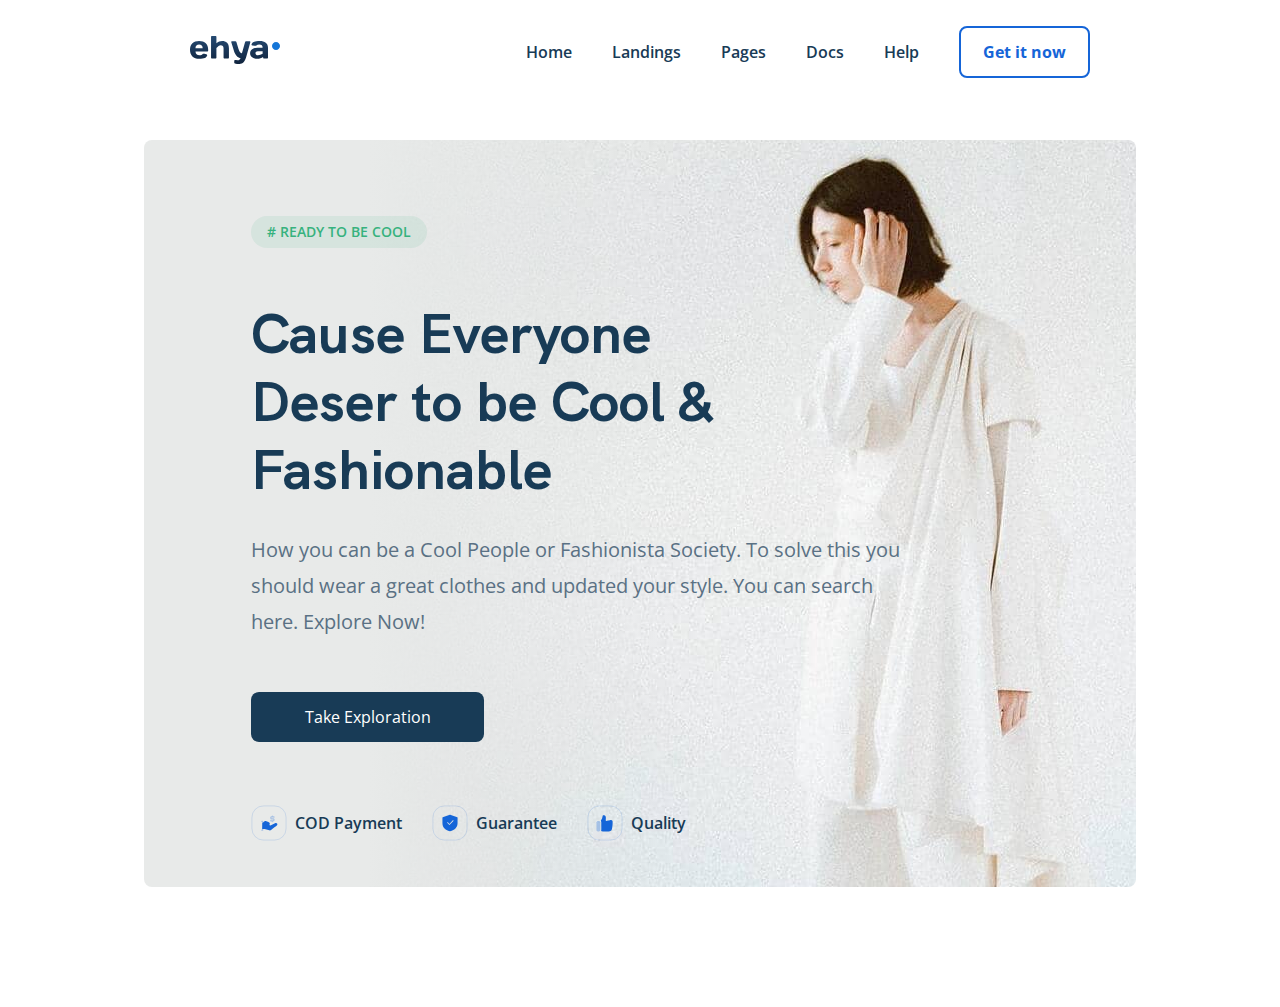
==== index.html @ 84059140 "create: block nav and header" ====
<!DOCTYPE html>
<html lang="en">
  <head>
    <meta charset="UTF-8" />
    <title>ehya-new fashion</title>
    <meta name="viewport" content="width=device-width, initial-scale=1.0" />
    <link rel="shortcut icon" href="/favicon.ico" type="image/x-icon" />
    <link rel="icon" href="/favicon.ico" type="image/x-icon" />
    <link
      href="https://fonts.googleapis.com/css2?family=Open+Sans:wght@400;600;700&display=swap"
      rel="stylesheet"
    />

    <link rel="stylesheet" href="css/normalize.css" />
    <link rel="stylesheet" href="css/style.css" />
  </head>
  <body>
    <nav class="nav">
      <div class="container">
        <div class="nav-wrapper">
          <a href="./index.html" class="nav__logo">
            <img src="./img/svg/logo.svg" alt="logo: ehya" />
          </a>

          <div class="nav__items">
            <a href="#" class="nav__item">Home</a>
            <a href="#" class="nav__item">Landings</a>
            <a href="#" class="nav__item">Pages</a>
            <a href="#" class="nav__item">Docs</a>
            <a href="#" class="nav__item">Help</a>
            <button class="button nav__button">
              <a href="#" class="nav__link">Get it now</a>
            </button>
          </div>
          <div class="nav-mobail">
            <img src="./img/svg/Shape.svg" alt=" " />
          </div>
          <!-- /.nav-mobail -->
        </div>
        <!-- /.nav-wrapper -->
      </div>
      <!-- /.container -->
    </nav>
    <!-- /.nav -->
    <header class="header">
      <div class="header-container">
        <div class="header-hero">
          <div class="blok">
            <h3 class="header-hero__h3"># READY TO BE COOL</h3>
          </div>

          <h1 class="header-hero__h1">
            Cause Everyone Deser to be Cool & Fashionable
          </h1>
          <p class="header-hero__p">
            How you can be a Cool People or Fashionista Society. To solve this
            you should wear a great clothes and updated your style. You can
            search here. Explore Now!
          </p>
          <button class="button header-hero__button">Take Exploration</button>
          <div class="header-hero__info">
            <a href="#" class="header-hero__nav">
              <img
                width="36"
                height="36"
                src="./img/svg/money.svg"
                alt="logo: money"
                class="header-hero__img"
              />
              COD Payment
            </a>
            <a href="#" class="header-hero__nav"
              ><img
                width="36"
                height="36"
                src="./img/svg/security.svg"
                alt="logo: money"
                class="header-hero__img"
              />
              Guarantee</a
            >
            <a href="#" class="header-hero__nav"
              ><img
                width="36"
                height="36"
                src="./img/svg/like.svg"
                alt="logo: money"
                class="header-hero__img"
              />
              Quality</a
            >
          </div>
        </div>
        <!-- /.header-hero -->
      </div>
      <!-- /.container -->
    </header>
    <!-- /.header -->

    <section class="collection">
      <div class="container"></div>
      <!-- /.container -->
    </section>
    <!-- /.collection -->
    <script src="js/main.js"></script>
  </body>
</html>
---- css/style.css ----
body{font-family:'Open Sans', sans-serif;font-weight:400}img{width:100%}.container{width:1140px;margin:0 auto}.button{border-radius:8px;border:none}@font-face{font-family:"HKGrotesk-400";src:url("../fonts/HKGrotesk-400.woff2") format("woff2"),url("../fonts/HKGrotesk-400.woff") format("woff");font-style:normal}@font-face{font-family:"HKGrotes600";src:url("../fonts/HKGrotesk-600.woff2") format("woff2"),url("../fonts/HKGrotesk-600.woff") format("woff");font-style:normal}@font-face{font-family:"HKGrotesk-700";src:url("../fonts/HKGrotesk-700.woff2") format("woff2"),url("../fonts/HKGrotesk-700.woff") format("woff");font-style:normal}.nav-wrapper{margin:0 auto;display:-webkit-box;display:-ms-flexbox;display:flex;-webkit-box-align:center;-ms-flex-align:center;align-items:center;-webkit-box-pack:justify;-ms-flex-pack:justify;justify-content:space-between;padding:26px 0;margin-bottom:36px}.nav__items{display:-webkit-box;display:-ms-flexbox;display:flex;-webkit-box-align:center;-ms-flex-align:center;align-items:center}.nav__item{margin-right:40px;font-weight:600;font-size:16px;line-height:22px;color:#183B56;text-decoration:none}.nav-logo{width:90px;height:28px}.nav__button{border:2px solid #1565D8;padding:13px 0;width:131px;max-width:150px;background-color:#fff;cursor:pointer}.nav__link{font-weight:700;font-size:16px;line-height:22px;color:#1565D8;text-decoration:none}.nav-mobail{display:none;width:24px;height:24px;cursor:pointer}.header{margin-bottom:120px}.header-container{width:1280px;margin:0 auto}.header-hero{padding:62px 0 46px 107px;background:-webkit-gradient(linear, right top, left top, color-stop(67.34%, rgba(238,238,238,0.0001)), to(#E8EAE9)),url("../img/fon.jpg"),#E8EAE9;background:linear-gradient(270deg, rgba(238,238,238,0.0001) 67.34%, #E8EAE9 100%),url("../img/fon.jpg"),#E8EAE9;background-repeat:no-repeat;background-position:400px;border-radius:8px}.header-hero__h3{display:inline-block;font-weight:600;font-size:14px;line-height:20px;color:#36B37E;text-transform:uppercase;position:relative;padding:6px 16px}.header-hero__h3::before{content:'';position:absolute;top:0;left:0;right:0;bottom:0;background:#36B37E;opacity:0.1;border-radius:2000px}.header-hero__h1{font-weight:700;font-size:56px;font-family:"HKGrotesk-700";line-height:68px;color:#183B56;max-width:464px;margin-bottom:28px}.header-hero__p{font-weight:400;font-size:20px;line-height:36px;color:#5A7184;max-width:652px;margin-bottom:52px}.header-hero__button{background-color:#183B56;border-radius:8px;padding:16px 0;width:233px;max-width:240px;color:#fff;margin-bottom:63px}.header-hero__info{display:-webkit-box;display:-ms-flexbox;display:flex}.header-hero__nav{display:-webkit-box;display:-ms-flexbox;display:flex;-webkit-box-align:center;-ms-flex-align:center;align-items:center;margin-right:30px;text-decoration:none;color:#183B56;font-weight:600;font-size:16px;line-height:20px}.header-hero__img{width:36px;margin-right:8px}@media (max-width: 1280px){.container{width:900px}.header-container{width:992px}.header-hero{background-position:225px}}@media (max-width: 992px){.container{width:740px}.header-container{width:768px}.header-hero{padding-left:15px;background-position:30px}}@media (max-width: 768px){.container{width:85%}.nav__items{display:none}.nav-mobail{display:block}.header-container{width:90%}.header-hero{background-position:0 0;padding:36px 0 36px 28px}.header-hero__h3{margin-bottom:24px}.header-hero__h1{font-size:40px;line-height:60px;margin-bottom:20px;width:393px}.header-hero__p{font-size:15px;line-height:32px;margin-bottom:36px;width:330px}.header-hero__button{margin-bottom:40px}}@media (max-width: 576px){.container{width:95%}.nav-wrapper{margin-bottom:0}.header-container{width:100%}.header-hero{background-position:-125px 0px;border-radius:0}}@media (max-width: 480px){.header-hero{display:-webkit-box;display:-ms-flexbox;display:flex;-webkit-box-orient:vertical;-webkit-box-direction:normal;-ms-flex-direction:column;flex-direction:column;-webkit-box-align:center;-ms-flex-align:center;align-items:center;text-align:center;background:-webkit-gradient(linear, left top, left bottom, color-stop(47.32%, rgba(238,238,238,0.0001)), color-stop(65.51%, #E8EAE9)),url("../img/fon.jpg");background:linear-gradient(180deg, rgba(238,238,238,0.0001) 47.32%, #E8EAE9 65.51%),url("../img/fon.jpg");background-position:center top;background-repeat:no-repeat;padding:350px 0 36px 0}.header-hero__info{display:-webkit-box;display:-ms-flexbox;display:flex;-ms-flex-wrap:wrap;flex-wrap:wrap;-webkit-box-pack:center;-ms-flex-pack:center;justify-content:center}.header-hero__nav{margin-bottom:16px}.header-hero__h3{margin-bottom:20px}.header-hero__h1{margin-bottom:20px;font-size:32px;line-height:40px;width:272px}.header-hero__p{margin-bottom:24px;font-size:16px;line-height:28px;width:280px}.header-hero__button{margin-bottom:22px;line-height:22px}}@media (max-width: 350px){.header-hero__nav{margin-right:16px}.header-hero__img{width:24px}}
/*# sourceMappingURL=style.css.map */
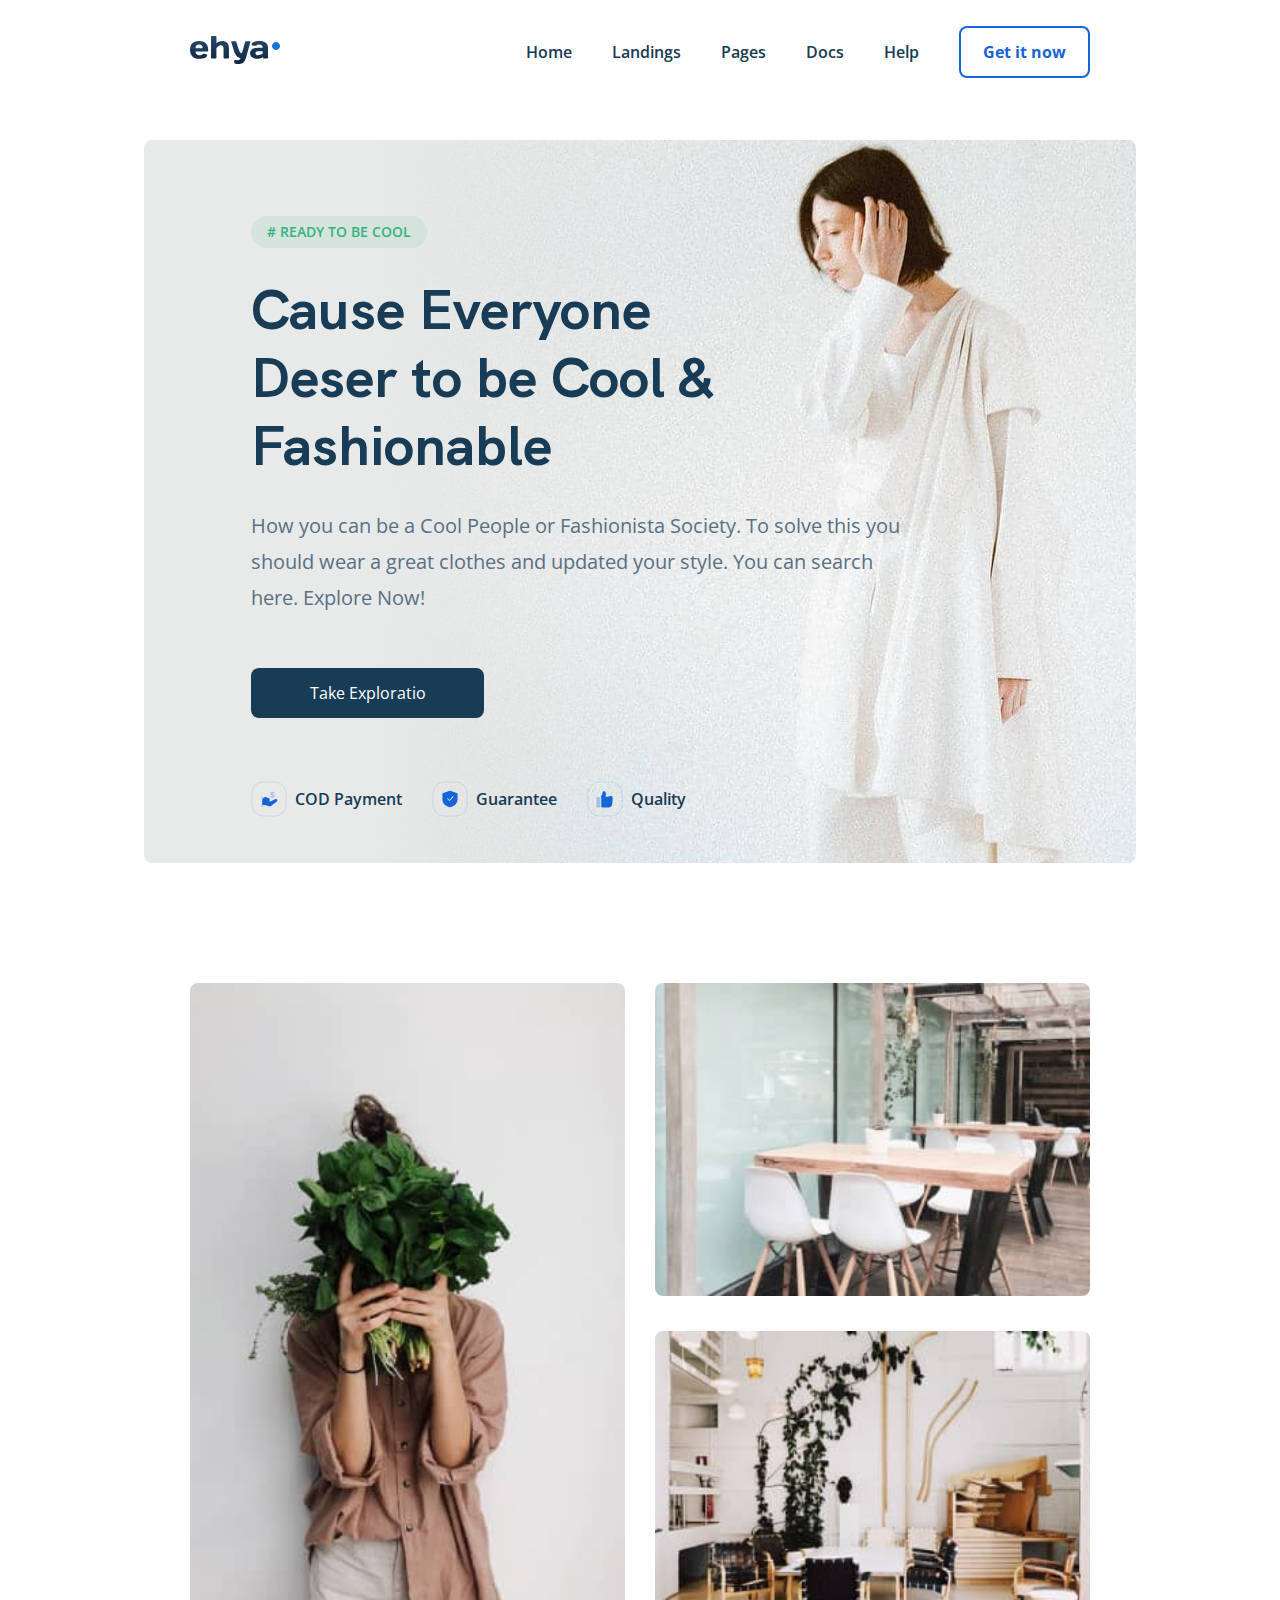
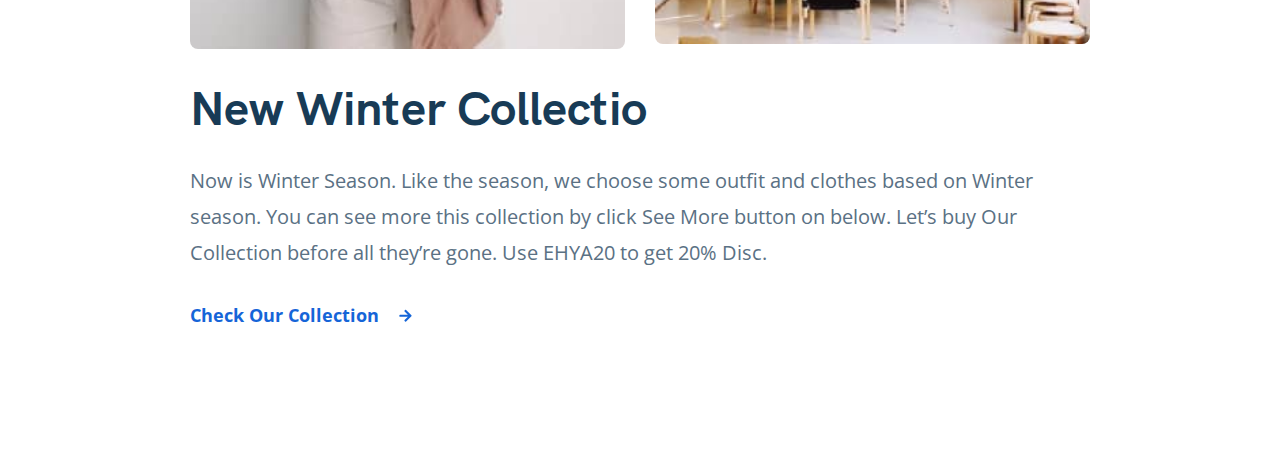
==== commit 2210a5ba: "create: block collection" ====
--- a/index.html
+++ b/index.html
@@ -46,7 +46,9 @@
       <div class="header-container">
         <div class="header-hero">
           <div class="blok">
-            <h3 class="header-hero__h3"># READY TO BE COOL</h3>
+            <h3 class="header-hero__h3">
+              # READY TO BE COOL
+            </h3>
           </div>
 
           <h1 class="header-hero__h1">
@@ -57,7 +59,9 @@
             you should wear a great clothes and updated your style. You can
             search here. Explore Now!
           </p>
-          <button class="button header-hero__button">Take Exploration</button>
+          <button class="button header-hero__button">
+            Take Exploratio
+          </button>
           <div class="header-hero__info">
             <a href="#" class="header-hero__nav">
               <img
@@ -98,7 +102,41 @@
     <!-- /.header -->
 
     <section class="collection">
-      <div class="container"></div>
+      <div class="container">
+        <div class="collection-wrapper">
+          <img
+            src="./img/Base.jpg"
+            alt="foto from Collection"
+            class="collection__img collection__img--1"
+          />
+          <img
+            src="./img/Base-1.jpg"
+            alt="foto from Collection"
+            class="collection__img collection__img--2"
+          />
+          <img
+            src="./img/Base-2.jpg"
+            alt="foto from Collection"
+            class="collection__img collection__img--3"
+          />
+          <div class="collection-info">
+            <h1 class="collection-info__h1">New Winter Collectio</h1>
+            <p class="collection-info__p">
+              Now is Winter Season. Like the season, we choose some outfit and
+              clothes based on Winter season. You can see more this collection
+              by click See More button on below. Let’s buy Our Collection before
+              all they’re gone. Use EHYA20 to get 20% Disc.
+            </p>
+            <a href="#" class="collection-info__link"
+              >Check Our Collection
+              <img
+                src="./img/svg/arrow-right.svg"
+                alt="arrow-right"
+                class="collection-info__img"
+            /></a>
+          </div>
+        </div>
+      </div>
       <!-- /.container -->
     </section>
     <!-- /.collection -->
--- a/css/style.css
+++ b/css/style.css
@@ -1,2 +1,2 @@
-body{font-family:'Open Sans', sans-serif;font-weight:400}img{width:100%}.container{width:1140px;margin:0 auto}.button{border-radius:8px;border:none}@font-face{font-family:"HKGrotesk-400";src:url("../fonts/HKGrotesk-400.woff2") format("woff2"),url("../fonts/HKGrotesk-400.woff") format("woff");font-style:normal}@font-face{font-family:"HKGrotes600";src:url("../fonts/HKGrotesk-600.woff2") format("woff2"),url("../fonts/HKGrotesk-600.woff") format("woff");font-style:normal}@font-face{font-family:"HKGrotesk-700";src:url("../fonts/HKGrotesk-700.woff2") format("woff2"),url("../fonts/HKGrotesk-700.woff") format("woff");font-style:normal}.nav-wrapper{margin:0 auto;display:-webkit-box;display:-ms-flexbox;display:flex;-webkit-box-align:center;-ms-flex-align:center;align-items:center;-webkit-box-pack:justify;-ms-flex-pack:justify;justify-content:space-between;padding:26px 0;margin-bottom:36px}.nav__items{display:-webkit-box;display:-ms-flexbox;display:flex;-webkit-box-align:center;-ms-flex-align:center;align-items:center}.nav__item{margin-right:40px;font-weight:600;font-size:16px;line-height:22px;color:#183B56;text-decoration:none}.nav-logo{width:90px;height:28px}.nav__button{border:2px solid #1565D8;padding:13px 0;width:131px;max-width:150px;background-color:#fff;cursor:pointer}.nav__link{font-weight:700;font-size:16px;line-height:22px;color:#1565D8;text-decoration:none}.nav-mobail{display:none;width:24px;height:24px;cursor:pointer}.header{margin-bottom:120px}.header-container{width:1280px;margin:0 auto}.header-hero{padding:62px 0 46px 107px;background:-webkit-gradient(linear, right top, left top, color-stop(67.34%, rgba(238,238,238,0.0001)), to(#E8EAE9)),url("../img/fon.jpg"),#E8EAE9;background:linear-gradient(270deg, rgba(238,238,238,0.0001) 67.34%, #E8EAE9 100%),url("../img/fon.jpg"),#E8EAE9;background-repeat:no-repeat;background-position:400px;border-radius:8px}.header-hero__h3{display:inline-block;font-weight:600;font-size:14px;line-height:20px;color:#36B37E;text-transform:uppercase;position:relative;padding:6px 16px}.header-hero__h3::before{content:'';position:absolute;top:0;left:0;right:0;bottom:0;background:#36B37E;opacity:0.1;border-radius:2000px}.header-hero__h1{font-weight:700;font-size:56px;font-family:"HKGrotesk-700";line-height:68px;color:#183B56;max-width:464px;margin-bottom:28px}.header-hero__p{font-weight:400;font-size:20px;line-height:36px;color:#5A7184;max-width:652px;margin-bottom:52px}.header-hero__button{background-color:#183B56;border-radius:8px;padding:16px 0;width:233px;max-width:240px;color:#fff;margin-bottom:63px}.header-hero__info{display:-webkit-box;display:-ms-flexbox;display:flex}.header-hero__nav{display:-webkit-box;display:-ms-flexbox;display:flex;-webkit-box-align:center;-ms-flex-align:center;align-items:center;margin-right:30px;text-decoration:none;color:#183B56;font-weight:600;font-size:16px;line-height:20px}.header-hero__img{width:36px;margin-right:8px}@media (max-width: 1280px){.container{width:900px}.header-container{width:992px}.header-hero{background-position:225px}}@media (max-width: 992px){.container{width:740px}.header-container{width:768px}.header-hero{padding-left:15px;background-position:30px}}@media (max-width: 768px){.container{width:85%}.nav__items{display:none}.nav-mobail{display:block}.header-container{width:90%}.header-hero{background-position:0 0;padding:36px 0 36px 28px}.header-hero__h3{margin-bottom:24px}.header-hero__h1{font-size:40px;line-height:60px;margin-bottom:20px;width:393px}.header-hero__p{font-size:15px;line-height:32px;margin-bottom:36px;width:330px}.header-hero__button{margin-bottom:40px}}@media (max-width: 576px){.container{width:95%}.nav-wrapper{margin-bottom:0}.header-container{width:100%}.header-hero{background-position:-125px 0px;border-radius:0}}@media (max-width: 480px){.header-hero{display:-webkit-box;display:-ms-flexbox;display:flex;-webkit-box-orient:vertical;-webkit-box-direction:normal;-ms-flex-direction:column;flex-direction:column;-webkit-box-align:center;-ms-flex-align:center;align-items:center;text-align:center;background:-webkit-gradient(linear, left top, left bottom, color-stop(47.32%, rgba(238,238,238,0.0001)), color-stop(65.51%, #E8EAE9)),url("../img/fon.jpg");background:linear-gradient(180deg, rgba(238,238,238,0.0001) 47.32%, #E8EAE9 65.51%),url("../img/fon.jpg");background-position:center top;background-repeat:no-repeat;padding:350px 0 36px 0}.header-hero__info{display:-webkit-box;display:-ms-flexbox;display:flex;-ms-flex-wrap:wrap;flex-wrap:wrap;-webkit-box-pack:center;-ms-flex-pack:center;justify-content:center}.header-hero__nav{margin-bottom:16px}.header-hero__h3{margin-bottom:20px}.header-hero__h1{margin-bottom:20px;font-size:32px;line-height:40px;width:272px}.header-hero__p{margin-bottom:24px;font-size:16px;line-height:28px;width:280px}.header-hero__button{margin-bottom:22px;line-height:22px}}@media (max-width: 350px){.header-hero__nav{margin-right:16px}.header-hero__img{width:24px}}
+body{font-family:'Open Sans', sans-serif;font-weight:400}img{width:100%}.container{width:1140px;margin:0 auto}.button{border-radius:8px;border:none}@font-face{font-family:"HKGrotesk-400";src:url("../fonts/HKGrotesk-400.woff2") format("woff2"),url("../fonts/HKGrotesk-400.woff") format("woff");font-style:normal}@font-face{font-family:"HKGrotes600";src:url("../fonts/HKGrotesk-600.woff2") format("woff2"),url("../fonts/HKGrotesk-600.woff") format("woff");font-style:normal}@font-face{font-family:"HKGrotesk-700";src:url("../fonts/HKGrotesk-700.woff2") format("woff2"),url("../fonts/HKGrotesk-700.woff") format("woff");font-style:normal}.nav-wrapper{margin:0 auto;display:-webkit-box;display:-ms-flexbox;display:flex;-webkit-box-align:center;-ms-flex-align:center;align-items:center;-webkit-box-pack:justify;-ms-flex-pack:justify;justify-content:space-between;padding:26px 0;margin-bottom:36px}.nav__items{display:-webkit-box;display:-ms-flexbox;display:flex;-webkit-box-align:center;-ms-flex-align:center;align-items:center}.nav__item{margin-right:40px;font-weight:600;font-size:16px;line-height:22px;color:#183B56;text-decoration:none}.nav-logo{width:90px;height:28px}.nav__button{border:2px solid #1565D8;padding:13px 0;width:131px;max-width:150px;background-color:#fff;cursor:pointer}.nav__link{font-weight:700;font-size:16px;line-height:22px;color:#1565D8;text-decoration:none}.nav-mobail{display:none;width:24px;height:24px;cursor:pointer}.header{margin-bottom:120px}.header-container{width:1280px;margin:0 auto}.header-hero{padding:62px 0 46px 107px;background:-webkit-gradient(linear, right top, left top, color-stop(67.34%, rgba(238,238,238,0.0001)), to(#E8EAE9)),url("../img/fon.jpg"),#E8EAE9;background:linear-gradient(270deg, rgba(238,238,238,0.0001) 67.34%, #E8EAE9 100%),url("../img/fon.jpg"),#E8EAE9;background-repeat:no-repeat;background-position:400px;border-radius:8px}.header-hero__h3{display:inline-block;font-weight:600;font-size:14px;line-height:20px;color:#36B37E;text-transform:uppercase;position:relative;padding:6px 16px;margin-bottom:28px}.header-hero__h3::before{content:'';position:absolute;top:0;left:0;right:0;bottom:0;background:#36B37E;opacity:0.1;border-radius:2000px}.header-hero__h1{font-weight:700;font-size:56px;font-family:"HKGrotesk-700";line-height:68px;color:#183B56;max-width:464px;margin-bottom:28px;margin-top:0}.header-hero__p{font-weight:400;font-size:20px;line-height:36px;color:#5A7184;max-width:652px;margin-bottom:52px}.header-hero__button{background-color:#183B56;border-radius:8px;padding:16px 0;width:233px;max-width:240px;color:#fff;margin-bottom:63px}.header-hero__info{display:-webkit-box;display:-ms-flexbox;display:flex}.header-hero__nav{display:-webkit-box;display:-ms-flexbox;display:flex;-webkit-box-align:center;-ms-flex-align:center;align-items:center;margin-right:30px;text-decoration:none;color:#183B56;font-weight:600;font-size:16px;line-height:20px}.header-hero__img{width:36px;margin-right:8px}.collection{margin-bottom:145px}.collection-wrapper{display:-ms-grid;display:grid;-ms-grid-columns:320px 320px 1fr;grid-template-columns:320px 320px 1fr;grid-gap:30px}.collection__img{border-radius:8px;background-repeat:no-repeat;background-position:center center;background-size:cover}.collection__img--1{-ms-grid-row:1;-ms-grid-row-span:2;grid-row:1/3}.collection__img--2{-ms-grid-row:1;-ms-grid-row-span:1;grid-row:1/2}.collection__img--3{-ms-grid-column:2;-ms-grid-column-span:1;grid-column:2/3}.collection-info{-ms-grid-row:1;-ms-grid-row-span:2;grid-row:1 /3;padding-left:28px}.collection-info__h1{font-family:"HKGrotesk-700";font-weight:700;font-size:48px;line-height:60px;color:#183B56;margin-bottom:24px;margin-top:0}.collection-info__p{font-weight:400;font-size:20px;line-height:36px;color:#5A7184;margin-bottom:32px}.collection-info__link{display:-webkit-box;display:-ms-flexbox;display:flex;-webkit-box-align:center;-ms-flex-align:center;align-items:center;font-weight:700;font-size:18px;line-height:25px;color:#1565D8;text-decoration:none}.collection-info__img{width:13px;margin-left:20px}@media (max-width: 1280px){.container{width:900px}.header-container{width:992px}.header-hero{background-position:225px}.collection-wrapper{-ms-grid-columns:1fr 1fr;grid-template-columns:1fr 1fr}.collection-info{-ms-grid-row:3;-ms-grid-row-span:1;grid-row:3/4;grid-column:span 2;padding:0}}@media (max-width: 992px){.container{width:740px}.header-container{width:768px}.header-hero{padding-left:15px;background-position:30px}}@media (max-width: 768px){.container{width:88%}.nav__items{display:none}.nav-mobail{display:block}.header-container{width:95%}.header-hero{background-position:0 0;padding:36px 0 36px 28px}.header-hero__h3{margin-bottom:24px}.header-hero__h1{font-size:40px;line-height:60px;margin-bottom:20px;width:393px}.header-hero__p{font-size:15px;line-height:32px;margin-bottom:36px;width:330px}.header-hero__button{margin-bottom:40px}.collection{margin-bottom:80px}.collection-wrapper{-ms-grid-columns:1fr 1fr;grid-template-columns:1fr 1fr}}@media (max-width: 576px){.container{width:90%}.nav-wrapper{margin-bottom:0}.header{margin-bottom:60px}.header-container{width:100%}.header-hero{background-position:-125px 0px;border-radius:0}.collection{margin-bottom:64px}.collection-wrapper{grid-gap:15px}.collection__img--1{grid-column:span 2;-ms-grid-row:1;-ms-grid-row-span:1;grid-row:1/2}.collection__img--2{-ms-grid-row:2;-ms-grid-row-span:1;grid-row:2/3}.collection__img--3{-ms-grid-row:2;-ms-grid-row-span:1;grid-row:2/3}.collection-info__h1{font-size:35px;margin-bottom:0}.collection-info__p{font-size:18px}}@media (max-width: 480px){.header-hero{display:-webkit-box;display:-ms-flexbox;display:flex;-webkit-box-orient:vertical;-webkit-box-direction:normal;-ms-flex-direction:column;flex-direction:column;-webkit-box-align:center;-ms-flex-align:center;align-items:center;text-align:center;background:-webkit-gradient(linear, left top, left bottom, color-stop(47.32%, rgba(238,238,238,0.0001)), color-stop(65.51%, #E8EAE9)),url("../img/fon.jpg");background:linear-gradient(180deg, rgba(238,238,238,0.0001) 47.32%, #E8EAE9 65.51%),url("../img/fon.jpg");background-position:center top;background-repeat:no-repeat;padding:350px 0 36px 0}.header-hero__info{display:-webkit-box;display:-ms-flexbox;display:flex;-ms-flex-wrap:wrap;flex-wrap:wrap;-webkit-box-pack:center;-ms-flex-pack:center;justify-content:center}.header-hero__nav{margin-bottom:16px}.header-hero__h3{margin-bottom:20px}.header-hero__h1{margin-bottom:20px;font-size:32px;line-height:40px;width:272px}.header-hero__p{margin-bottom:24px;font-size:16px;line-height:28px;width:280px}.header-hero__button{margin-bottom:22px;line-height:22px}.collection-info{display:-webkit-box;display:-ms-flexbox;display:flex;-webkit-box-orient:vertical;-webkit-box-direction:normal;-ms-flex-direction:column;flex-direction:column;-webkit-box-align:center;-ms-flex-align:center;align-items:center}.collection-info__h1{font-size:28px;line-height:36px;margin-bottom:16px}.collection-info__p{font-size:16px;line-height:28px;margin-top:0;margin-bottom:24px}.collection-info__link{font-size:16px;line-height:22px}}@media (max-width: 350px){.header-hero__nav{margin-right:16px}.header-hero__img{width:24px}}
 /*# sourceMappingURL=style.css.map */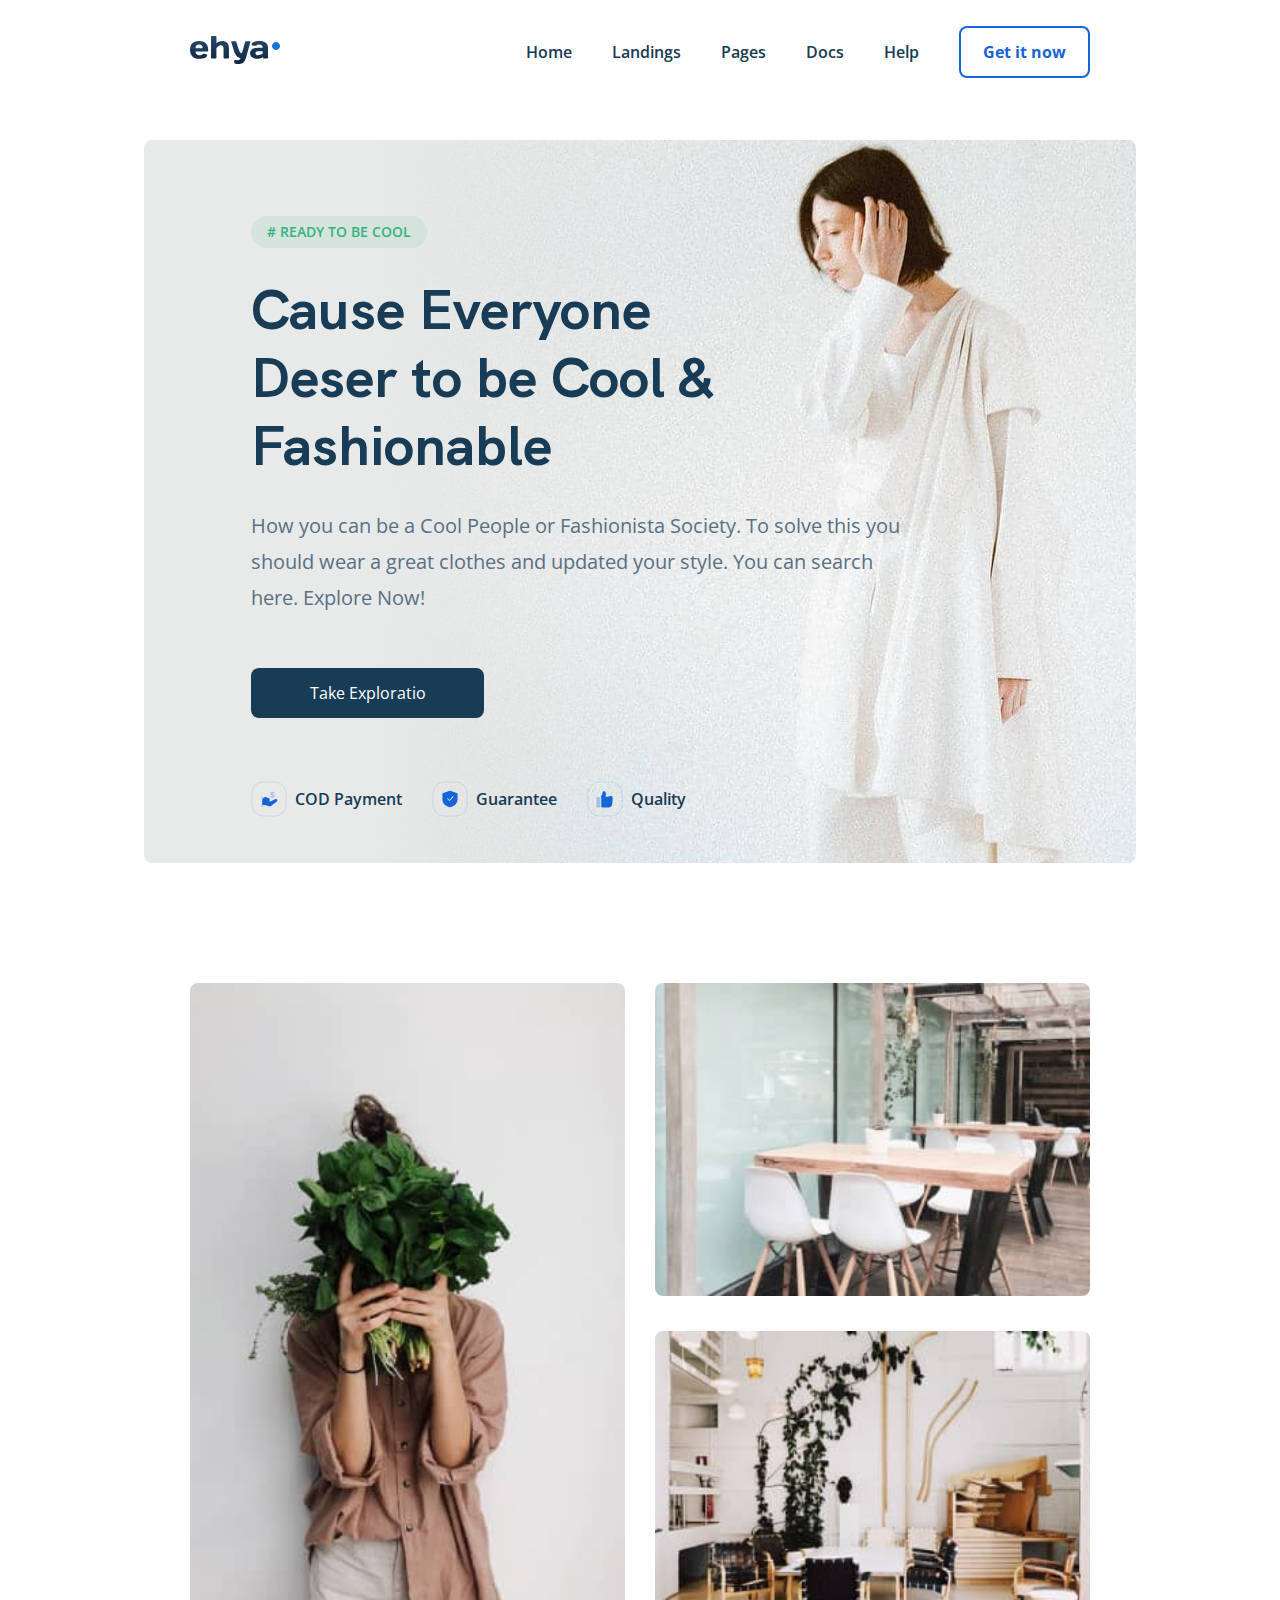
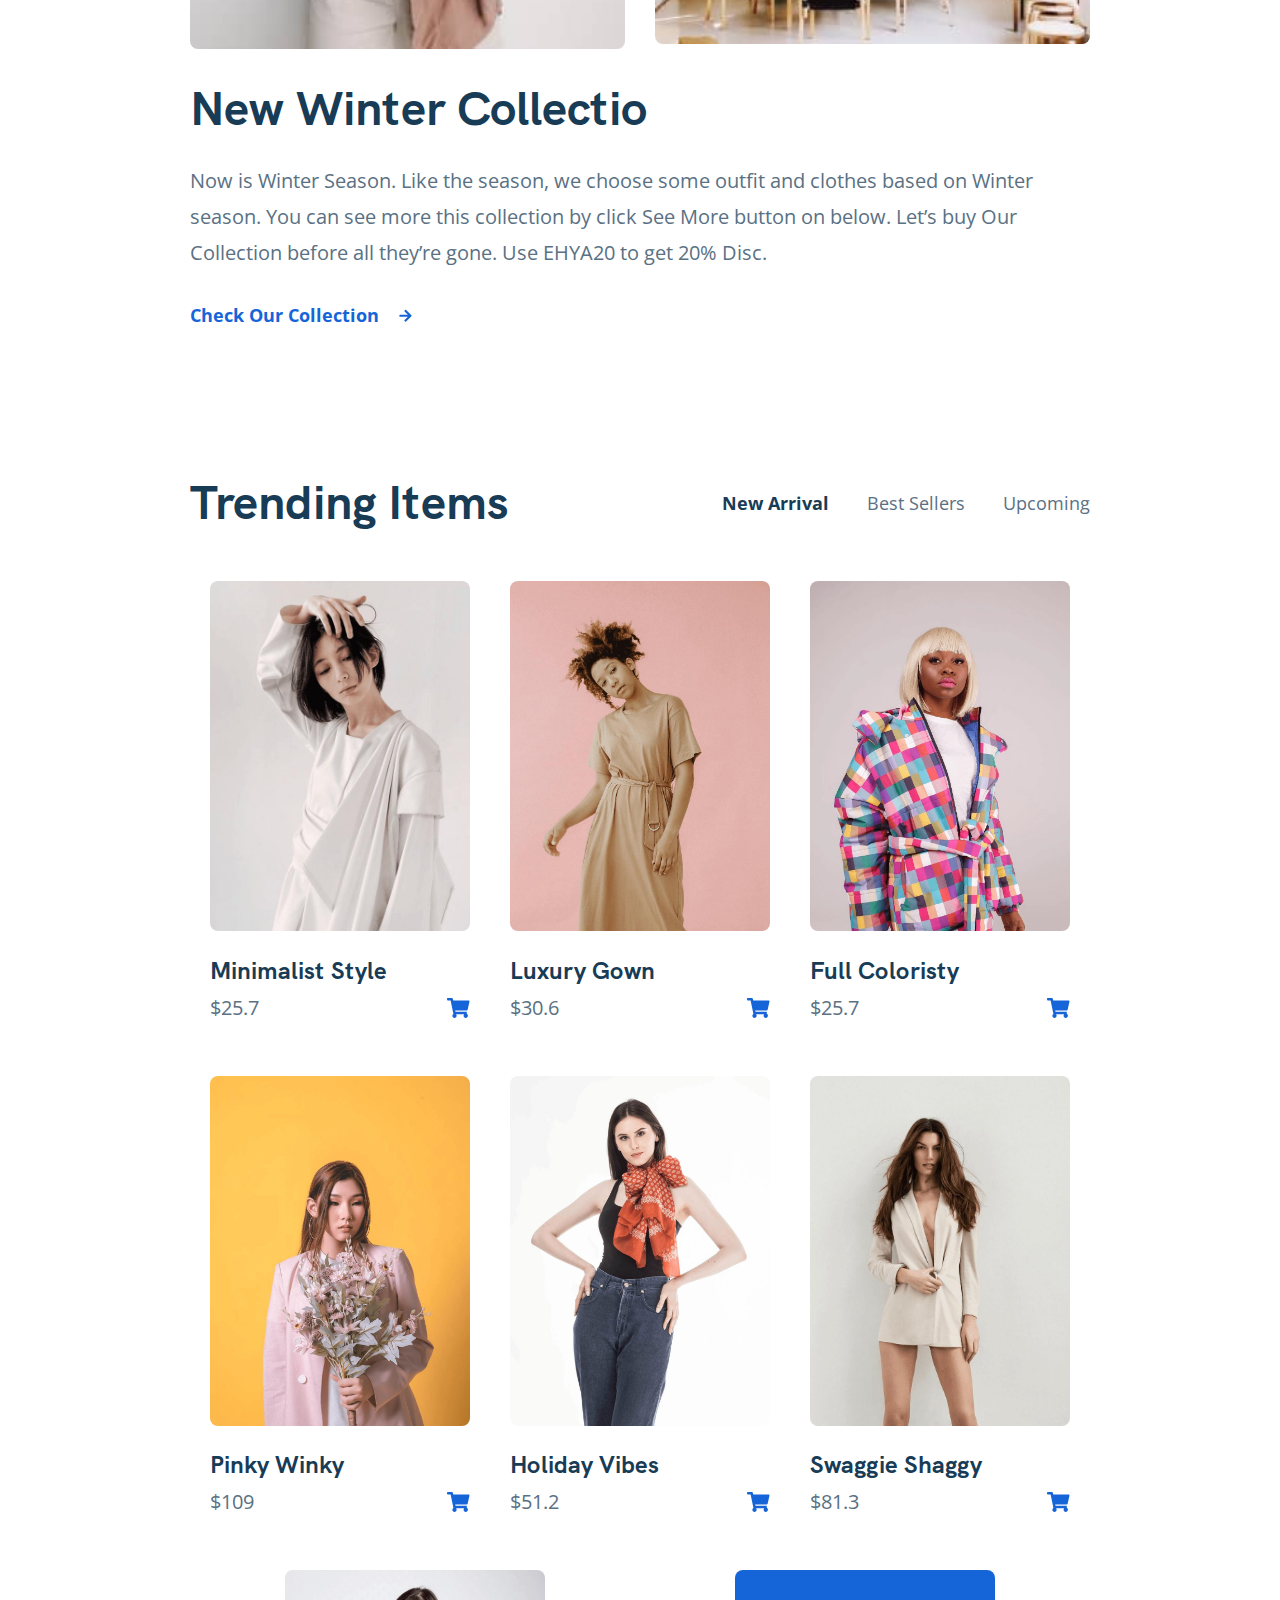
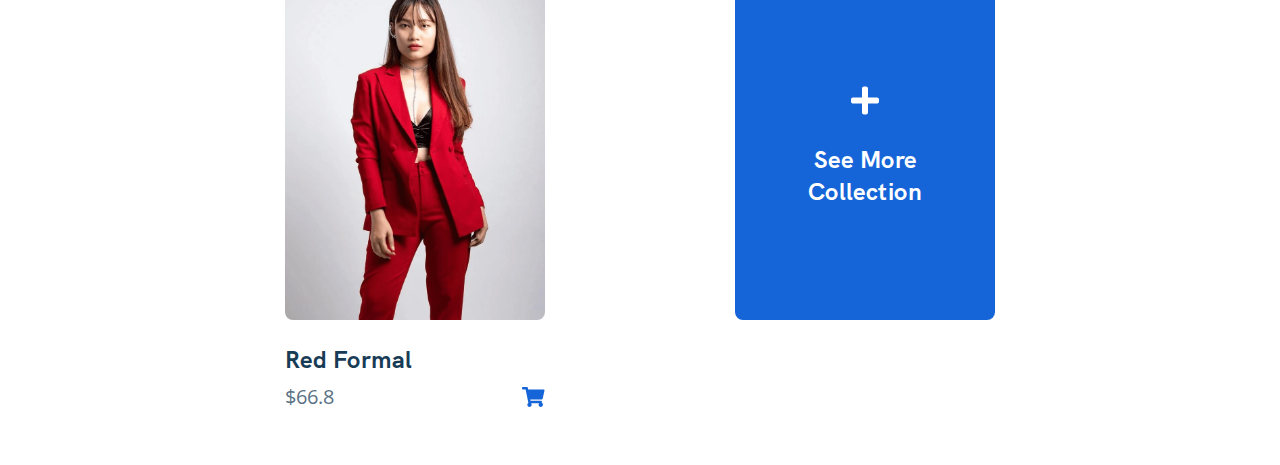
==== commit 58a4a2f3: "create: block trending" ====
--- a/index.html
+++ b/index.html
@@ -140,6 +140,153 @@
       <!-- /.container -->
     </section>
     <!-- /.collection -->
+
+    <section class="trending">
+      <div class="container">
+        <div class="trending-wrapper">
+          <div class="trending-header">
+            <h2 class="trending-header__h2">Trending Items</h2>
+            <div class="trending-header__items">
+              <button
+                class="trending-header__button trending-header__button--activ"
+              >
+                New Arrival
+              </button>
+              <button class="trending-header__button">Best Sellers</button>
+              <button class="trending-header__button">Upcoming</button>
+            </div>
+          </div>
+          <div class="trending-items">
+            <div class="trending-items__card">
+              <img
+                src="./img/card/card-1.jpg"
+                alt=""
+                class="trending-items__img"
+              />
+              <h3 class="trending-items__h3">Minimalist Style</h3>
+              <div class="trending-items__block">
+                <span class="trending-items__price">$25.7</span
+                ><img
+                  src="./img/svg/shopping-cart.svg"
+                  alt=""
+                  class="trending-items__ico"
+                />
+              </div>
+            </div>
+            <div class="trending-items__card">
+              <img
+                src="./img/card/card-2_1.jpg"
+                alt=""
+                class="trending-items__img"
+              />
+              <h3 class="trending-items__h3">Luxury Gown</h3>
+              <div class="trending-items__block">
+                <span class="trending-items__price">$30.6</span
+                ><img
+                  src="./img/svg/shopping-cart.svg"
+                  alt=""
+                  class="trending-items__ico"
+                />
+              </div>
+            </div>
+            <div class="trending-items__card">
+              <img
+                src="./img/card/card-3_1.jpg"
+                alt=""
+                class="trending-items__img"
+              />
+              <h3 class="trending-items__h3">Full Coloristy</h3>
+              <div class="trending-items__block">
+                <span class="trending-items__price">$25.7</span
+                ><img
+                  src="./img/svg/shopping-cart.svg"
+                  alt=""
+                  class="trending-items__ico"
+                />
+              </div>
+            </div>
+            <div class="trending-items__card">
+              <img
+                src="./img/card/card-4.jpg"
+                alt=""
+                class="trending-items__img"
+              />
+              <h3 class="trending-items__h3">Pinky Winky</h3>
+              <div class="trending-items__block">
+                <span class="trending-items__price">$109</span
+                ><img
+                  src="./img/svg/shopping-cart.svg"
+                  alt=""
+                  class="trending-items__ico"
+                />
+              </div>
+            </div>
+            <div class="trending-items__card">
+              <img
+                src="./img/card/card-5.jpg"
+                alt=""
+                class="trending-items__img"
+              />
+              <h3 class="trending-items__h3">Holiday Vibes</h3>
+              <div class="trending-items__block">
+                <span class="trending-items__price">$51.2</span
+                ><img
+                  src="./img/svg/shopping-cart.svg"
+                  alt=""
+                  class="trending-items__ico"
+                />
+              </div>
+            </div>
+            <div class="trending-items__card">
+              <img
+                src="./img/card/card-6_1.jpg"
+                alt=""
+                class="trending-items__img"
+              />
+              <h3 class="trending-items__h3">Swaggie Shaggy</h3>
+              <div class="trending-items__block">
+                <span class="trending-items__price">$81.3</span
+                ><img
+                  src="./img/svg/shopping-cart.svg"
+                  alt=""
+                  class="trending-items__ico"
+                />
+              </div>
+            </div>
+            <div class="trending-items__card">
+              <img
+                src="./img/card/card-7_1.jpg"
+                alt=""
+                class="trending-items__img"
+              />
+              <h3 class="trending-items__h3">Red Formal</h3>
+              <div class="trending-items__block">
+                <span class="trending-items__price">$66.8</span
+                ><img
+                  src="./img/svg/shopping-cart.svg"
+                  alt=""
+                  class="trending-items__ico"
+                />
+              </div>
+            </div>
+            <div class="trending-items__card">
+              <div class="trending-items__more">
+                <img
+                  src="./img/svg/plus.svg"
+                  alt="plus"
+                  class="trending-items__more-ico"
+                />
+                <span class="trending-items__text">See More Collection</span>
+              </div>
+            </div>
+          </div>
+          <!-- ./trending-items -->
+        </div>
+        <!-- /.trending-wrapper -->
+      </div>
+      <!-- /.container -->
+    </section>
+    <!-- /.trending -->
     <script src="js/main.js"></script>
   </body>
 </html>
--- a/css/style.css
+++ b/css/style.css
@@ -1,2 +1,2 @@
-body{font-family:'Open Sans', sans-serif;font-weight:400}img{width:100%}.container{width:1140px;margin:0 auto}.button{border-radius:8px;border:none}@font-face{font-family:"HKGrotesk-400";src:url("../fonts/HKGrotesk-400.woff2") format("woff2"),url("../fonts/HKGrotesk-400.woff") format("woff");font-style:normal}@font-face{font-family:"HKGrotes600";src:url("../fonts/HKGrotesk-600.woff2") format("woff2"),url("../fonts/HKGrotesk-600.woff") format("woff");font-style:normal}@font-face{font-family:"HKGrotesk-700";src:url("../fonts/HKGrotesk-700.woff2") format("woff2"),url("../fonts/HKGrotesk-700.woff") format("woff");font-style:normal}.nav-wrapper{margin:0 auto;display:-webkit-box;display:-ms-flexbox;display:flex;-webkit-box-align:center;-ms-flex-align:center;align-items:center;-webkit-box-pack:justify;-ms-flex-pack:justify;justify-content:space-between;padding:26px 0;margin-bottom:36px}.nav__items{display:-webkit-box;display:-ms-flexbox;display:flex;-webkit-box-align:center;-ms-flex-align:center;align-items:center}.nav__item{margin-right:40px;font-weight:600;font-size:16px;line-height:22px;color:#183B56;text-decoration:none}.nav-logo{width:90px;height:28px}.nav__button{border:2px solid #1565D8;padding:13px 0;width:131px;max-width:150px;background-color:#fff;cursor:pointer}.nav__link{font-weight:700;font-size:16px;line-height:22px;color:#1565D8;text-decoration:none}.nav-mobail{display:none;width:24px;height:24px;cursor:pointer}.header{margin-bottom:120px}.header-container{width:1280px;margin:0 auto}.header-hero{padding:62px 0 46px 107px;background:-webkit-gradient(linear, right top, left top, color-stop(67.34%, rgba(238,238,238,0.0001)), to(#E8EAE9)),url("../img/fon.jpg"),#E8EAE9;background:linear-gradient(270deg, rgba(238,238,238,0.0001) 67.34%, #E8EAE9 100%),url("../img/fon.jpg"),#E8EAE9;background-repeat:no-repeat;background-position:400px;border-radius:8px}.header-hero__h3{display:inline-block;font-weight:600;font-size:14px;line-height:20px;color:#36B37E;text-transform:uppercase;position:relative;padding:6px 16px;margin-bottom:28px}.header-hero__h3::before{content:'';position:absolute;top:0;left:0;right:0;bottom:0;background:#36B37E;opacity:0.1;border-radius:2000px}.header-hero__h1{font-weight:700;font-size:56px;font-family:"HKGrotesk-700";line-height:68px;color:#183B56;max-width:464px;margin-bottom:28px;margin-top:0}.header-hero__p{font-weight:400;font-size:20px;line-height:36px;color:#5A7184;max-width:652px;margin-bottom:52px}.header-hero__button{background-color:#183B56;border-radius:8px;padding:16px 0;width:233px;max-width:240px;color:#fff;margin-bottom:63px}.header-hero__info{display:-webkit-box;display:-ms-flexbox;display:flex}.header-hero__nav{display:-webkit-box;display:-ms-flexbox;display:flex;-webkit-box-align:center;-ms-flex-align:center;align-items:center;margin-right:30px;text-decoration:none;color:#183B56;font-weight:600;font-size:16px;line-height:20px}.header-hero__img{width:36px;margin-right:8px}.collection{margin-bottom:145px}.collection-wrapper{display:-ms-grid;display:grid;-ms-grid-columns:320px 320px 1fr;grid-template-columns:320px 320px 1fr;grid-gap:30px}.collection__img{border-radius:8px;background-repeat:no-repeat;background-position:center center;background-size:cover}.collection__img--1{-ms-grid-row:1;-ms-grid-row-span:2;grid-row:1/3}.collection__img--2{-ms-grid-row:1;-ms-grid-row-span:1;grid-row:1/2}.collection__img--3{-ms-grid-column:2;-ms-grid-column-span:1;grid-column:2/3}.collection-info{-ms-grid-row:1;-ms-grid-row-span:2;grid-row:1 /3;padding-left:28px}.collection-info__h1{font-family:"HKGrotesk-700";font-weight:700;font-size:48px;line-height:60px;color:#183B56;margin-bottom:24px;margin-top:0}.collection-info__p{font-weight:400;font-size:20px;line-height:36px;color:#5A7184;margin-bottom:32px}.collection-info__link{display:-webkit-box;display:-ms-flexbox;display:flex;-webkit-box-align:center;-ms-flex-align:center;align-items:center;font-weight:700;font-size:18px;line-height:25px;color:#1565D8;text-decoration:none}.collection-info__img{width:13px;margin-left:20px}@media (max-width: 1280px){.container{width:900px}.header-container{width:992px}.header-hero{background-position:225px}.collection-wrapper{-ms-grid-columns:1fr 1fr;grid-template-columns:1fr 1fr}.collection-info{-ms-grid-row:3;-ms-grid-row-span:1;grid-row:3/4;grid-column:span 2;padding:0}}@media (max-width: 992px){.container{width:740px}.header-container{width:768px}.header-hero{padding-left:15px;background-position:30px}}@media (max-width: 768px){.container{width:88%}.nav__items{display:none}.nav-mobail{display:block}.header-container{width:95%}.header-hero{background-position:0 0;padding:36px 0 36px 28px}.header-hero__h3{margin-bottom:24px}.header-hero__h1{font-size:40px;line-height:60px;margin-bottom:20px;width:393px}.header-hero__p{font-size:15px;line-height:32px;margin-bottom:36px;width:330px}.header-hero__button{margin-bottom:40px}.collection{margin-bottom:80px}.collection-wrapper{-ms-grid-columns:1fr 1fr;grid-template-columns:1fr 1fr}}@media (max-width: 576px){.container{width:90%}.nav-wrapper{margin-bottom:0}.header{margin-bottom:60px}.header-container{width:100%}.header-hero{background-position:-125px 0px;border-radius:0}.collection{margin-bottom:64px}.collection-wrapper{grid-gap:15px}.collection__img--1{grid-column:span 2;-ms-grid-row:1;-ms-grid-row-span:1;grid-row:1/2}.collection__img--2{-ms-grid-row:2;-ms-grid-row-span:1;grid-row:2/3}.collection__img--3{-ms-grid-row:2;-ms-grid-row-span:1;grid-row:2/3}.collection-info__h1{font-size:35px;margin-bottom:0}.collection-info__p{font-size:18px}}@media (max-width: 480px){.header-hero{display:-webkit-box;display:-ms-flexbox;display:flex;-webkit-box-orient:vertical;-webkit-box-direction:normal;-ms-flex-direction:column;flex-direction:column;-webkit-box-align:center;-ms-flex-align:center;align-items:center;text-align:center;background:-webkit-gradient(linear, left top, left bottom, color-stop(47.32%, rgba(238,238,238,0.0001)), color-stop(65.51%, #E8EAE9)),url("../img/fon.jpg");background:linear-gradient(180deg, rgba(238,238,238,0.0001) 47.32%, #E8EAE9 65.51%),url("../img/fon.jpg");background-position:center top;background-repeat:no-repeat;padding:350px 0 36px 0}.header-hero__info{display:-webkit-box;display:-ms-flexbox;display:flex;-ms-flex-wrap:wrap;flex-wrap:wrap;-webkit-box-pack:center;-ms-flex-pack:center;justify-content:center}.header-hero__nav{margin-bottom:16px}.header-hero__h3{margin-bottom:20px}.header-hero__h1{margin-bottom:20px;font-size:32px;line-height:40px;width:272px}.header-hero__p{margin-bottom:24px;font-size:16px;line-height:28px;width:280px}.header-hero__button{margin-bottom:22px;line-height:22px}.collection-info{display:-webkit-box;display:-ms-flexbox;display:flex;-webkit-box-orient:vertical;-webkit-box-direction:normal;-ms-flex-direction:column;flex-direction:column;-webkit-box-align:center;-ms-flex-align:center;align-items:center}.collection-info__h1{font-size:28px;line-height:36px;margin-bottom:16px}.collection-info__p{font-size:16px;line-height:28px;margin-top:0;margin-bottom:24px}.collection-info__link{font-size:16px;line-height:22px}}@media (max-width: 350px){.header-hero__nav{margin-right:16px}.header-hero__img{width:24px}}
+body{font-family:'Open Sans', sans-serif;font-weight:400}img{width:100%;height:auto}.container{width:1140px;margin:0 auto}.button{border-radius:8px;border:none}@font-face{font-family:"HKGrotesk-400";src:url("../fonts/HKGrotesk-400.woff2") format("woff2"),url("../fonts/HKGrotesk-400.woff") format("woff");font-style:normal}@font-face{font-family:"HKGrotes600";src:url("../fonts/HKGrotesk-600.woff2") format("woff2"),url("../fonts/HKGrotesk-600.woff") format("woff");font-style:normal}@font-face{font-family:"HKGrotesk-700";src:url("../fonts/HKGrotesk-700.woff2") format("woff2"),url("../fonts/HKGrotesk-700.woff") format("woff");font-style:normal}.nav-wrapper{margin:0 auto;display:-webkit-box;display:-ms-flexbox;display:flex;-webkit-box-align:center;-ms-flex-align:center;align-items:center;-webkit-box-pack:justify;-ms-flex-pack:justify;justify-content:space-between;padding:26px 0;margin-bottom:36px}.nav__items{display:-webkit-box;display:-ms-flexbox;display:flex;-webkit-box-align:center;-ms-flex-align:center;align-items:center}.nav__item{margin-right:40px;font-weight:600;font-size:16px;line-height:22px;color:#183B56;text-decoration:none}.nav-logo{width:90px;height:28px}.nav__button{border:2px solid #1565D8;padding:13px 0;width:131px;max-width:150px;background-color:#fff;cursor:pointer}.nav__link{font-weight:700;font-size:16px;line-height:22px;color:#1565D8;text-decoration:none}.nav-mobail{display:none;width:24px;height:24px;cursor:pointer}.header{margin-bottom:120px}.header-container{width:1280px;margin:0 auto}.header-hero{padding:62px 0 46px 107px;background:-webkit-gradient(linear, right top, left top, color-stop(67.34%, rgba(238,238,238,0.0001)), to(#E8EAE9)),url("../img/fon.jpg"),#E8EAE9;background:linear-gradient(270deg, rgba(238,238,238,0.0001) 67.34%, #E8EAE9 100%),url("../img/fon.jpg"),#E8EAE9;background-repeat:no-repeat;background-position:400px;border-radius:8px}.header-hero__h3{display:inline-block;font-weight:600;font-size:14px;line-height:20px;color:#36B37E;text-transform:uppercase;position:relative;padding:6px 16px;margin-bottom:28px}.header-hero__h3::before{content:'';position:absolute;top:0;left:0;right:0;bottom:0;background:#36B37E;opacity:0.1;border-radius:2000px}.header-hero__h1{font-weight:700;font-size:56px;font-family:"HKGrotesk-700";line-height:68px;color:#183B56;max-width:464px;margin-bottom:28px;margin-top:0}.header-hero__p{font-weight:400;font-size:20px;line-height:36px;color:#5A7184;max-width:652px;margin-bottom:52px}.header-hero__button{background-color:#183B56;border-radius:8px;padding:16px 0;width:233px;max-width:240px;color:#fff;margin-bottom:63px}.header-hero__info{display:-webkit-box;display:-ms-flexbox;display:flex}.header-hero__nav{display:-webkit-box;display:-ms-flexbox;display:flex;-webkit-box-align:center;-ms-flex-align:center;align-items:center;margin-right:30px;text-decoration:none;color:#183B56;font-weight:600;font-size:16px;line-height:20px}.header-hero__img{width:36px;margin-right:8px}.collection{margin-bottom:145px}.collection-wrapper{display:-ms-grid;display:grid;-ms-grid-columns:320px 320px 1fr;grid-template-columns:320px 320px 1fr;grid-gap:30px}.collection__img{border-radius:8px;background-repeat:no-repeat;background-position:center center;background-size:cover}.collection__img--1{-ms-grid-row:1;-ms-grid-row-span:2;grid-row:1/3}.collection__img--2{-ms-grid-row:1;-ms-grid-row-span:1;grid-row:1/2}.collection__img--3{-ms-grid-column:2;-ms-grid-column-span:1;grid-column:2/3}.collection-info{-ms-grid-row:1;-ms-grid-row-span:2;grid-row:1 /3;padding-left:28px}.collection-info__h1{font-family:"HKGrotesk-700";font-weight:700;font-size:48px;line-height:60px;color:#183B56;margin-bottom:24px;margin-top:0}.collection-info__p{font-weight:400;font-size:20px;line-height:36px;color:#5A7184;margin-bottom:32px}.collection-info__link{display:-webkit-box;display:-ms-flexbox;display:flex;-webkit-box-align:center;-ms-flex-align:center;align-items:center;font-weight:700;font-size:18px;line-height:25px;color:#1565D8;text-decoration:none}.collection-info__img{width:13px;margin-left:20px}.trending-header{display:-webkit-box;display:-ms-flexbox;display:flex;-webkit-box-pack:justify;-ms-flex-pack:justify;justify-content:space-between;-webkit-box-align:center;-ms-flex-align:center;align-items:center;margin-bottom:48px}.trending-header__h2{font-family:"HKGrotesk-700";font-weight:700;font-size:48px;line-height:60px;color:#183B56;margin:0}.trending-header__items{display:-webkit-box;display:-ms-flexbox;display:flex}.trending-header__button{font-weight:400;font-size:18px;line-height:25px;border:none;color:#5A7184;background-color:transparent;padding:0;margin-right:38px}.trending-header__button:last-child{margin-right:0}.trending-header__button--activ{font-weight:700;color:#183B56}.trending-items{display:-webkit-box;display:-ms-flexbox;display:flex;-ms-flex-wrap:wrap;flex-wrap:wrap;-webkit-box-pack:center;-ms-flex-pack:center;justify-content:center}.trending-items__card{width:260px;margin:0 auto;margin-bottom:50px}.trending-items__img{border-radius:8px;height:350px;margin-bottom:20px;-o-object-fit:cover;object-fit:cover}.trending-items__h3{font-family:"HKGrotesk-700";font-weight:700;font-size:24px;line-height:32px;color:#183B56;margin:0 0 3px 0}.trending-items__block{display:-webkit-box;display:-ms-flexbox;display:flex;-webkit-box-pack:justify;-ms-flex-pack:justify;justify-content:space-between;-webkit-box-align:center;-ms-flex-align:center;align-items:center}.trending-items__price{font-weight:400;font-size:20px;line-height:36px;color:#5A7184}.trending-items__ico{width:23px;height:32px}.trending-items__more{display:-webkit-box;display:-ms-flexbox;display:flex;-webkit-box-orient:vertical;-webkit-box-direction:normal;-ms-flex-direction:column;flex-direction:column;-webkit-box-pack:center;-ms-flex-pack:center;justify-content:center;-webkit-box-align:center;-ms-flex-align:center;align-items:center;text-align:center;height:350px;background:#1565D8;border-radius:8px;padding:0 74px 0 74px}.trending-items__more-ico{width:28px;height:37px}.trending-items__text{font-family:"HKGrotesk-700";font-weight:700;font-size:24px;line-height:32px;color:#ffffff;margin-top:25px}@media (max-width: 1280px){.container{width:900px}.header-container{width:992px}.header-hero{background-position:225px}.collection-wrapper{-ms-grid-columns:1fr 1fr;grid-template-columns:1fr 1fr}.collection-info{-ms-grid-row:3;-ms-grid-row-span:1;grid-row:3/4;grid-column:span 2;padding:0}}@media (max-width: 992px){.container{width:740px}.header-container{width:768px}.header-hero{padding-left:15px;background-position:30px}}@media (max-width: 768px){.container{width:88%}.nav__items{display:none}.nav-mobail{display:block}.header-container{width:95%}.header-hero{background-position:0 0;padding:36px 0 36px 28px}.header-hero__h3{margin-bottom:24px}.header-hero__h1{font-size:40px;line-height:60px;margin-bottom:20px;width:393px}.header-hero__p{font-size:15px;line-height:32px;margin-bottom:36px;width:330px}.header-hero__button{margin-bottom:40px}.collection{margin-bottom:80px}.collection-wrapper{-ms-grid-columns:1fr 1fr;grid-template-columns:1fr 1fr}.trending-header{-webkit-box-orient:vertical;-webkit-box-direction:normal;-ms-flex-direction:column;flex-direction:column}.trending-header__h2{margin-bottom:28px}.trending-items__card{width:280px;margin-bottom:48px}.trending-items__img{height:350px}}@media (max-width: 700px){.trending-items__more{height:300px}.trending-items__card{width:240px}.trending-items__img{height:300px}}@media (max-width: 576px){.container{width:90%}.nav-wrapper{margin-bottom:0}.header{margin-bottom:60px}.header-container{width:100%}.header-hero{background-position:-125px 0px;border-radius:0}.collection{margin-bottom:64px}.collection-wrapper{grid-gap:15px}.collection__img--1{grid-column:span 2;-ms-grid-row:1;-ms-grid-row-span:1;grid-row:1/2}.collection__img--2{-ms-grid-row:2;-ms-grid-row-span:1;grid-row:2/3}.collection__img--3{-ms-grid-row:2;-ms-grid-row-span:1;grid-row:2/3}.collection-info__h1{font-size:35px;margin-bottom:0}.collection-info__p{font-size:18px}.trending-items__more{height:245px}.trending-items__card{width:190px}.trending-items__img{height:245px}}@media (max-width: 480px){.header-hero{display:-webkit-box;display:-ms-flexbox;display:flex;-webkit-box-orient:vertical;-webkit-box-direction:normal;-ms-flex-direction:column;flex-direction:column;-webkit-box-align:center;-ms-flex-align:center;align-items:center;text-align:center;background:-webkit-gradient(linear, left top, left bottom, color-stop(47.32%, rgba(238,238,238,0.0001)), color-stop(65.51%, #E8EAE9)),url("../img/fon.jpg");background:linear-gradient(180deg, rgba(238,238,238,0.0001) 47.32%, #E8EAE9 65.51%),url("../img/fon.jpg");background-position:center top;background-repeat:no-repeat;padding:350px 0 36px 0}.header-hero__info{display:-webkit-box;display:-ms-flexbox;display:flex;-ms-flex-wrap:wrap;flex-wrap:wrap;-webkit-box-pack:center;-ms-flex-pack:center;justify-content:center}.header-hero__nav{margin-bottom:16px}.header-hero__h3{margin-bottom:20px}.header-hero__h1{margin-bottom:20px;font-size:32px;line-height:40px;width:272px}.header-hero__p{margin-bottom:24px;font-size:16px;line-height:28px;width:280px}.header-hero__button{margin-bottom:22px;line-height:22px}.collection-info{display:-webkit-box;display:-ms-flexbox;display:flex;-webkit-box-orient:vertical;-webkit-box-direction:normal;-ms-flex-direction:column;flex-direction:column;-webkit-box-align:center;-ms-flex-align:center;align-items:center;text-align:center}.collection-info__h1{font-size:28px;line-height:36px;margin-bottom:16px}.collection-info__p{font-size:16px;line-height:28px;margin-top:0;margin-bottom:24px}.collection-info__link{font-size:16px;line-height:22px}.trending-header__h2{font-size:28px;line-height:36px}.trending-header__button{font-size:16px;line-height:22px;margin-right:15px}.trending-items__more{height:170px;padding:0}.trending-items__more-ico{width:14px}.trending-items__card{width:140px;margin-bottom:20px}.trending-items__img{height:170px;margin-bottom:13px}.trending-items__h3{font-size:16px;line-height:20px;margin-bottom:3px}.trending-items__price{font-size:14px;line-height:24px;margin-right:9px}.trending-items__ico{width:14px}.trending-items__block{-webkit-box-pack:inherit;-ms-flex-pack:inherit;justify-content:inherit}.trending-items__text{font-size:20px;line-height:24px;margin-top:10px}}@media (max-width: 350px){.header-hero__nav{margin-right:16px}.header-hero__img{width:24px}}
 /*# sourceMappingURL=style.css.map */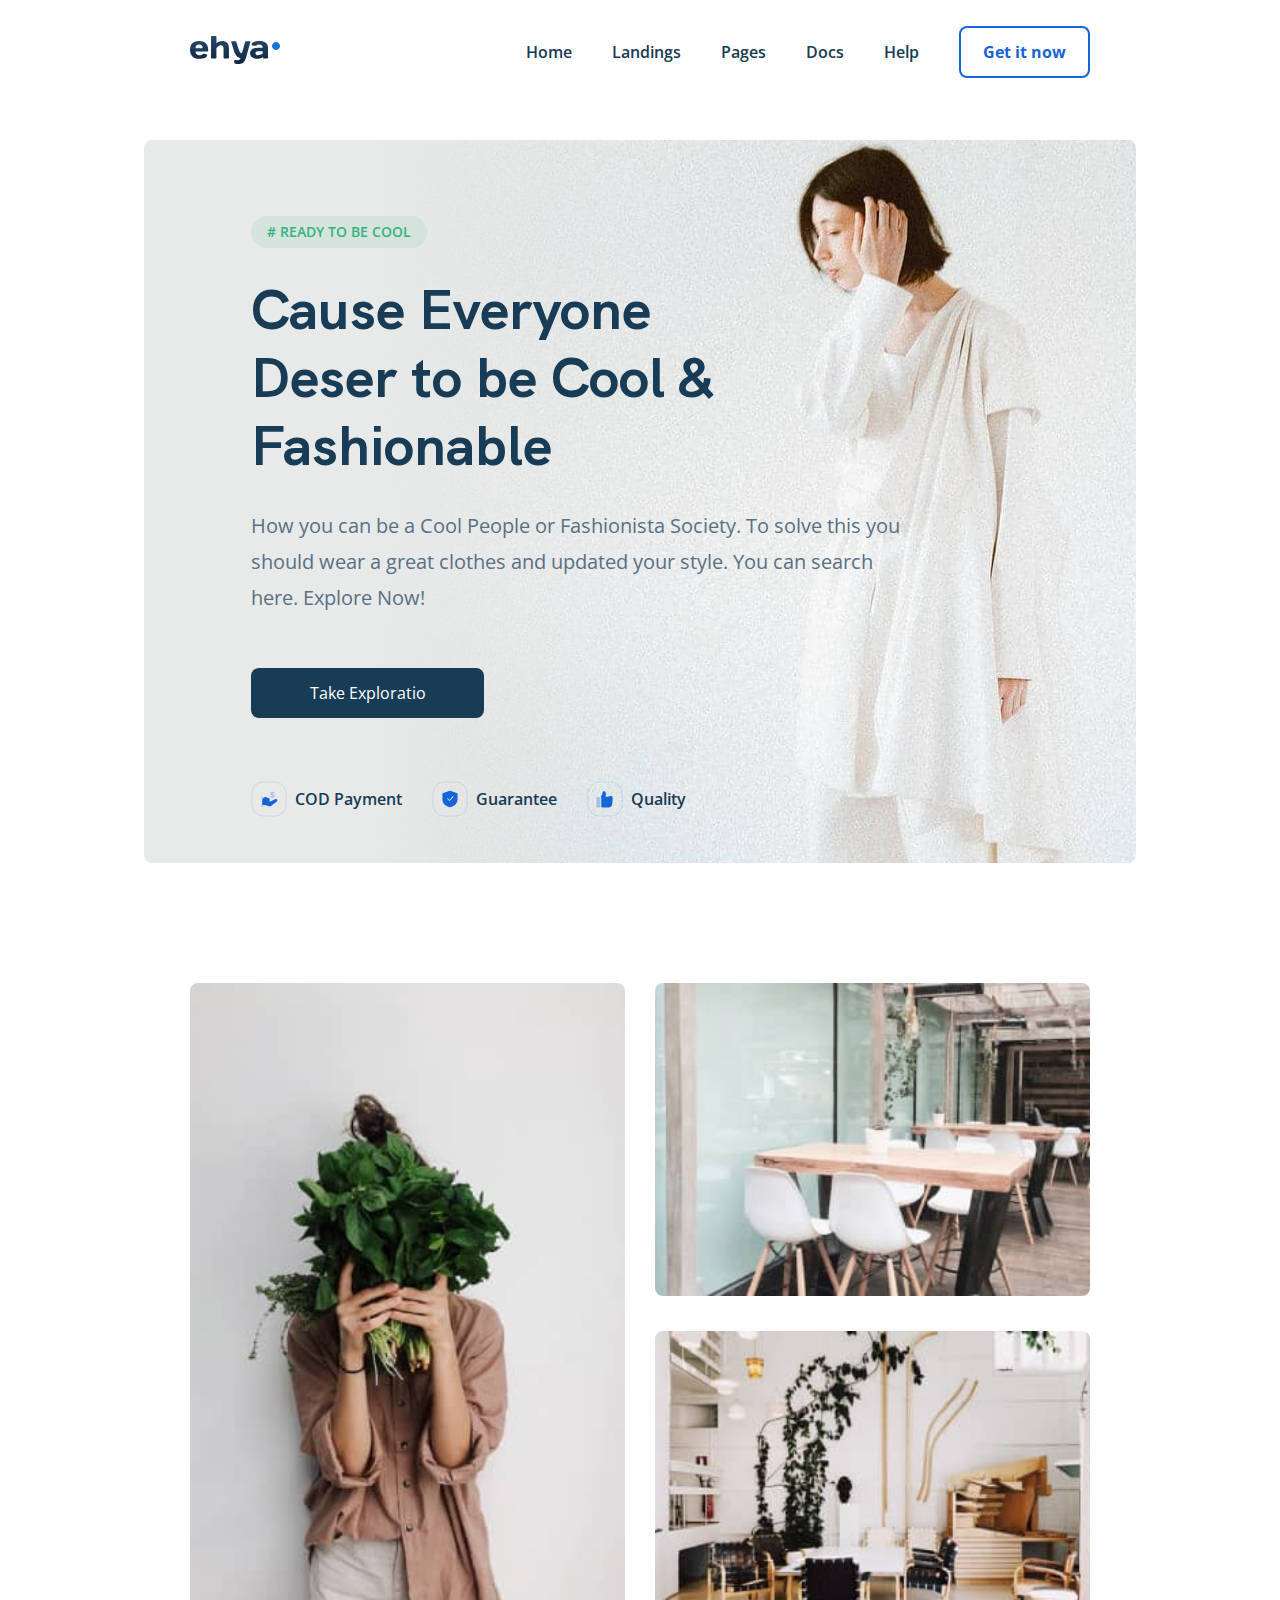
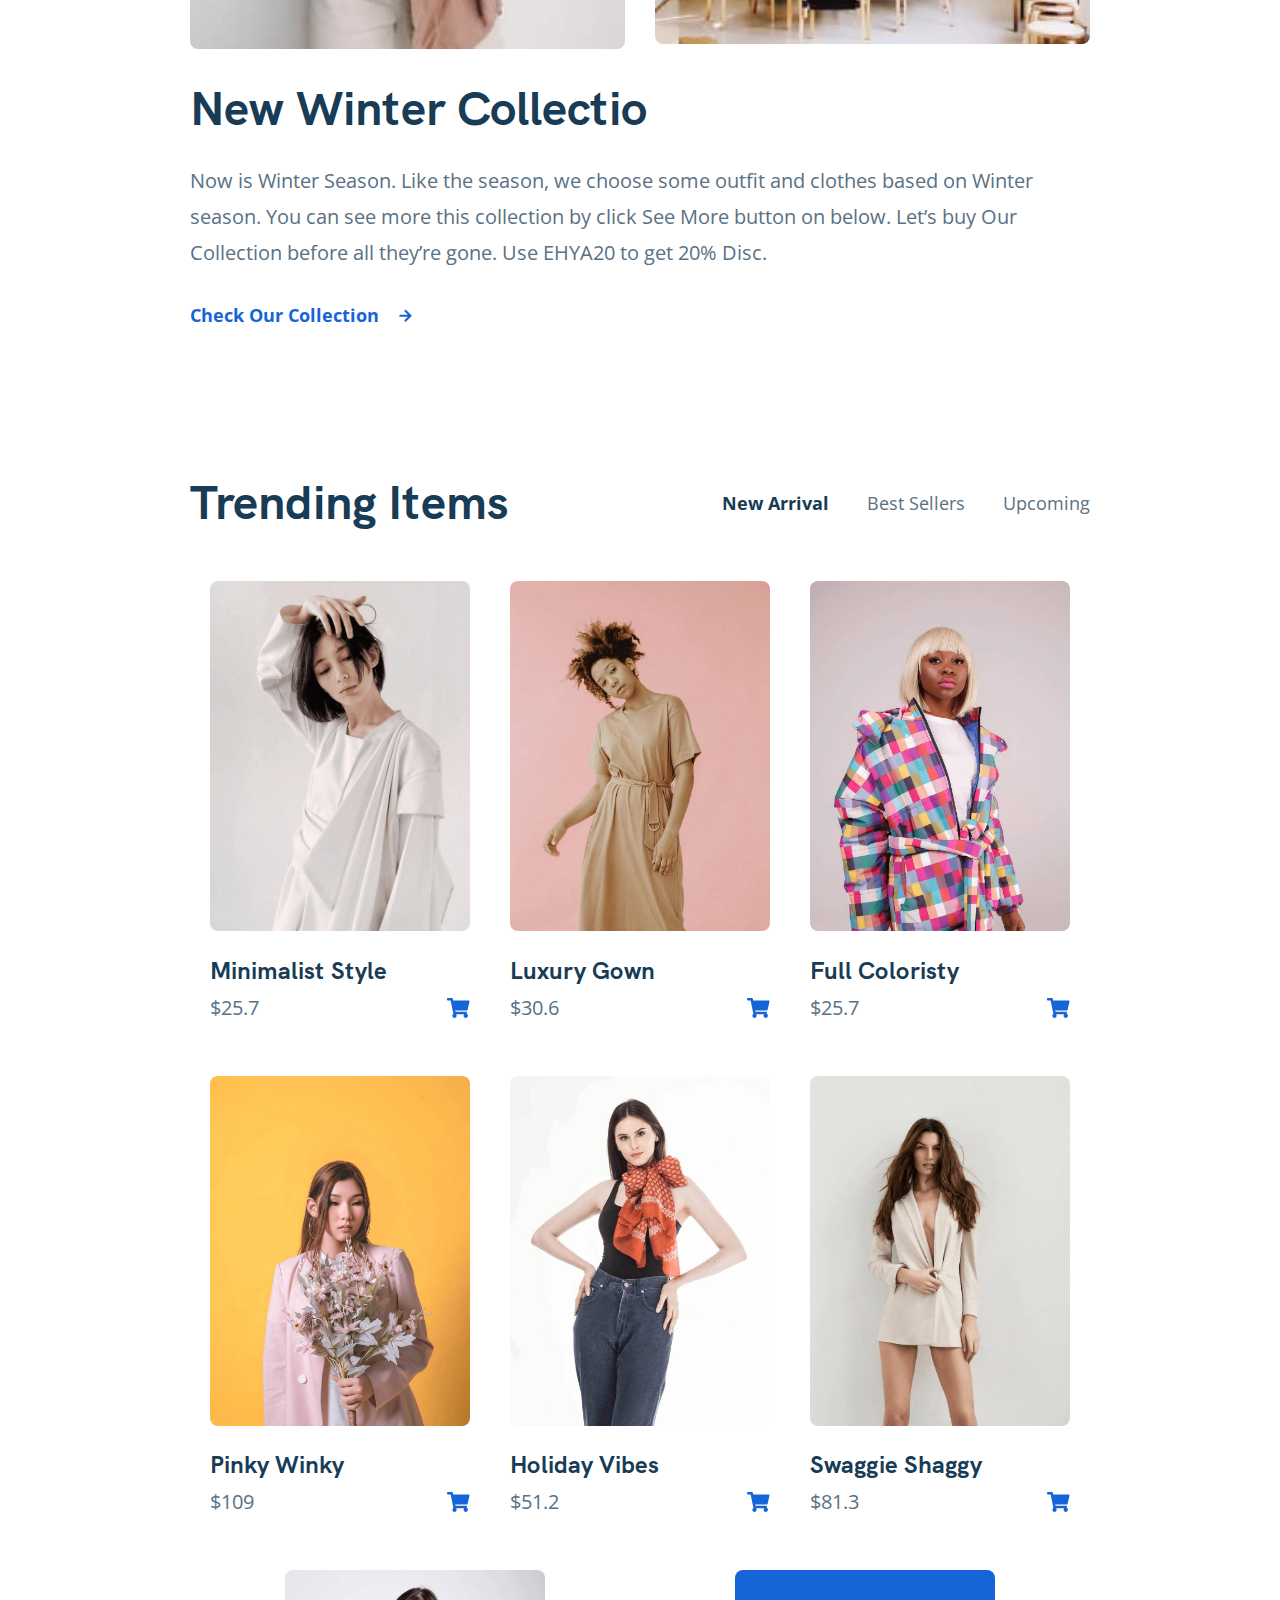
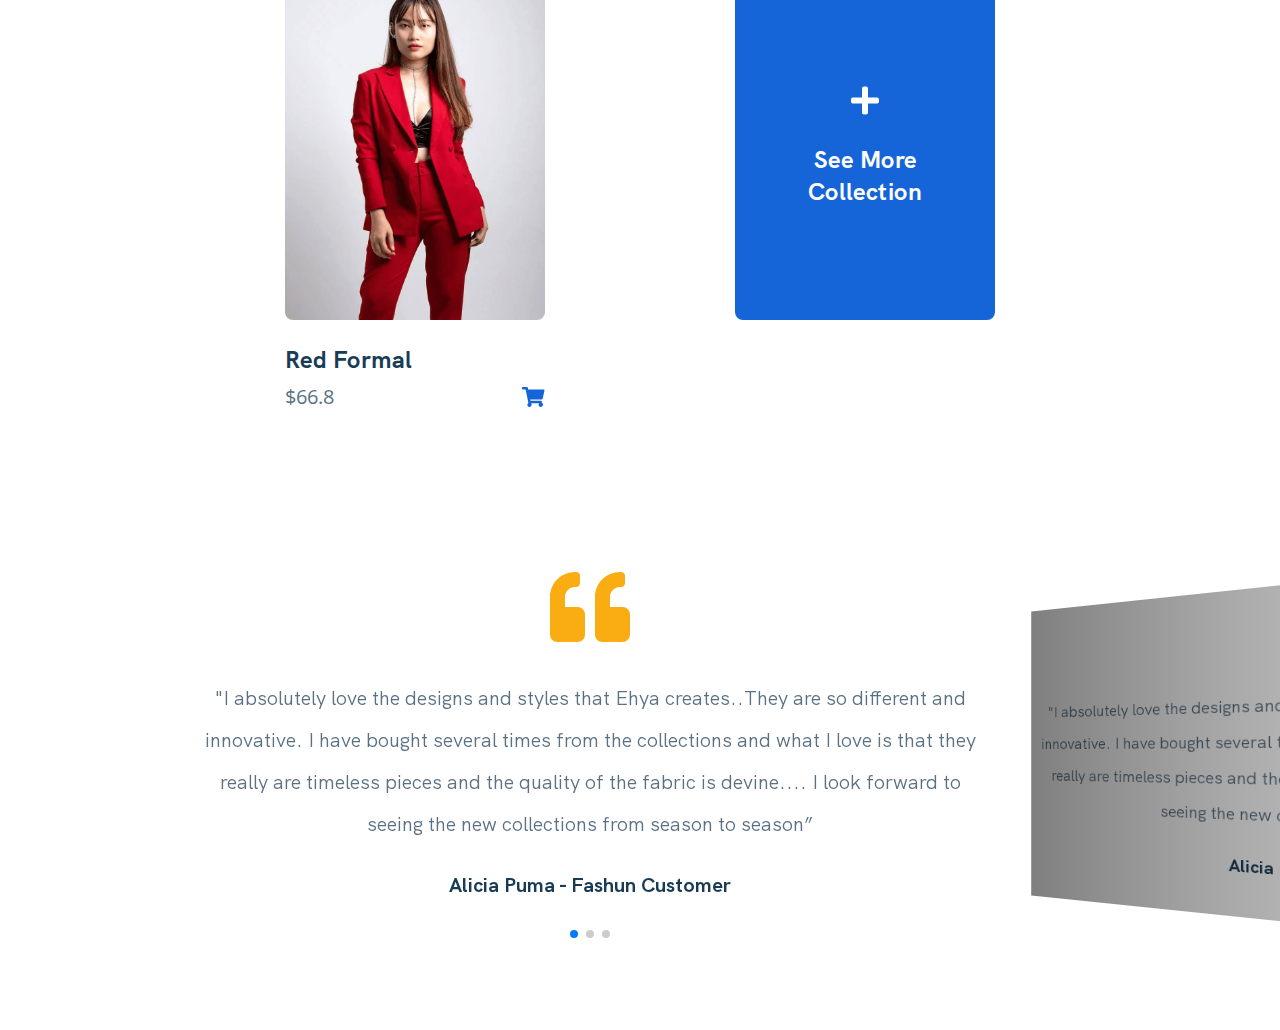
==== commit f35ab1a0: "create: block reviews" ====
--- a/index.html
+++ b/index.html
@@ -4,14 +4,19 @@
     <meta charset="UTF-8" />
     <title>ehya-new fashion</title>
     <meta name="viewport" content="width=device-width, initial-scale=1.0" />
-    <link rel="shortcut icon" href="/favicon.ico" type="image/x-icon" />
-    <link rel="icon" href="/favicon.ico" type="image/x-icon" />
+    <link rel="shortcut icon" href="./favicon.ico" type="image/x-icon" />
+    <link rel="icon" href="./favicon.ico" type="image/x-icon" />
     <link
       href="https://fonts.googleapis.com/css2?family=Open+Sans:wght@400;600;700&display=swap"
       rel="stylesheet"
     />
 
     <link rel="stylesheet" href="css/normalize.css" />
+    <link
+      rel="stylesheet"
+      href="https://unpkg.com/swiper/swiper-bundle.min.css"
+    />
+
     <link rel="stylesheet" href="css/style.css" />
   </head>
   <body>
@@ -287,6 +292,88 @@
       <!-- /.container -->
     </section>
     <!-- /.trending -->
+
+    <section class="reviews">
+      <div class="container">
+        <div class="swiper-container reviews-container">
+          <!-- Additional required wrapper -->
+          <div class="swiper-wrapper">
+            <!-- Slides -->
+            <div class="swiper-slide">
+              <div class="reviews-wrapper">
+                <img
+                  src="./img/svg/quote-left.svg"
+                  alt="ico: quote-left"
+                  class="reviews-wrapper__img"
+                />
+                <p class="reviews-wrapper__p">
+                  "I absolutely love the designs and styles that Ehya
+                  creates..They are so different and innovative. I have bought
+                  several times from the collections and what I love is that
+                  they really are timeless pieces and the quality of the fabric
+                  is devine.... I look forward to seeing the new collections
+                  from season to season”
+                </p>
+                <h3 class="reviews-wrapper__h3">
+                  <span class="reviews-wrapper__span">Alicia Puma -</span>
+                  Fashun Customer
+                </h3>
+              </div>
+              <!-- /.reviews-wrapper -->
+            </div>
+            <div class="swiper-slide">
+              <div class="reviews-wrapper">
+                <img
+                  src="./img/svg/quote-left.svg"
+                  alt="ico: quote-left"
+                  class="reviews-wrapper__img"
+                />
+                <p class="reviews-wrapper__p">
+                  "I absolutely love the designs and styles that Ehya
+                  creates..They are so different and innovative. I have bought
+                  several times from the collections and what I love is that
+                  they really are timeless pieces and the quality of the fabric
+                  is devine.... I look forward to seeing the new collections
+                  from season to season”
+                </p>
+                <h3 class="reviews-wrapper__h3">
+                  <span class="reviews-wrapper__span">Alicia Puma -</span>
+                  Fashun Customer
+                </h3>
+              </div>
+              <!-- /.reviews-wrapper -->
+            </div>
+            <div class="swiper-slide">
+              <div class="reviews-wrapper">
+                <img
+                  src="./img/svg/quote-left.svg"
+                  alt="ico: quote-left"
+                  class="reviews-wrapper__img"
+                />
+                <p class="reviews-wrapper__p">
+                  "I absolutely love the designs and styles that Ehya
+                  creates..They are so different and innovative. I have bought
+                  several times from the collections and what I love is that
+                  they really are timeless pieces and the quality of the fabric
+                  is devine.... I look forward to seeing the new collections
+                  from season to season”
+                </p>
+                <h3 class="reviews-wrapper__h3">
+                  <span class="reviews-wrapper__span">Alicia Puma -</span>
+                  Fashun Customer
+                </h3>
+              </div>
+              <!-- /.reviews-wrapper -->
+            </div>
+          </div>
+          <!-- If we need pagination -->
+          <div class="swiper-pagination"></div>
+        </div>
+      </div>
+      <!-- /.container -->
+    </section>
+    <!-- /.reviews -->
+    <script src="https://unpkg.com/swiper/swiper-bundle.min.js"></script>
     <script src="js/main.js"></script>
   </body>
 </html>
--- a/css/style.css
+++ b/css/style.css
@@ -1,2 +1,2 @@
-body{font-family:'Open Sans', sans-serif;font-weight:400}img{width:100%;height:auto}.container{width:1140px;margin:0 auto}.button{border-radius:8px;border:none}@font-face{font-family:"HKGrotesk-400";src:url("../fonts/HKGrotesk-400.woff2") format("woff2"),url("../fonts/HKGrotesk-400.woff") format("woff");font-style:normal}@font-face{font-family:"HKGrotes600";src:url("../fonts/HKGrotesk-600.woff2") format("woff2"),url("../fonts/HKGrotesk-600.woff") format("woff");font-style:normal}@font-face{font-family:"HKGrotesk-700";src:url("../fonts/HKGrotesk-700.woff2") format("woff2"),url("../fonts/HKGrotesk-700.woff") format("woff");font-style:normal}.nav-wrapper{margin:0 auto;display:-webkit-box;display:-ms-flexbox;display:flex;-webkit-box-align:center;-ms-flex-align:center;align-items:center;-webkit-box-pack:justify;-ms-flex-pack:justify;justify-content:space-between;padding:26px 0;margin-bottom:36px}.nav__items{display:-webkit-box;display:-ms-flexbox;display:flex;-webkit-box-align:center;-ms-flex-align:center;align-items:center}.nav__item{margin-right:40px;font-weight:600;font-size:16px;line-height:22px;color:#183B56;text-decoration:none}.nav-logo{width:90px;height:28px}.nav__button{border:2px solid #1565D8;padding:13px 0;width:131px;max-width:150px;background-color:#fff;cursor:pointer}.nav__link{font-weight:700;font-size:16px;line-height:22px;color:#1565D8;text-decoration:none}.nav-mobail{display:none;width:24px;height:24px;cursor:pointer}.header{margin-bottom:120px}.header-container{width:1280px;margin:0 auto}.header-hero{padding:62px 0 46px 107px;background:-webkit-gradient(linear, right top, left top, color-stop(67.34%, rgba(238,238,238,0.0001)), to(#E8EAE9)),url("../img/fon.jpg"),#E8EAE9;background:linear-gradient(270deg, rgba(238,238,238,0.0001) 67.34%, #E8EAE9 100%),url("../img/fon.jpg"),#E8EAE9;background-repeat:no-repeat;background-position:400px;border-radius:8px}.header-hero__h3{display:inline-block;font-weight:600;font-size:14px;line-height:20px;color:#36B37E;text-transform:uppercase;position:relative;padding:6px 16px;margin-bottom:28px}.header-hero__h3::before{content:'';position:absolute;top:0;left:0;right:0;bottom:0;background:#36B37E;opacity:0.1;border-radius:2000px}.header-hero__h1{font-weight:700;font-size:56px;font-family:"HKGrotesk-700";line-height:68px;color:#183B56;max-width:464px;margin-bottom:28px;margin-top:0}.header-hero__p{font-weight:400;font-size:20px;line-height:36px;color:#5A7184;max-width:652px;margin-bottom:52px}.header-hero__button{background-color:#183B56;border-radius:8px;padding:16px 0;width:233px;max-width:240px;color:#fff;margin-bottom:63px}.header-hero__info{display:-webkit-box;display:-ms-flexbox;display:flex}.header-hero__nav{display:-webkit-box;display:-ms-flexbox;display:flex;-webkit-box-align:center;-ms-flex-align:center;align-items:center;margin-right:30px;text-decoration:none;color:#183B56;font-weight:600;font-size:16px;line-height:20px}.header-hero__img{width:36px;margin-right:8px}.collection{margin-bottom:145px}.collection-wrapper{display:-ms-grid;display:grid;-ms-grid-columns:320px 320px 1fr;grid-template-columns:320px 320px 1fr;grid-gap:30px}.collection__img{border-radius:8px;background-repeat:no-repeat;background-position:center center;background-size:cover}.collection__img--1{-ms-grid-row:1;-ms-grid-row-span:2;grid-row:1/3}.collection__img--2{-ms-grid-row:1;-ms-grid-row-span:1;grid-row:1/2}.collection__img--3{-ms-grid-column:2;-ms-grid-column-span:1;grid-column:2/3}.collection-info{-ms-grid-row:1;-ms-grid-row-span:2;grid-row:1 /3;padding-left:28px}.collection-info__h1{font-family:"HKGrotesk-700";font-weight:700;font-size:48px;line-height:60px;color:#183B56;margin-bottom:24px;margin-top:0}.collection-info__p{font-weight:400;font-size:20px;line-height:36px;color:#5A7184;margin-bottom:32px}.collection-info__link{display:-webkit-box;display:-ms-flexbox;display:flex;-webkit-box-align:center;-ms-flex-align:center;align-items:center;font-weight:700;font-size:18px;line-height:25px;color:#1565D8;text-decoration:none}.collection-info__img{width:13px;margin-left:20px}.trending-header{display:-webkit-box;display:-ms-flexbox;display:flex;-webkit-box-pack:justify;-ms-flex-pack:justify;justify-content:space-between;-webkit-box-align:center;-ms-flex-align:center;align-items:center;margin-bottom:48px}.trending-header__h2{font-family:"HKGrotesk-700";font-weight:700;font-size:48px;line-height:60px;color:#183B56;margin:0}.trending-header__items{display:-webkit-box;display:-ms-flexbox;display:flex}.trending-header__button{font-weight:400;font-size:18px;line-height:25px;border:none;color:#5A7184;background-color:transparent;padding:0;margin-right:38px}.trending-header__button:last-child{margin-right:0}.trending-header__button--activ{font-weight:700;color:#183B56}.trending-items{display:-webkit-box;display:-ms-flexbox;display:flex;-ms-flex-wrap:wrap;flex-wrap:wrap;-webkit-box-pack:center;-ms-flex-pack:center;justify-content:center}.trending-items__card{width:260px;margin:0 auto;margin-bottom:50px}.trending-items__img{border-radius:8px;height:350px;margin-bottom:20px;-o-object-fit:cover;object-fit:cover}.trending-items__h3{font-family:"HKGrotesk-700";font-weight:700;font-size:24px;line-height:32px;color:#183B56;margin:0 0 3px 0}.trending-items__block{display:-webkit-box;display:-ms-flexbox;display:flex;-webkit-box-pack:justify;-ms-flex-pack:justify;justify-content:space-between;-webkit-box-align:center;-ms-flex-align:center;align-items:center}.trending-items__price{font-weight:400;font-size:20px;line-height:36px;color:#5A7184}.trending-items__ico{width:23px;height:32px}.trending-items__more{display:-webkit-box;display:-ms-flexbox;display:flex;-webkit-box-orient:vertical;-webkit-box-direction:normal;-ms-flex-direction:column;flex-direction:column;-webkit-box-pack:center;-ms-flex-pack:center;justify-content:center;-webkit-box-align:center;-ms-flex-align:center;align-items:center;text-align:center;height:350px;background:#1565D8;border-radius:8px;padding:0 74px 0 74px}.trending-items__more-ico{width:28px;height:37px}.trending-items__text{font-family:"HKGrotesk-700";font-weight:700;font-size:24px;line-height:32px;color:#ffffff;margin-top:25px}@media (max-width: 1280px){.container{width:900px}.header-container{width:992px}.header-hero{background-position:225px}.collection-wrapper{-ms-grid-columns:1fr 1fr;grid-template-columns:1fr 1fr}.collection-info{-ms-grid-row:3;-ms-grid-row-span:1;grid-row:3/4;grid-column:span 2;padding:0}}@media (max-width: 992px){.container{width:740px}.header-container{width:768px}.header-hero{padding-left:15px;background-position:30px}}@media (max-width: 768px){.container{width:88%}.nav__items{display:none}.nav-mobail{display:block}.header-container{width:95%}.header-hero{background-position:0 0;padding:36px 0 36px 28px}.header-hero__h3{margin-bottom:24px}.header-hero__h1{font-size:40px;line-height:60px;margin-bottom:20px;width:393px}.header-hero__p{font-size:15px;line-height:32px;margin-bottom:36px;width:330px}.header-hero__button{margin-bottom:40px}.collection{margin-bottom:80px}.collection-wrapper{-ms-grid-columns:1fr 1fr;grid-template-columns:1fr 1fr}.trending-header{-webkit-box-orient:vertical;-webkit-box-direction:normal;-ms-flex-direction:column;flex-direction:column}.trending-header__h2{margin-bottom:28px}.trending-items__card{width:280px;margin-bottom:48px}.trending-items__img{height:350px}}@media (max-width: 700px){.trending-items__more{height:300px}.trending-items__card{width:240px}.trending-items__img{height:300px}}@media (max-width: 576px){.container{width:90%}.nav-wrapper{margin-bottom:0}.header{margin-bottom:60px}.header-container{width:100%}.header-hero{background-position:-125px 0px;border-radius:0}.collection{margin-bottom:64px}.collection-wrapper{grid-gap:15px}.collection__img--1{grid-column:span 2;-ms-grid-row:1;-ms-grid-row-span:1;grid-row:1/2}.collection__img--2{-ms-grid-row:2;-ms-grid-row-span:1;grid-row:2/3}.collection__img--3{-ms-grid-row:2;-ms-grid-row-span:1;grid-row:2/3}.collection-info__h1{font-size:35px;margin-bottom:0}.collection-info__p{font-size:18px}.trending-items__more{height:245px}.trending-items__card{width:190px}.trending-items__img{height:245px}}@media (max-width: 480px){.header-hero{display:-webkit-box;display:-ms-flexbox;display:flex;-webkit-box-orient:vertical;-webkit-box-direction:normal;-ms-flex-direction:column;flex-direction:column;-webkit-box-align:center;-ms-flex-align:center;align-items:center;text-align:center;background:-webkit-gradient(linear, left top, left bottom, color-stop(47.32%, rgba(238,238,238,0.0001)), color-stop(65.51%, #E8EAE9)),url("../img/fon.jpg");background:linear-gradient(180deg, rgba(238,238,238,0.0001) 47.32%, #E8EAE9 65.51%),url("../img/fon.jpg");background-position:center top;background-repeat:no-repeat;padding:350px 0 36px 0}.header-hero__info{display:-webkit-box;display:-ms-flexbox;display:flex;-ms-flex-wrap:wrap;flex-wrap:wrap;-webkit-box-pack:center;-ms-flex-pack:center;justify-content:center}.header-hero__nav{margin-bottom:16px}.header-hero__h3{margin-bottom:20px}.header-hero__h1{margin-bottom:20px;font-size:32px;line-height:40px;width:272px}.header-hero__p{margin-bottom:24px;font-size:16px;line-height:28px;width:280px}.header-hero__button{margin-bottom:22px;line-height:22px}.collection-info{display:-webkit-box;display:-ms-flexbox;display:flex;-webkit-box-orient:vertical;-webkit-box-direction:normal;-ms-flex-direction:column;flex-direction:column;-webkit-box-align:center;-ms-flex-align:center;align-items:center;text-align:center}.collection-info__h1{font-size:28px;line-height:36px;margin-bottom:16px}.collection-info__p{font-size:16px;line-height:28px;margin-top:0;margin-bottom:24px}.collection-info__link{font-size:16px;line-height:22px}.trending-header__h2{font-size:28px;line-height:36px}.trending-header__button{font-size:16px;line-height:22px;margin-right:15px}.trending-items__more{height:170px;padding:0}.trending-items__more-ico{width:14px}.trending-items__card{width:140px;margin-bottom:20px}.trending-items__img{height:170px;margin-bottom:13px}.trending-items__h3{font-size:16px;line-height:20px;margin-bottom:3px}.trending-items__price{font-size:14px;line-height:24px;margin-right:9px}.trending-items__ico{width:14px}.trending-items__block{-webkit-box-pack:inherit;-ms-flex-pack:inherit;justify-content:inherit}.trending-items__text{font-size:20px;line-height:24px;margin-top:10px}}@media (max-width: 350px){.header-hero__nav{margin-right:16px}.header-hero__img{width:24px}}
+body{font-family:'Open Sans', sans-serif;font-weight:400}img{width:100%;height:auto}.container{width:1140px;margin:0 auto}.button{border-radius:8px;border:none}@font-face{font-family:"HKGrotesk-400";src:url("../fonts/HKGrotesk-400.woff2") format("woff2"),url("../fonts/HKGrotesk-400.woff") format("woff");font-style:normal}@font-face{font-family:"HKGrotes600";src:url("../fonts/HKGrotesk-600.woff2") format("woff2"),url("../fonts/HKGrotesk-600.woff") format("woff");font-style:normal}@font-face{font-family:"HKGrotesk-700";src:url("../fonts/HKGrotesk-700.woff2") format("woff2"),url("../fonts/HKGrotesk-700.woff") format("woff");font-style:normal}.nav-wrapper{margin:0 auto;display:-webkit-box;display:-ms-flexbox;display:flex;-webkit-box-align:center;-ms-flex-align:center;align-items:center;-webkit-box-pack:justify;-ms-flex-pack:justify;justify-content:space-between;padding:26px 0;margin-bottom:36px}.nav__items{display:-webkit-box;display:-ms-flexbox;display:flex;-webkit-box-align:center;-ms-flex-align:center;align-items:center}.nav__item{margin-right:40px;font-weight:600;font-size:16px;line-height:22px;color:#183B56;text-decoration:none}.nav-logo{width:90px;height:28px}.nav__button{border:2px solid #1565D8;padding:13px 0;width:131px;max-width:150px;background-color:#fff;cursor:pointer}.nav__link{font-weight:700;font-size:16px;line-height:22px;color:#1565D8;text-decoration:none}.nav-mobail{display:none;width:24px;height:24px;cursor:pointer}.header{margin-bottom:120px}.header-container{width:1280px;margin:0 auto}.header-hero{padding:62px 0 46px 107px;background:-webkit-gradient(linear, right top, left top, color-stop(67.34%, rgba(238,238,238,0.0001)), to(#E8EAE9)),url("../img/fon.jpg"),#E8EAE9;background:linear-gradient(270deg, rgba(238,238,238,0.0001) 67.34%, #E8EAE9 100%),url("../img/fon.jpg"),#E8EAE9;background-repeat:no-repeat;background-position:400px;border-radius:8px}.header-hero__h3{display:inline-block;font-weight:600;font-size:14px;line-height:20px;color:#36B37E;text-transform:uppercase;position:relative;padding:6px 16px;margin-bottom:28px}.header-hero__h3::before{content:'';position:absolute;top:0;left:0;right:0;bottom:0;background:#36B37E;opacity:0.1;border-radius:2000px}.header-hero__h1{font-weight:700;font-size:56px;font-family:"HKGrotesk-700";line-height:68px;color:#183B56;max-width:464px;margin-bottom:28px;margin-top:0}.header-hero__p{font-weight:400;font-size:20px;line-height:36px;color:#5A7184;max-width:652px;margin-bottom:52px}.header-hero__button{background-color:#183B56;border-radius:8px;padding:16px 0;width:233px;max-width:240px;color:#fff;margin-bottom:63px}.header-hero__info{display:-webkit-box;display:-ms-flexbox;display:flex}.header-hero__nav{display:-webkit-box;display:-ms-flexbox;display:flex;-webkit-box-align:center;-ms-flex-align:center;align-items:center;margin-right:30px;text-decoration:none;color:#183B56;font-weight:600;font-size:16px;line-height:20px}.header-hero__img{width:36px;margin-right:8px}.collection{margin-bottom:145px}.collection-wrapper{display:-ms-grid;display:grid;-ms-grid-columns:320px 320px 1fr;grid-template-columns:320px 320px 1fr;grid-gap:30px}.collection__img{border-radius:8px;background-repeat:no-repeat;background-position:center center;background-size:cover}.collection__img--1{-ms-grid-row:1;-ms-grid-row-span:2;grid-row:1/3}.collection__img--2{-ms-grid-row:1;-ms-grid-row-span:1;grid-row:1/2}.collection__img--3{-ms-grid-column:2;-ms-grid-column-span:1;grid-column:2/3}.collection-info{-ms-grid-row:1;-ms-grid-row-span:2;grid-row:1 /3;padding-left:28px}.collection-info__h1{font-family:"HKGrotesk-700";font-weight:700;font-size:48px;line-height:60px;color:#183B56;margin-bottom:24px;margin-top:0}.collection-info__p{font-weight:400;font-size:20px;line-height:36px;color:#5A7184;margin-bottom:32px}.collection-info__link{display:-webkit-box;display:-ms-flexbox;display:flex;-webkit-box-align:center;-ms-flex-align:center;align-items:center;font-weight:700;font-size:18px;line-height:25px;color:#1565D8;text-decoration:none}.collection-info__img{width:13px;margin-left:20px}.trending{margin-bottom:96px}.trending-header{display:-webkit-box;display:-ms-flexbox;display:flex;-webkit-box-pack:justify;-ms-flex-pack:justify;justify-content:space-between;-webkit-box-align:center;-ms-flex-align:center;align-items:center;margin-bottom:48px}.trending-header__h2{font-family:"HKGrotesk-700";font-weight:700;font-size:48px;line-height:60px;color:#183B56;margin:0}.trending-header__items{display:-webkit-box;display:-ms-flexbox;display:flex}.trending-header__button{font-weight:400;font-size:18px;line-height:25px;border:none;color:#5A7184;background-color:transparent;padding:0;margin-right:38px}.trending-header__button:last-child{margin-right:0}.trending-header__button--activ{font-weight:700;color:#183B56}.trending-items{display:-webkit-box;display:-ms-flexbox;display:flex;-ms-flex-wrap:wrap;flex-wrap:wrap;-webkit-box-pack:center;-ms-flex-pack:center;justify-content:center}.trending-items__card{width:260px;margin:0 auto;margin-bottom:50px}.trending-items__img{border-radius:8px;height:350px;margin-bottom:20px;-o-object-fit:cover;object-fit:cover}.trending-items__h3{font-family:"HKGrotesk-700";font-weight:700;font-size:24px;line-height:32px;color:#183B56;margin:0 0 3px 0}.trending-items__block{display:-webkit-box;display:-ms-flexbox;display:flex;-webkit-box-pack:justify;-ms-flex-pack:justify;justify-content:space-between;-webkit-box-align:center;-ms-flex-align:center;align-items:center}.trending-items__price{font-weight:400;font-size:20px;line-height:36px;color:#5A7184}.trending-items__ico{width:23px;height:32px}.trending-items__more{display:-webkit-box;display:-ms-flexbox;display:flex;-webkit-box-orient:vertical;-webkit-box-direction:normal;-ms-flex-direction:column;flex-direction:column;-webkit-box-pack:center;-ms-flex-pack:center;justify-content:center;-webkit-box-align:center;-ms-flex-align:center;align-items:center;text-align:center;height:350px;background:#1565D8;border-radius:8px;padding:0 74px 0 74px}.trending-items__more-ico{width:28px;height:37px}.trending-items__text{font-family:"HKGrotesk-700";font-weight:700;font-size:24px;line-height:32px;color:#ffffff;margin-top:25px}.reviews{margin-bottom:80px}.reviews-container{width:800px;min-height:389px}.reviews-wrapper{display:-webkit-box;display:-ms-flexbox;display:flex;-webkit-box-orient:vertical;-webkit-box-direction:normal;-ms-flex-direction:column;flex-direction:column;-webkit-box-align:center;-ms-flex-align:center;align-items:center;text-align:center}.reviews-wrapper__img{width:80px;height:92px;margin-bottom:24px}.reviews-wrapper__p{font-family:"HKGrotesk-400";font-weight:400;font-size:20px;line-height:42px;color:#5A7184;margin-top:0;margin-bottom:28px}.reviews-wrapper__h3{font-family:"HKGrotesk-700";font-weight:700;font-size:20px;line-height:24px;color:#183B56;margin-top:0;margin-bottom:48px}@media (max-width: 1280px){.container{width:900px}.header-container{width:992px}.header-hero{background-position:225px}.collection-wrapper{-ms-grid-columns:1fr 1fr;grid-template-columns:1fr 1fr}.collection-info{-ms-grid-row:3;-ms-grid-row-span:1;grid-row:3/4;grid-column:span 2;padding:0}}@media (max-width: 992px){.container{width:740px}.header-container{width:768px}.header-hero{padding-left:15px;background-position:30px}.reviews-container{width:650px}}@media (max-width: 768px){.container{width:88%}.nav__items{display:none}.nav-mobail{display:block}.header-container{width:95%}.header-hero{background-position:0 0;padding:36px 0 36px 28px}.header-hero__h3{margin-bottom:24px}.header-hero__h1{font-size:40px;line-height:60px;margin-bottom:20px;width:393px}.header-hero__p{font-size:15px;line-height:32px;margin-bottom:36px;width:330px}.header-hero__button{margin-bottom:40px}.collection{margin-bottom:80px}.collection-wrapper{-ms-grid-columns:1fr 1fr;grid-template-columns:1fr 1fr}.trending{margin-bottom:30px}.trending-header{-webkit-box-orient:vertical;-webkit-box-direction:normal;-ms-flex-direction:column;flex-direction:column}.trending-header__h2{margin-bottom:28px}.trending-items__card{width:280px;margin-bottom:48px}.trending-items__img{height:350px}.reviews-container{width:100%}.reviews-wrapper__img{margin-bottom:12px}}@media (max-width: 700px){.trending-items__more{height:300px}.trending-items__card{width:240px}.trending-items__img{height:300px}}@media (max-width: 576px){.container{width:90%}.nav-wrapper{margin-bottom:0}.header{margin-bottom:60px}.header-container{width:100%}.header-hero{background-position:-125px 0px;border-radius:0}.collection{margin-bottom:64px}.collection-wrapper{grid-gap:15px}.collection__img--1{grid-column:span 2;-ms-grid-row:1;-ms-grid-row-span:1;grid-row:1/2}.collection__img--2{-ms-grid-row:2;-ms-grid-row-span:1;grid-row:2/3}.collection__img--3{-ms-grid-row:2;-ms-grid-row-span:1;grid-row:2/3}.collection-info__h1{font-size:35px;margin-bottom:0}.collection-info__p{font-size:18px}.trending{margin-bottom:0}.trending-items__more{height:245px}.trending-items__card{width:190px}.trending-items__img{height:245px}.reviews-wrapper__p{font-size:18px;line-height:36px}.reviews-wrapper__h3{font-size:20px;line-height:24px}.reviews-wrapper__img{margin-bottom:12px}}@media (max-width: 480px){.header-hero{display:-webkit-box;display:-ms-flexbox;display:flex;-webkit-box-orient:vertical;-webkit-box-direction:normal;-ms-flex-direction:column;flex-direction:column;-webkit-box-align:center;-ms-flex-align:center;align-items:center;text-align:center;background:-webkit-gradient(linear, left top, left bottom, color-stop(47.32%, rgba(238,238,238,0.0001)), color-stop(65.51%, #E8EAE9)),url("../img/fon.jpg");background:linear-gradient(180deg, rgba(238,238,238,0.0001) 47.32%, #E8EAE9 65.51%),url("../img/fon.jpg");background-position:center top;background-repeat:no-repeat;padding:350px 0 36px 0}.header-hero__info{display:-webkit-box;display:-ms-flexbox;display:flex;-ms-flex-wrap:wrap;flex-wrap:wrap;-webkit-box-pack:center;-ms-flex-pack:center;justify-content:center}.header-hero__nav{margin-bottom:16px}.header-hero__h3{margin-bottom:20px}.header-hero__h1{margin-bottom:20px;font-size:32px;line-height:40px;width:272px}.header-hero__p{margin-bottom:24px;font-size:16px;line-height:28px;width:280px}.header-hero__button{margin-bottom:22px;line-height:22px}.collection-info{display:-webkit-box;display:-ms-flexbox;display:flex;-webkit-box-orient:vertical;-webkit-box-direction:normal;-ms-flex-direction:column;flex-direction:column;-webkit-box-align:center;-ms-flex-align:center;align-items:center;text-align:center}.collection-info__h1{font-size:28px;line-height:36px;margin-bottom:16px}.collection-info__p{font-size:16px;line-height:28px;margin-top:0;margin-bottom:24px}.collection-info__link{font-size:16px;line-height:22px}.trending-header__h2{font-size:28px;line-height:36px}.trending-header__button{font-size:16px;line-height:22px;margin-right:15px}.trending-items__more{height:170px;padding:0}.trending-items__more-ico{width:14px}.trending-items__card{width:140px;margin-bottom:20px}.trending-items__img{height:170px;margin-bottom:13px}.trending-items__h3{font-size:16px;line-height:20px;margin-bottom:3px}.trending-items__price{font-size:14px;line-height:24px;margin-right:9px}.trending-items__ico{width:14px}.trending-items__block{-webkit-box-pack:inherit;-ms-flex-pack:inherit;justify-content:inherit}.trending-items__text{font-size:20px;line-height:24px;margin-top:10px}.reviews-wrapper__span{position:relative;display:block;width:100%}.reviews-wrapper__span::before{content:"- ";position:absolute;height:2px;top:0px;left:6px}}@media (max-width: 350px){.header-hero__nav{margin-right:16px}.header-hero__img{width:24px}}
 /*# sourceMappingURL=style.css.map */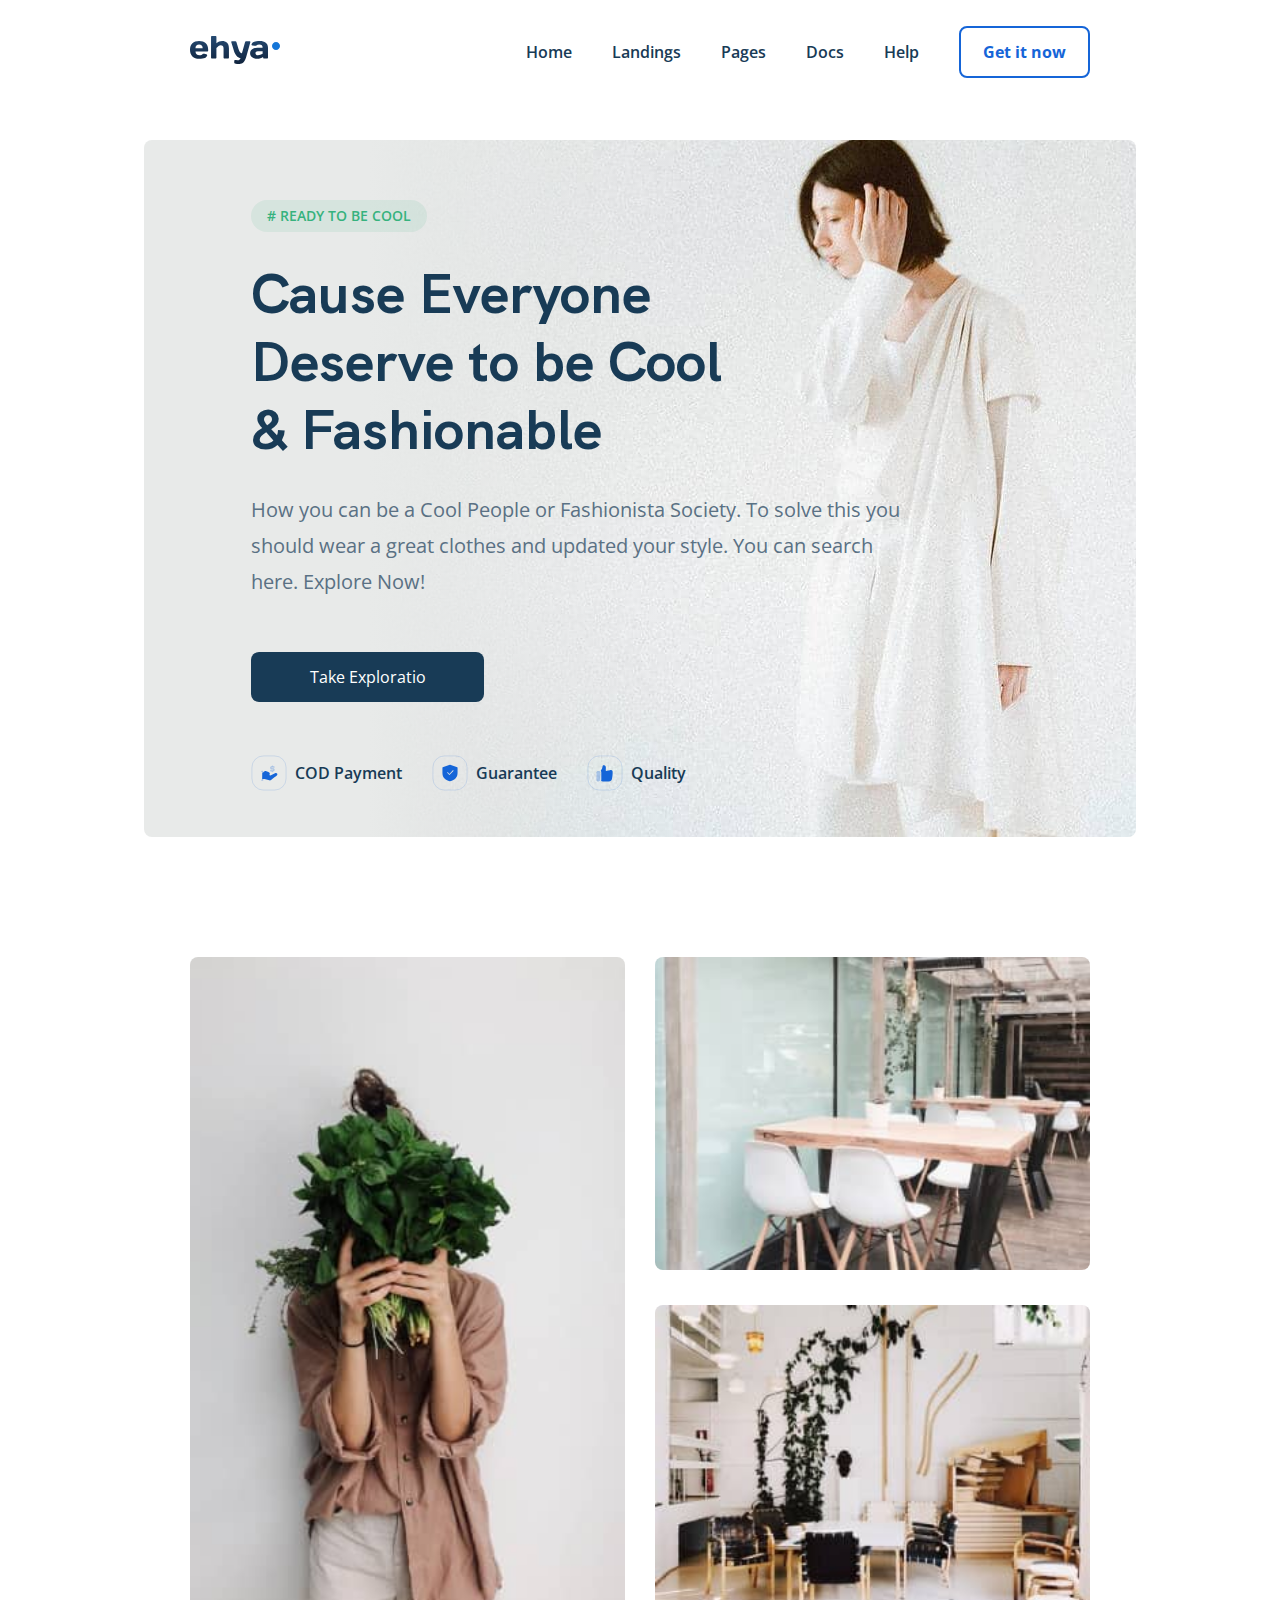
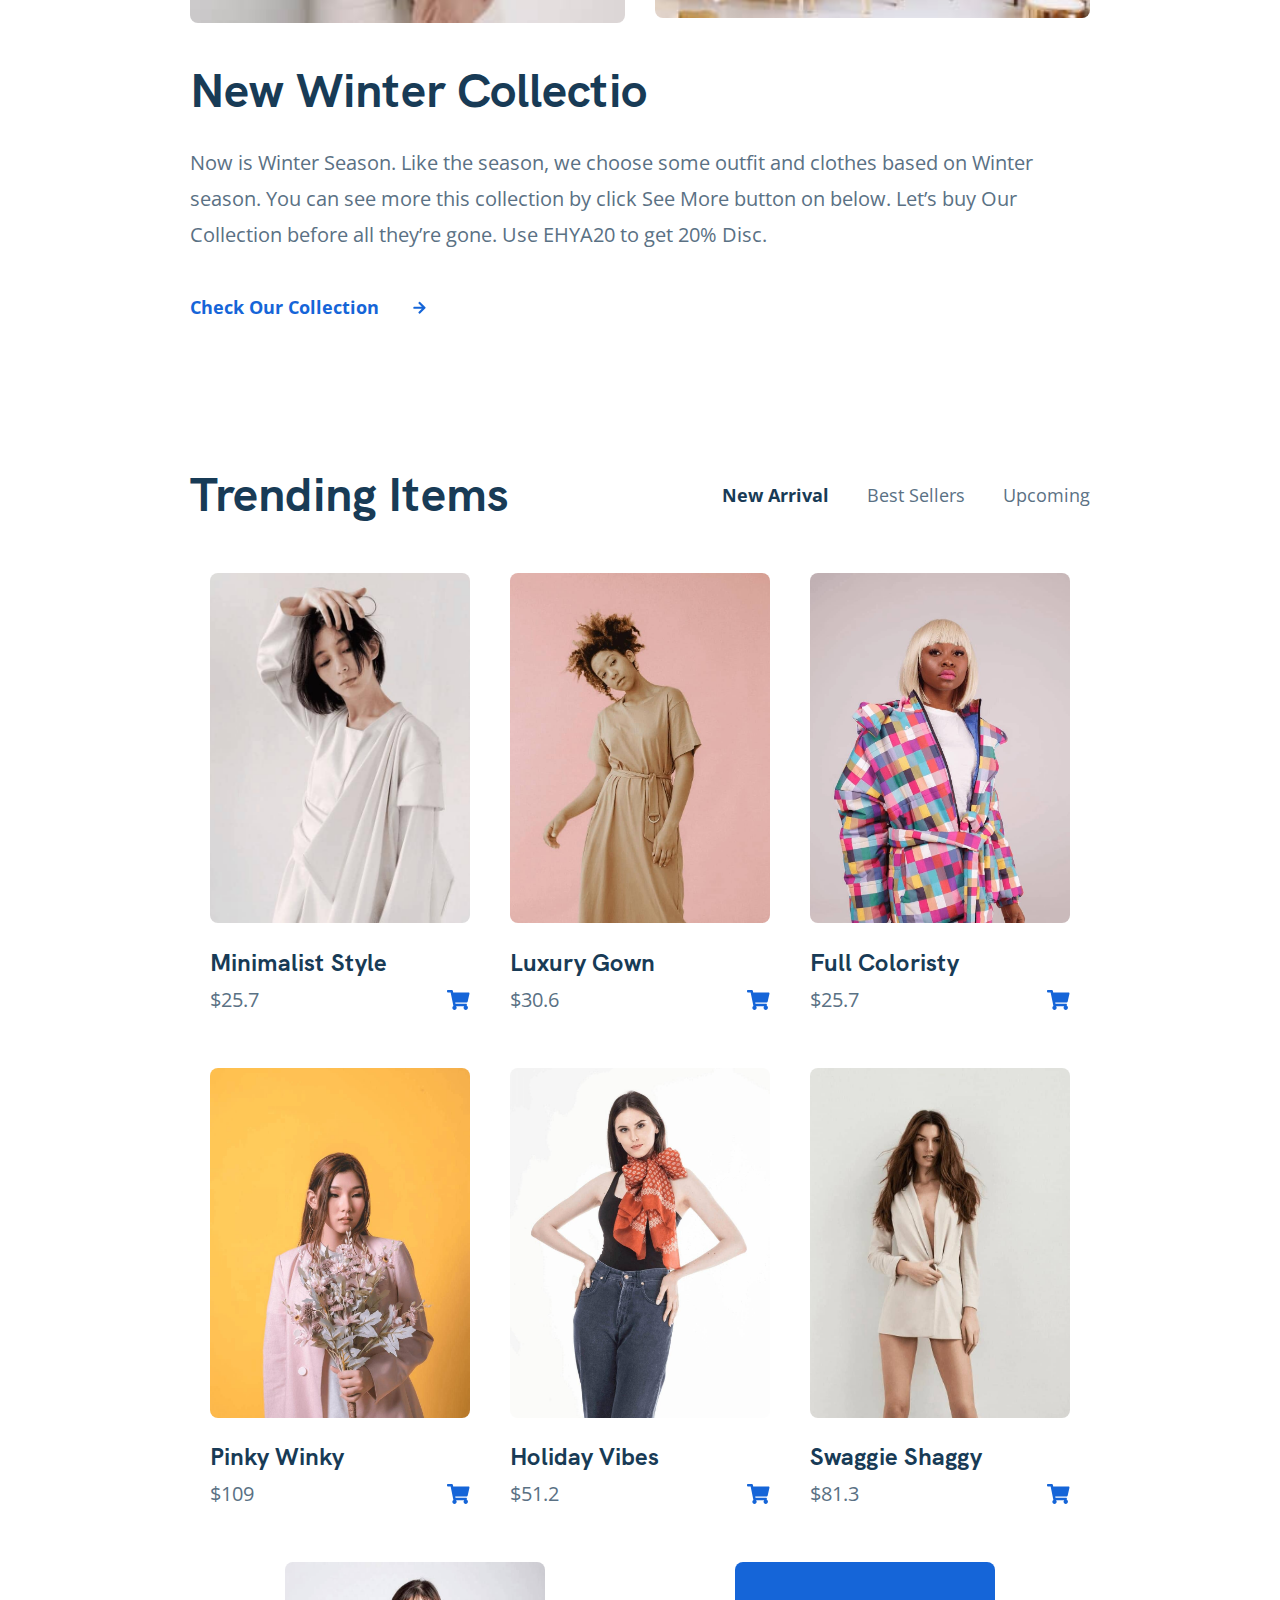
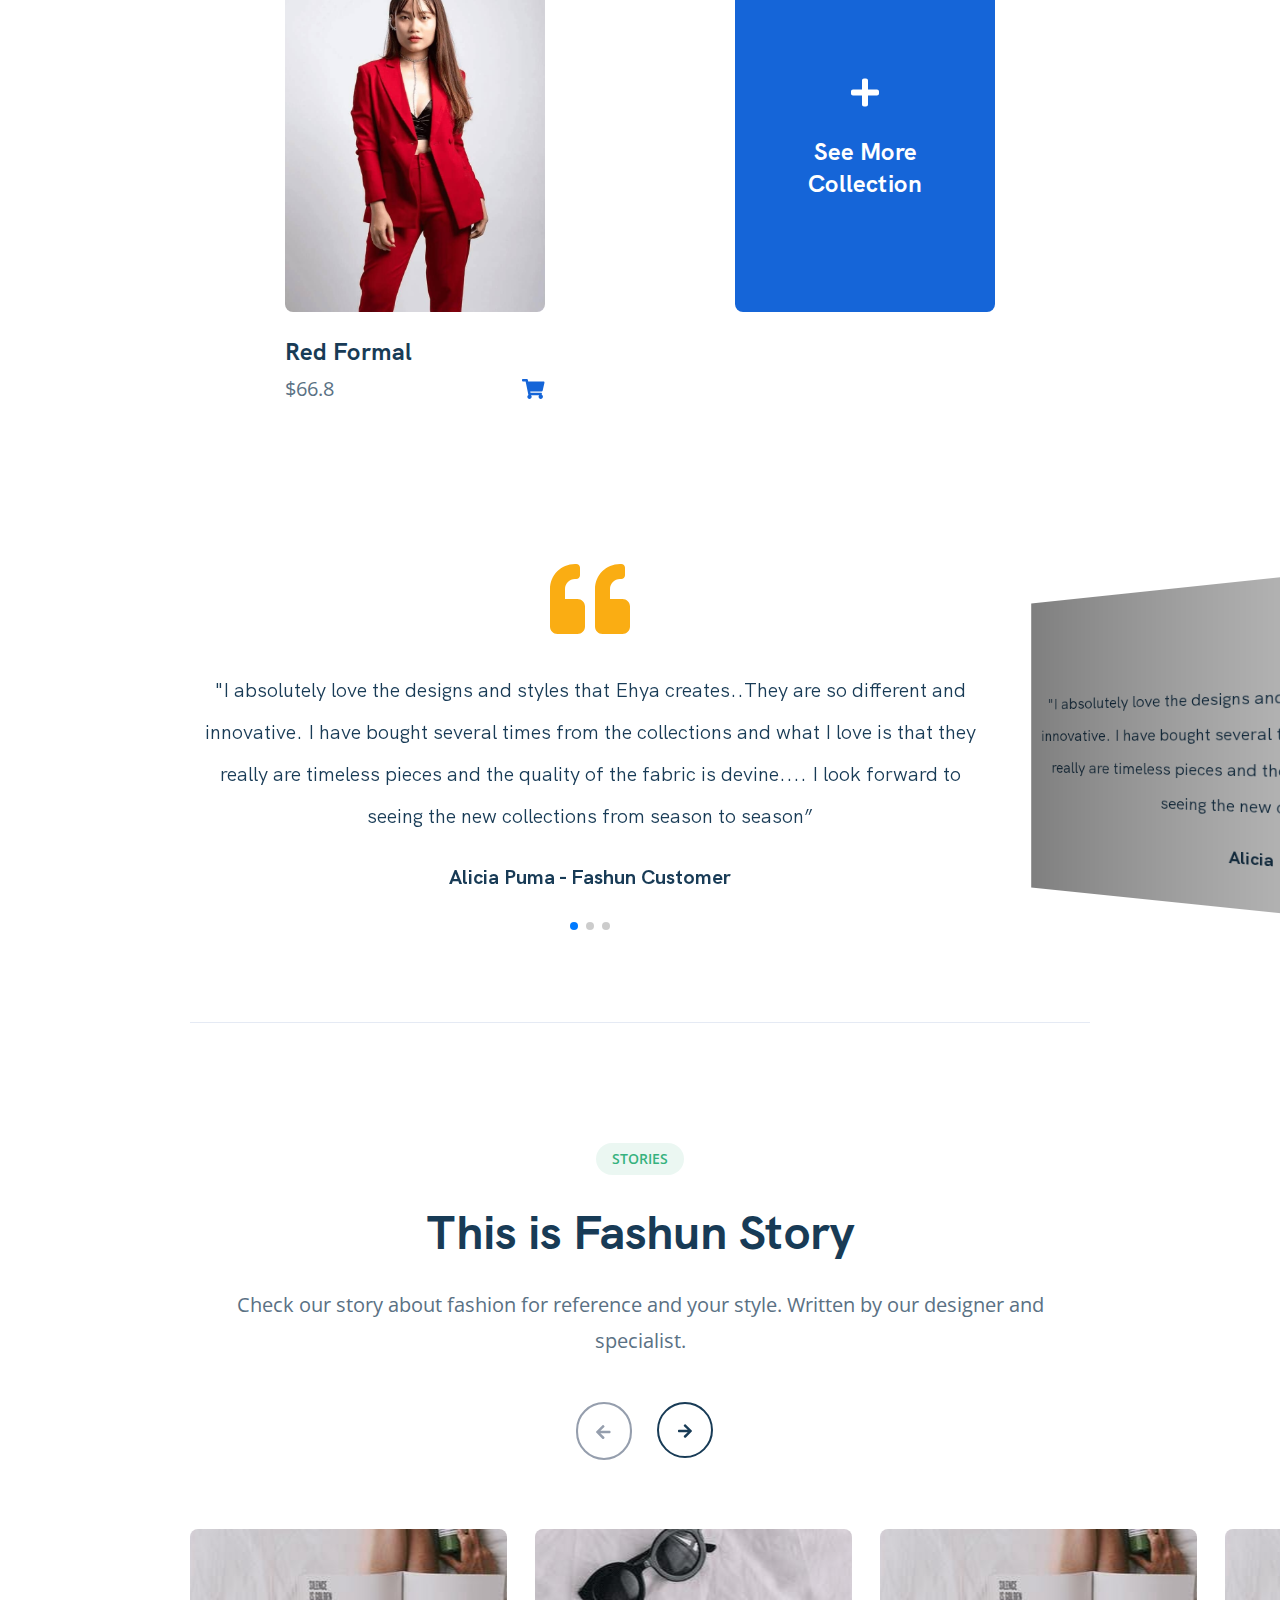
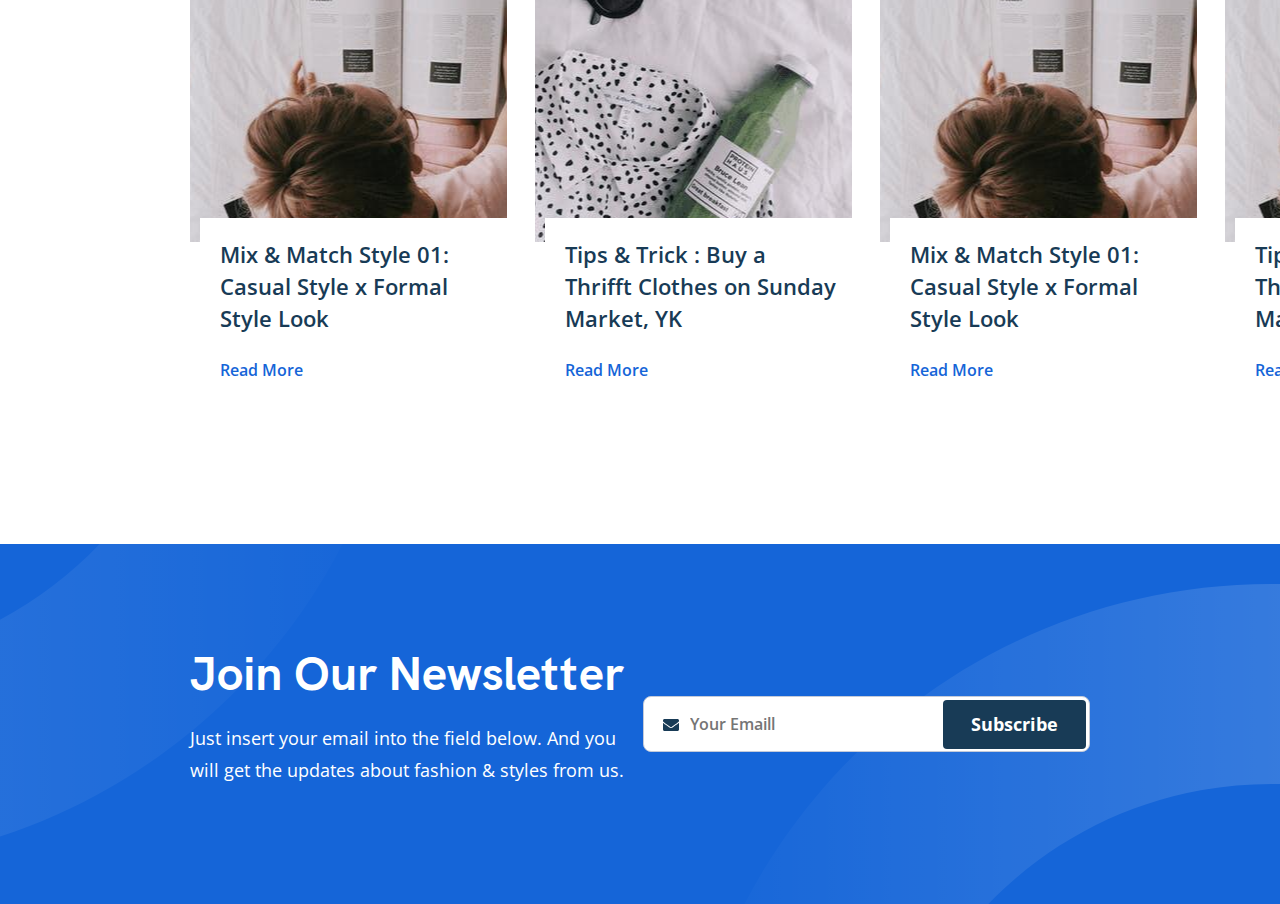
==== commit e20cb1b5: "create: blok subscribe" ====
--- a/index.html
+++ b/index.html
@@ -57,7 +57,7 @@
           </div>
 
           <h1 class="header-hero__h1">
-            Cause Everyone Deser to be Cool & Fashionable
+            Cause Everyone Deserve to be Cool & Fashionable
           </h1>
           <p class="header-hero__p">
             How you can be a Cool People or Fashionista Society. To solve this
@@ -373,6 +373,117 @@
       <!-- /.container -->
     </section>
     <!-- /.reviews -->
+
+    <section class="story">
+      <div class="container">
+        <div class="story-wrapper">
+          <div class="story-info">
+            <h3 class="story-info__h3">
+              STORIES
+            </h3>
+            <h1 class="story-info__h1">This is Fashun Story</h1>
+            <p class="story-info__p">
+              Check our story about fashion for reference and your style.
+              Written by our designer and specialist.
+            </p>
+
+            <div class="story-swiper__button story-swiper__button--prev">
+              <img src="./img/svg/Button-left.svg" alt="" />
+            </div>
+            <div class="story-swiper__button story-swiper__button--next">
+              <img src="./img/svg/Button-right.svg" alt="" />
+            </div>
+          </div>
+          <div class="story-swiper">
+            <div class="swiper-container story-container">
+              <!-- Additional required wrapper -->
+              <div class="swiper-wrapper story-swiper__wrapper">
+                <!-- Slides -->
+                <div class="swiper-slide story-slider story-slider--1">
+                  <div class="story-slider__block">
+                    <h1 class="story-slider__h1">
+                      Mix & Match Style 01: Casual Style x Formal Style Look
+                    </h1>
+                    <button class="button story-slider__button">
+                      Read More
+                    </button>
+                  </div>
+                </div>
+                <div class="swiper-slide story-slider story-slider--2">
+                  <div class="story-slider__block">
+                    <h1 class="story-slider__h1">
+                      Tips & Trick : Buy a Thrifft Clothes on Sunday Market, YK
+                    </h1>
+                    <button class="button story-slider__button">
+                      Read More
+                    </button>
+                  </div>
+                </div>
+                <div class="swiper-slide story-slider story-slider--1">
+                  <div class="story-slider__block">
+                    <h1 class="story-slider__h1">
+                      Mix & Match Style 01: Casual Style x Formal Style Look
+                    </h1>
+                    <button class="button story-slider__button">
+                      Read More
+                    </button>
+                  </div>
+                </div>
+                <div class="swiper-slide story-slider story-slider--1">
+                  <div class="story-slider__block">
+                    <h1 class="story-slider__h1">
+                      Tips & Trick : Buy a Thrifft Clothes on Sunday Market, YK
+                    </h1>
+                    <button class="button story-slider__button">
+                      Read More
+                    </button>
+                  </div>
+                </div>
+              </div>
+            </div>
+            <!-- /.swiper-container story-container -->
+          </div>
+          <!-- /.story-swiper -->
+        </div>
+        <!-- /.story-wrapper -->
+      </div>
+      <!-- /.container -->
+    </section>
+    <!-- /.story -->
+
+    <section class="subscribe">
+      <div class="container">
+        <div class="subscribe-wrapper">
+          <div class="subscribe-info">
+            <h1 class="subscribe-info__h1">Join Our Newsletter</h1>
+            <p class="subscribe-info__p">
+              Just insert your email into the field below. And you will get the
+              updates about fashion & styles from us.
+            </p>
+          </div>
+          <div class="subscribe-send">
+            <form action="#" class="subscribe-send__form">
+              <img
+                src="./img/svg/letter.svg"
+                class="subscribe-send__ico"
+                alt=""
+              />
+              <div class="subscribe-send__grop">
+                <input
+                  type="email"
+                  class="subscribe-send__input"
+                  placeholder="Your Emaill"
+                />
+              </div>
+              <button class="button subscribe-send__button">Subscribe</button>
+            </form>
+          </div>
+        </div>
+        <!-- /.subscribe-wrapper -->
+      </div>
+      <!-- /.container -->
+    </section>
+    <!-- /.subscribe -->
     <script src="https://unpkg.com/swiper/swiper-bundle.min.js"></script>
     <script src="js/main.js"></script>
   </body>
--- a/css/style.css
+++ b/css/style.css
@@ -1,2 +1,2 @@
-body{font-family:'Open Sans', sans-serif;font-weight:400}img{width:100%;height:auto}.container{width:1140px;margin:0 auto}.button{border-radius:8px;border:none}@font-face{font-family:"HKGrotesk-400";src:url("../fonts/HKGrotesk-400.woff2") format("woff2"),url("../fonts/HKGrotesk-400.woff") format("woff");font-style:normal}@font-face{font-family:"HKGrotes600";src:url("../fonts/HKGrotesk-600.woff2") format("woff2"),url("../fonts/HKGrotesk-600.woff") format("woff");font-style:normal}@font-face{font-family:"HKGrotesk-700";src:url("../fonts/HKGrotesk-700.woff2") format("woff2"),url("../fonts/HKGrotesk-700.woff") format("woff");font-style:normal}.nav-wrapper{margin:0 auto;display:-webkit-box;display:-ms-flexbox;display:flex;-webkit-box-align:center;-ms-flex-align:center;align-items:center;-webkit-box-pack:justify;-ms-flex-pack:justify;justify-content:space-between;padding:26px 0;margin-bottom:36px}.nav__items{display:-webkit-box;display:-ms-flexbox;display:flex;-webkit-box-align:center;-ms-flex-align:center;align-items:center}.nav__item{margin-right:40px;font-weight:600;font-size:16px;line-height:22px;color:#183B56;text-decoration:none}.nav-logo{width:90px;height:28px}.nav__button{border:2px solid #1565D8;padding:13px 0;width:131px;max-width:150px;background-color:#fff;cursor:pointer}.nav__link{font-weight:700;font-size:16px;line-height:22px;color:#1565D8;text-decoration:none}.nav-mobail{display:none;width:24px;height:24px;cursor:pointer}.header{margin-bottom:120px}.header-container{width:1280px;margin:0 auto}.header-hero{padding:62px 0 46px 107px;background:-webkit-gradient(linear, right top, left top, color-stop(67.34%, rgba(238,238,238,0.0001)), to(#E8EAE9)),url("../img/fon.jpg"),#E8EAE9;background:linear-gradient(270deg, rgba(238,238,238,0.0001) 67.34%, #E8EAE9 100%),url("../img/fon.jpg"),#E8EAE9;background-repeat:no-repeat;background-position:400px;border-radius:8px}.header-hero__h3{display:inline-block;font-weight:600;font-size:14px;line-height:20px;color:#36B37E;text-transform:uppercase;position:relative;padding:6px 16px;margin-bottom:28px}.header-hero__h3::before{content:'';position:absolute;top:0;left:0;right:0;bottom:0;background:#36B37E;opacity:0.1;border-radius:2000px}.header-hero__h1{font-weight:700;font-size:56px;font-family:"HKGrotesk-700";line-height:68px;color:#183B56;max-width:464px;margin-bottom:28px;margin-top:0}.header-hero__p{font-weight:400;font-size:20px;line-height:36px;color:#5A7184;max-width:652px;margin-bottom:52px}.header-hero__button{background-color:#183B56;border-radius:8px;padding:16px 0;width:233px;max-width:240px;color:#fff;margin-bottom:63px}.header-hero__info{display:-webkit-box;display:-ms-flexbox;display:flex}.header-hero__nav{display:-webkit-box;display:-ms-flexbox;display:flex;-webkit-box-align:center;-ms-flex-align:center;align-items:center;margin-right:30px;text-decoration:none;color:#183B56;font-weight:600;font-size:16px;line-height:20px}.header-hero__img{width:36px;margin-right:8px}.collection{margin-bottom:145px}.collection-wrapper{display:-ms-grid;display:grid;-ms-grid-columns:320px 320px 1fr;grid-template-columns:320px 320px 1fr;grid-gap:30px}.collection__img{border-radius:8px;background-repeat:no-repeat;background-position:center center;background-size:cover}.collection__img--1{-ms-grid-row:1;-ms-grid-row-span:2;grid-row:1/3}.collection__img--2{-ms-grid-row:1;-ms-grid-row-span:1;grid-row:1/2}.collection__img--3{-ms-grid-column:2;-ms-grid-column-span:1;grid-column:2/3}.collection-info{-ms-grid-row:1;-ms-grid-row-span:2;grid-row:1 /3;padding-left:28px}.collection-info__h1{font-family:"HKGrotesk-700";font-weight:700;font-size:48px;line-height:60px;color:#183B56;margin-bottom:24px;margin-top:0}.collection-info__p{font-weight:400;font-size:20px;line-height:36px;color:#5A7184;margin-bottom:32px}.collection-info__link{display:-webkit-box;display:-ms-flexbox;display:flex;-webkit-box-align:center;-ms-flex-align:center;align-items:center;font-weight:700;font-size:18px;line-height:25px;color:#1565D8;text-decoration:none}.collection-info__img{width:13px;margin-left:20px}.trending{margin-bottom:96px}.trending-header{display:-webkit-box;display:-ms-flexbox;display:flex;-webkit-box-pack:justify;-ms-flex-pack:justify;justify-content:space-between;-webkit-box-align:center;-ms-flex-align:center;align-items:center;margin-bottom:48px}.trending-header__h2{font-family:"HKGrotesk-700";font-weight:700;font-size:48px;line-height:60px;color:#183B56;margin:0}.trending-header__items{display:-webkit-box;display:-ms-flexbox;display:flex}.trending-header__button{font-weight:400;font-size:18px;line-height:25px;border:none;color:#5A7184;background-color:transparent;padding:0;margin-right:38px}.trending-header__button:last-child{margin-right:0}.trending-header__button--activ{font-weight:700;color:#183B56}.trending-items{display:-webkit-box;display:-ms-flexbox;display:flex;-ms-flex-wrap:wrap;flex-wrap:wrap;-webkit-box-pack:center;-ms-flex-pack:center;justify-content:center}.trending-items__card{width:260px;margin:0 auto;margin-bottom:50px}.trending-items__img{border-radius:8px;height:350px;margin-bottom:20px;-o-object-fit:cover;object-fit:cover}.trending-items__h3{font-family:"HKGrotesk-700";font-weight:700;font-size:24px;line-height:32px;color:#183B56;margin:0 0 3px 0}.trending-items__block{display:-webkit-box;display:-ms-flexbox;display:flex;-webkit-box-pack:justify;-ms-flex-pack:justify;justify-content:space-between;-webkit-box-align:center;-ms-flex-align:center;align-items:center}.trending-items__price{font-weight:400;font-size:20px;line-height:36px;color:#5A7184}.trending-items__ico{width:23px;height:32px}.trending-items__more{display:-webkit-box;display:-ms-flexbox;display:flex;-webkit-box-orient:vertical;-webkit-box-direction:normal;-ms-flex-direction:column;flex-direction:column;-webkit-box-pack:center;-ms-flex-pack:center;justify-content:center;-webkit-box-align:center;-ms-flex-align:center;align-items:center;text-align:center;height:350px;background:#1565D8;border-radius:8px;padding:0 74px 0 74px}.trending-items__more-ico{width:28px;height:37px}.trending-items__text{font-family:"HKGrotesk-700";font-weight:700;font-size:24px;line-height:32px;color:#ffffff;margin-top:25px}.reviews{margin-bottom:80px}.reviews-container{width:800px;min-height:389px}.reviews-wrapper{display:-webkit-box;display:-ms-flexbox;display:flex;-webkit-box-orient:vertical;-webkit-box-direction:normal;-ms-flex-direction:column;flex-direction:column;-webkit-box-align:center;-ms-flex-align:center;align-items:center;text-align:center}.reviews-wrapper__img{width:80px;height:92px;margin-bottom:24px}.reviews-wrapper__p{font-family:"HKGrotesk-400";font-weight:400;font-size:20px;line-height:42px;color:#5A7184;margin-top:0;margin-bottom:28px}.reviews-wrapper__h3{font-family:"HKGrotesk-700";font-weight:700;font-size:20px;line-height:24px;color:#183B56;margin-top:0;margin-bottom:48px}@media (max-width: 1280px){.container{width:900px}.header-container{width:992px}.header-hero{background-position:225px}.collection-wrapper{-ms-grid-columns:1fr 1fr;grid-template-columns:1fr 1fr}.collection-info{-ms-grid-row:3;-ms-grid-row-span:1;grid-row:3/4;grid-column:span 2;padding:0}}@media (max-width: 992px){.container{width:740px}.header-container{width:768px}.header-hero{padding-left:15px;background-position:30px}.reviews-container{width:650px}}@media (max-width: 768px){.container{width:88%}.nav__items{display:none}.nav-mobail{display:block}.header-container{width:95%}.header-hero{background-position:0 0;padding:36px 0 36px 28px}.header-hero__h3{margin-bottom:24px}.header-hero__h1{font-size:40px;line-height:60px;margin-bottom:20px;width:393px}.header-hero__p{font-size:15px;line-height:32px;margin-bottom:36px;width:330px}.header-hero__button{margin-bottom:40px}.collection{margin-bottom:80px}.collection-wrapper{-ms-grid-columns:1fr 1fr;grid-template-columns:1fr 1fr}.trending{margin-bottom:30px}.trending-header{-webkit-box-orient:vertical;-webkit-box-direction:normal;-ms-flex-direction:column;flex-direction:column}.trending-header__h2{margin-bottom:28px}.trending-items__card{width:280px;margin-bottom:48px}.trending-items__img{height:350px}.reviews-container{width:100%}.reviews-wrapper__img{margin-bottom:12px}}@media (max-width: 700px){.trending-items__more{height:300px}.trending-items__card{width:240px}.trending-items__img{height:300px}}@media (max-width: 576px){.container{width:90%}.nav-wrapper{margin-bottom:0}.header{margin-bottom:60px}.header-container{width:100%}.header-hero{background-position:-125px 0px;border-radius:0}.collection{margin-bottom:64px}.collection-wrapper{grid-gap:15px}.collection__img--1{grid-column:span 2;-ms-grid-row:1;-ms-grid-row-span:1;grid-row:1/2}.collection__img--2{-ms-grid-row:2;-ms-grid-row-span:1;grid-row:2/3}.collection__img--3{-ms-grid-row:2;-ms-grid-row-span:1;grid-row:2/3}.collection-info__h1{font-size:35px;margin-bottom:0}.collection-info__p{font-size:18px}.trending{margin-bottom:0}.trending-items__more{height:245px}.trending-items__card{width:190px}.trending-items__img{height:245px}.reviews-wrapper__p{font-size:18px;line-height:36px}.reviews-wrapper__h3{font-size:20px;line-height:24px}.reviews-wrapper__img{margin-bottom:12px}}@media (max-width: 480px){.header-hero{display:-webkit-box;display:-ms-flexbox;display:flex;-webkit-box-orient:vertical;-webkit-box-direction:normal;-ms-flex-direction:column;flex-direction:column;-webkit-box-align:center;-ms-flex-align:center;align-items:center;text-align:center;background:-webkit-gradient(linear, left top, left bottom, color-stop(47.32%, rgba(238,238,238,0.0001)), color-stop(65.51%, #E8EAE9)),url("../img/fon.jpg");background:linear-gradient(180deg, rgba(238,238,238,0.0001) 47.32%, #E8EAE9 65.51%),url("../img/fon.jpg");background-position:center top;background-repeat:no-repeat;padding:350px 0 36px 0}.header-hero__info{display:-webkit-box;display:-ms-flexbox;display:flex;-ms-flex-wrap:wrap;flex-wrap:wrap;-webkit-box-pack:center;-ms-flex-pack:center;justify-content:center}.header-hero__nav{margin-bottom:16px}.header-hero__h3{margin-bottom:20px}.header-hero__h1{margin-bottom:20px;font-size:32px;line-height:40px;width:272px}.header-hero__p{margin-bottom:24px;font-size:16px;line-height:28px;width:280px}.header-hero__button{margin-bottom:22px;line-height:22px}.collection-info{display:-webkit-box;display:-ms-flexbox;display:flex;-webkit-box-orient:vertical;-webkit-box-direction:normal;-ms-flex-direction:column;flex-direction:column;-webkit-box-align:center;-ms-flex-align:center;align-items:center;text-align:center}.collection-info__h1{font-size:28px;line-height:36px;margin-bottom:16px}.collection-info__p{font-size:16px;line-height:28px;margin-top:0;margin-bottom:24px}.collection-info__link{font-size:16px;line-height:22px}.trending-header__h2{font-size:28px;line-height:36px}.trending-header__button{font-size:16px;line-height:22px;margin-right:15px}.trending-items__more{height:170px;padding:0}.trending-items__more-ico{width:14px}.trending-items__card{width:140px;margin-bottom:20px}.trending-items__img{height:170px;margin-bottom:13px}.trending-items__h3{font-size:16px;line-height:20px;margin-bottom:3px}.trending-items__price{font-size:14px;line-height:24px;margin-right:9px}.trending-items__ico{width:14px}.trending-items__block{-webkit-box-pack:inherit;-ms-flex-pack:inherit;justify-content:inherit}.trending-items__text{font-size:20px;line-height:24px;margin-top:10px}.reviews-wrapper__span{position:relative;display:block;width:100%}.reviews-wrapper__span::before{content:"- ";position:absolute;height:2px;top:0px;left:6px}}@media (max-width: 350px){.header-hero__nav{margin-right:16px}.header-hero__img{width:24px}}
+body{font-family:'Open Sans', sans-serif;font-weight:400}img{width:100%;height:auto}.container{width:1140px;margin:0 auto}.button{border-radius:8px;border:none}@font-face{font-family:"HKGrotesk-400";src:url("../fonts/HKGrotesk-400.woff2") format("woff2"),url("../fonts/HKGrotesk-400.woff") format("woff");font-style:normal}@font-face{font-family:"HKGrotes600";src:url("../fonts/HKGrotesk-600.woff2") format("woff2"),url("../fonts/HKGrotesk-600.woff") format("woff");font-style:normal}@font-face{font-family:"HKGrotesk-700";src:url("../fonts/HKGrotesk-700.woff2") format("woff2"),url("../fonts/HKGrotesk-700.woff") format("woff");font-style:normal}.nav-wrapper{margin:0 auto;display:-webkit-box;display:-ms-flexbox;display:flex;-webkit-box-align:center;-ms-flex-align:center;align-items:center;-webkit-box-pack:justify;-ms-flex-pack:justify;justify-content:space-between;padding:26px 0;margin-bottom:36px}.nav__items{display:-webkit-box;display:-ms-flexbox;display:flex;-webkit-box-align:center;-ms-flex-align:center;align-items:center}.nav__item{margin-right:40px;font-weight:600;font-size:16px;line-height:22px;color:#183B56;text-decoration:none}.nav-logo{width:90px;height:28px}.nav__button{border:2px solid #1565D8;padding:13px 0;width:131px;max-width:150px;background-color:#fff;cursor:pointer}.nav__link{font-weight:700;font-size:16px;line-height:22px;color:#1565D8;text-decoration:none}.nav-mobail{display:none;width:24px;height:24px;cursor:pointer}.header{margin-bottom:120px}.header-container{width:1280px;margin:0 auto}.header-hero{padding:46px 0 46px 107px;background:-webkit-gradient(linear, right top, left top, color-stop(67.34%, rgba(238,238,238,0.0001)), to(#E8EAE9)),url("../img/fon.jpg"),#E8EAE9;background:linear-gradient(270deg, rgba(238,238,238,0.0001) 67.34%, #E8EAE9 100%),url("../img/fon.jpg"),#E8EAE9;background-repeat:no-repeat;background-position:400px;border-radius:8px}.header-hero__h3{display:inline-block;font-weight:600;font-size:14px;line-height:20px;color:#36B37E;text-transform:uppercase;position:relative;padding:6px 16px;margin-bottom:28px}.header-hero__h3::before{content:'';position:absolute;top:0;left:0;right:0;bottom:0;background:#36B37E;opacity:0.1;border-radius:2000px}.header-hero__h1{font-weight:700;font-size:56px;font-family:"HKGrotesk-700";line-height:68px;color:#183B56;max-width:480px;margin-bottom:28px;margin-top:0}.header-hero__p{font-weight:400;font-size:20px;line-height:36px;color:#5A7184;max-width:652px;margin-bottom:52px}.header-hero__button{background-color:#183B56;border-radius:8px;padding:16px 0;width:233px;max-width:240px;color:#fff;margin-bottom:53px}.header-hero__info{display:-webkit-box;display:-ms-flexbox;display:flex}.header-hero__nav{display:-webkit-box;display:-ms-flexbox;display:flex;-webkit-box-align:center;-ms-flex-align:center;align-items:center;margin-right:30px;text-decoration:none;color:#183B56;font-weight:600;font-size:16px;line-height:20px}.header-hero__img{width:36px;margin-right:8px}.collection{margin-bottom:145px}.collection-wrapper{display:-ms-grid;display:grid;-ms-grid-columns:320px 320px 1fr;grid-template-columns:320px 320px 1fr;grid-gap:30px}.collection__img{border-radius:8px;background-repeat:no-repeat;background-position:center center;background-size:cover}.collection__img--1{-ms-grid-row:1;-ms-grid-row-span:2;grid-row:1/3}.collection__img--2{-ms-grid-row:1;-ms-grid-row-span:1;grid-row:1/2}.collection__img--3{-ms-grid-column:2;-ms-grid-column-span:1;grid-column:2/3}.collection-info{-ms-grid-row:1;-ms-grid-row-span:2;grid-row:1 /3;padding-left:28px}.collection-info__h1{font-family:"HKGrotesk-700";font-weight:700;font-size:48px;line-height:60px;color:#183B56;margin-bottom:24px;margin-top:8px}.collection-info__p{font-weight:400;font-size:20px;line-height:36px;color:#5A7184;margin-bottom:42px}.collection-info__link{display:-webkit-box;display:-ms-flexbox;display:flex;-webkit-box-align:center;-ms-flex-align:center;align-items:center;font-weight:700;font-size:18px;line-height:25px;color:#1565D8;text-decoration:none}.collection-info__img{width:13px;margin-left:34px}.trending{margin-bottom:96px}.trending-header{display:-webkit-box;display:-ms-flexbox;display:flex;-webkit-box-pack:justify;-ms-flex-pack:justify;justify-content:space-between;-webkit-box-align:center;-ms-flex-align:center;align-items:center;margin-bottom:48px}.trending-header__h2{font-family:"HKGrotesk-700";font-weight:700;font-size:48px;line-height:60px;color:#183B56;margin:0}.trending-header__items{display:-webkit-box;display:-ms-flexbox;display:flex}.trending-header__button{font-weight:400;font-size:18px;line-height:25px;border:none;color:#5A7184;background-color:transparent;padding:0;margin-right:38px}.trending-header__button:last-child{margin-right:0}.trending-header__button--activ{font-weight:700;color:#183B56}.trending-items{display:-webkit-box;display:-ms-flexbox;display:flex;-ms-flex-wrap:wrap;flex-wrap:wrap;-webkit-box-pack:center;-ms-flex-pack:center;justify-content:center}.trending-items__card{width:260px;margin:0 auto;margin-bottom:50px}.trending-items__img{border-radius:8px;height:350px;margin-bottom:20px;-o-object-fit:cover;object-fit:cover}.trending-items__h3{font-family:"HKGrotesk-700";font-weight:700;font-size:24px;line-height:32px;color:#183B56;margin:0 0 3px 0}.trending-items__block{display:-webkit-box;display:-ms-flexbox;display:flex;-webkit-box-pack:justify;-ms-flex-pack:justify;justify-content:space-between;-webkit-box-align:center;-ms-flex-align:center;align-items:center}.trending-items__price{font-weight:400;font-size:20px;line-height:36px;color:#5A7184}.trending-items__ico{width:23px;height:32px}.trending-items__more{display:-webkit-box;display:-ms-flexbox;display:flex;-webkit-box-orient:vertical;-webkit-box-direction:normal;-ms-flex-direction:column;flex-direction:column;-webkit-box-pack:center;-ms-flex-pack:center;justify-content:center;-webkit-box-align:center;-ms-flex-align:center;align-items:center;text-align:center;height:350px;background:#1565D8;border-radius:8px;padding:0 74px 0 74px}.trending-items__more-ico{width:28px;height:37px}.trending-items__text{font-family:"HKGrotesk-700";font-weight:700;font-size:24px;line-height:32px;color:#ffffff;margin-top:25px}.reviews{margin-bottom:80px}.reviews-container{width:800px;min-height:389px}.reviews-wrapper{display:-webkit-box;display:-ms-flexbox;display:flex;-webkit-box-orient:vertical;-webkit-box-direction:normal;-ms-flex-direction:column;flex-direction:column;-webkit-box-align:center;-ms-flex-align:center;align-items:center;text-align:center}.reviews-wrapper__img{width:80px;height:92px;margin-bottom:24px}.reviews-wrapper__p{font-family:"HKGrotesk-400";font-weight:400;font-size:20px;line-height:42px;color:#183B56;margin-top:0;margin-bottom:28px}.reviews-wrapper__h3{font-family:"HKGrotesk-700";font-weight:700;font-size:20px;line-height:24px;color:#183B56;margin-top:0;margin-bottom:48px}.story{margin-bottom:140px}.story-wrapper{display:-webkit-box;display:-ms-flexbox;display:flex;border-top:1px solid #E5EAF4;padding-top:120px}.story-container{width:662px;min-height:475px}.story-info{margin-right:96px;width:392px;position:relative}.story-info__h3{display:inline-block;font-weight:600;font-size:14px;line-height:20px;color:#36B37E;position:relative;margin:0 0 28px 0;padding:6px 16px}.story-info__h3::after{content:'';position:absolute;top:0;left:0;right:0;bottom:0;background:#36B37E;opacity:0.1;border-radius:2000px}.story-info__h1{font-family:"HKGrotesk-700";font-weight:700;font-size:48px;line-height:60px;color:#183B56;margin-top:0;margin-bottom:24px}.story-info__p{font-weight:normal;font-size:20px;line-height:36px;color:#5A7184;margin:0 0 42px 0}.story-slider{border-radius:8px 8px 0px 0px;position:relative;background-position:center center;width:312px;min-height:313px}.story-slider--1{background-image:url("../img/story-1.jpg");background-repeat:no-repeat}.story-slider--2{background-image:url("../img/story-2.jpg");background-repeat:no-repeat}.story-slider__h1{font-weight:600;font-size:22px;line-height:32px;color:#183B56;margin:0 0 25px 0}.story-slider__button{font-weight:600;font-size:16px;line-height:22px;color:#1565D8;background-color:#fff;padding:0}.story-slider__block{position:absolute;padding:20px 16px 20px 20px;background:#fff;bottom:-159px;left:10px}.story-swiper{max-width:100%}.story-swiper__button{position:absolute;height:30px;width:30px;background-color:transparent;border:none;z-index:10;width:56px;height:56px}.story-swiper__button--next{left:76px}.subscribe{background-color:#1565D8;overflow:hidden}.subscribe-wrapper{display:-webkit-box;display:-ms-flexbox;display:flex;-webkit-box-pack:justify;-ms-flex-pack:justify;justify-content:space-between;-webkit-box-align:center;-ms-flex-align:center;align-items:center;padding:100px 0;color:#fff}.subscribe-info{max-width:490px}.subscribe-info__h1{font-family:"HKGrotesk-700";font-weight:700;font-size:48px;line-height:60px;margin:0 0 14px 0}.subscribe-info__p{font-weight:400;font-size:18px;line-height:32px}.subscribe-send{position:relative}.subscribe-send::before{content:'';background-image:url("../img/svg/Oval.svg");background-repeat:no-repeat;background-position:0 0;position:absolute;bottom:-157px;right:-713px;width:1125px;height:325px;z-index:0}.subscribe-send::after{content:'';background-image:url("../img/svg/Oval-top.svg");background-repeat:no-repeat;background-position:0 0;position:absolute;bottom:-114px;right:715px;width:1153px;height:331px;z-index:0}.subscribe-send__form{position:relative;overflow:initial;width:447px}.subscribe-send__ico{width:16px;height:18px;position:absolute;top:20px;left:20px}.subscribe-send__input{font-weight:600;font-size:16px;line-height:22p;border:1px solid #C3CAD9;border-radius:8px;width:100%;height:56px;padding:0 160px 0 46px}.subscribe-send__button{font-weight:700;font-size:18px;line-height:25px;background:#183B56;padding:12px 0;width:143px;border-radius:4px;color:#fff;position:absolute;top:4px;right:4px}@media (max-width: 1280px){.container{width:900px}.header-container{width:992px}.header-hero{background-position:225px}.collection-wrapper{-ms-grid-columns:1fr 1fr;grid-template-columns:1fr 1fr}.collection-info{-ms-grid-row:3;-ms-grid-row-span:1;grid-row:3/4;grid-column:span 2;padding:0}.story-wrapper{-webkit-box-orient:vertical;-webkit-box-direction:normal;-ms-flex-direction:column;flex-direction:column}.story-info{width:100%;margin-bottom:128px}.story-info{display:-webkit-box;display:-ms-flexbox;display:flex;-webkit-box-orient:vertical;-webkit-box-direction:normal;-ms-flex-direction:column;flex-direction:column;-webkit-box-align:center;-ms-flex-align:center;align-items:center;text-align:center}.story-swiper__button--next{bottom:-57px;left:55%;-webkit-transform:translateX(-50%);transform:translateX(-50%)}.story-swiper__button--prev{bottom:-57px;left:46%;-webkit-transform:translateX(-50%);transform:translateX(-50%)}}@media (max-width: 992px){.container{width:740px}.header-container{width:768px}.header-hero{padding-left:15px;background-position:30px}.reviews-container{width:650px}.subscribe-wrapper{-webkit-box-orient:vertical;-webkit-box-direction:normal;-ms-flex-direction:column;flex-direction:column;-webkit-box-align:center;-ms-flex-align:center;align-items:center;text-align:center;padding:72px 0}.subscribe-info{margin-bottom:56px}.subscribe-send::after{bottom:84px;right:0px}.subscribe-send::before{bottom:-268px;right:-906px}}@media (max-width: 768px){.container{width:88%}.nav__items{display:none}.nav-mobail{display:block}.header-container{width:95%}.header-hero{background-position:0 0;padding:36px 0 36px 28px}.header-hero__h3{margin-bottom:24px}.header-hero__h1{font-size:40px;line-height:60px;margin-bottom:20px;width:393px}.header-hero__p{font-size:15px;line-height:32px;margin-bottom:36px;width:330px}.header-hero__button{margin-bottom:40px}.collection{margin-bottom:80px}.collection-wrapper{-ms-grid-columns:1fr 1fr;grid-template-columns:1fr 1fr}.trending{margin-bottom:30px}.trending-header{-webkit-box-orient:vertical;-webkit-box-direction:normal;-ms-flex-direction:column;flex-direction:column}.trending-header__h2{margin-bottom:28px}.trending-items__card{width:280px;margin-bottom:48px}.trending-items__img{height:350px}.reviews-container{width:100%}.reviews-wrapper__img{margin-bottom:12px}.story-swiper__button--next{left:56%}.story-swiper__button--prev{left:44%}}@media (max-width: 755px){.story-container{width:90%;max-height:1000px;overflow:hidden}.story-swiper{display:none}.story-swiper__wrapper{-webkit-box-orient:vertical;-webkit-box-direction:normal;-ms-flex-direction:column;flex-direction:column}.story-slider{display:-webkit-box;display:-ms-flexbox;display:flex;-webkit-box-pack:center;-ms-flex-pack:center;justify-content:center;-webkit-box-align:center;-ms-flex-align:center;align-items:center;height:350px}}@media (max-width: 700px){.trending-items__more{height:300px}.trending-items__card{width:240px}.trending-items__img{height:300px}}@media (max-width: 576px){.container{width:90%}.nav-wrapper{margin-bottom:0}.header{margin-bottom:60px}.header-container{width:100%}.header-hero{background-position:-125px 0px;border-radius:0}.collection{margin-bottom:64px}.collection-wrapper{grid-gap:15px}.collection__img--1{grid-column:span 2;-ms-grid-row:1;-ms-grid-row-span:1;grid-row:1/2}.collection__img--2{-ms-grid-row:2;-ms-grid-row-span:1;grid-row:2/3}.collection__img--3{-ms-grid-row:2;-ms-grid-row-span:1;grid-row:2/3}.collection-info__h1{font-size:35px;margin-bottom:0}.collection-info__p{font-size:18px}.trending{margin-bottom:0}.trending-items__more{height:245px}.trending-items__card{width:190px}.trending-items__img{height:245px}.reviews-wrapper__p{font-size:18px;line-height:36px}.reviews-wrapper__h3{font-size:20px;line-height:24px}.reviews-wrapper__img{margin-bottom:12px}.story-info__h1{font-size:28px;line-height:36px;margin-bottom:16px}.story-info__p{font-size:16px;line-height:28px;margin-bottom:36px}.story-swiper__button--prev{bottom:-36px}.story-swiper__button--next{bottom:-36px}.story-swiper__button--next{left:58%}.story-swiper__button--prev{left:42%}.subscribe-send{width:100%}.subscribe-send__grop{margin-bottom:10px}.subscribe-send__button{position:initial;width:100%;border-radius:8px}.subscribe-send__form{width:100%}.subscribe-send__input{padding-right:30px}}@media (max-width: 480px){.header-hero{display:-webkit-box;display:-ms-flexbox;display:flex;-webkit-box-orient:vertical;-webkit-box-direction:normal;-ms-flex-direction:column;flex-direction:column;-webkit-box-align:center;-ms-flex-align:center;align-items:center;text-align:center;background:-webkit-gradient(linear, left top, left bottom, color-stop(47.32%, rgba(238,238,238,0.0001)), color-stop(65.51%, #E8EAE9)),url("../img/fon.jpg");background:linear-gradient(180deg, rgba(238,238,238,0.0001) 47.32%, #E8EAE9 65.51%),url("../img/fon.jpg");background-position:center top;background-repeat:no-repeat;padding:350px 0 36px 0}.header-hero__info{display:-webkit-box;display:-ms-flexbox;display:flex;-ms-flex-wrap:wrap;flex-wrap:wrap;-webkit-box-pack:center;-ms-flex-pack:center;justify-content:center}.header-hero__nav{margin-bottom:16px}.header-hero__h3{margin-bottom:20px}.header-hero__h1{margin-bottom:20px;font-size:32px;line-height:40px;width:272px}.header-hero__p{margin-bottom:24px;font-size:16px;line-height:28px;width:280px}.header-hero__button{margin-bottom:22px;line-height:22px}.collection-info{display:-webkit-box;display:-ms-flexbox;display:flex;-webkit-box-orient:vertical;-webkit-box-direction:normal;-ms-flex-direction:column;flex-direction:column;-webkit-box-align:center;-ms-flex-align:center;align-items:center;text-align:center}.collection-info__h1{font-size:28px;line-height:36px;margin-bottom:16px}.collection-info__p{font-size:16px;line-height:28px;margin-top:0;margin-bottom:24px}.collection-info__link{font-size:16px;line-height:22px}.trending-header__h2{font-size:28px;line-height:36px}.trending-header__button{font-size:16px;line-height:22px;margin-right:15px}.trending-items__more{height:170px;padding:0}.trending-items__more-ico{width:14px}.trending-items__card{width:140px;margin-bottom:20px}.trending-items__img{height:170px;margin-bottom:13px}.trending-items__h3{font-size:16px;line-height:20px;margin-bottom:3px}.trending-items__price{font-size:14px;line-height:24px;margin-right:9px}.trending-items__ico{width:14px}.trending-items__block{-webkit-box-pack:inherit;-ms-flex-pack:inherit;justify-content:inherit}.trending-items__text{font-size:20px;line-height:24px;margin-top:10px}.reviews-wrapper__span{position:relative;display:block;width:100%}.reviews-wrapper__span::before{content:"- ";position:absolute;height:2px;top:0px;left:6px}.story-swiper__button--next{left:60%}.story-swiper__button--prev{left:40%}}@media (max-width: 350px){.header-hero__nav{margin-right:16px}.header-hero__img{width:24px}}
 /*# sourceMappingURL=style.css.map */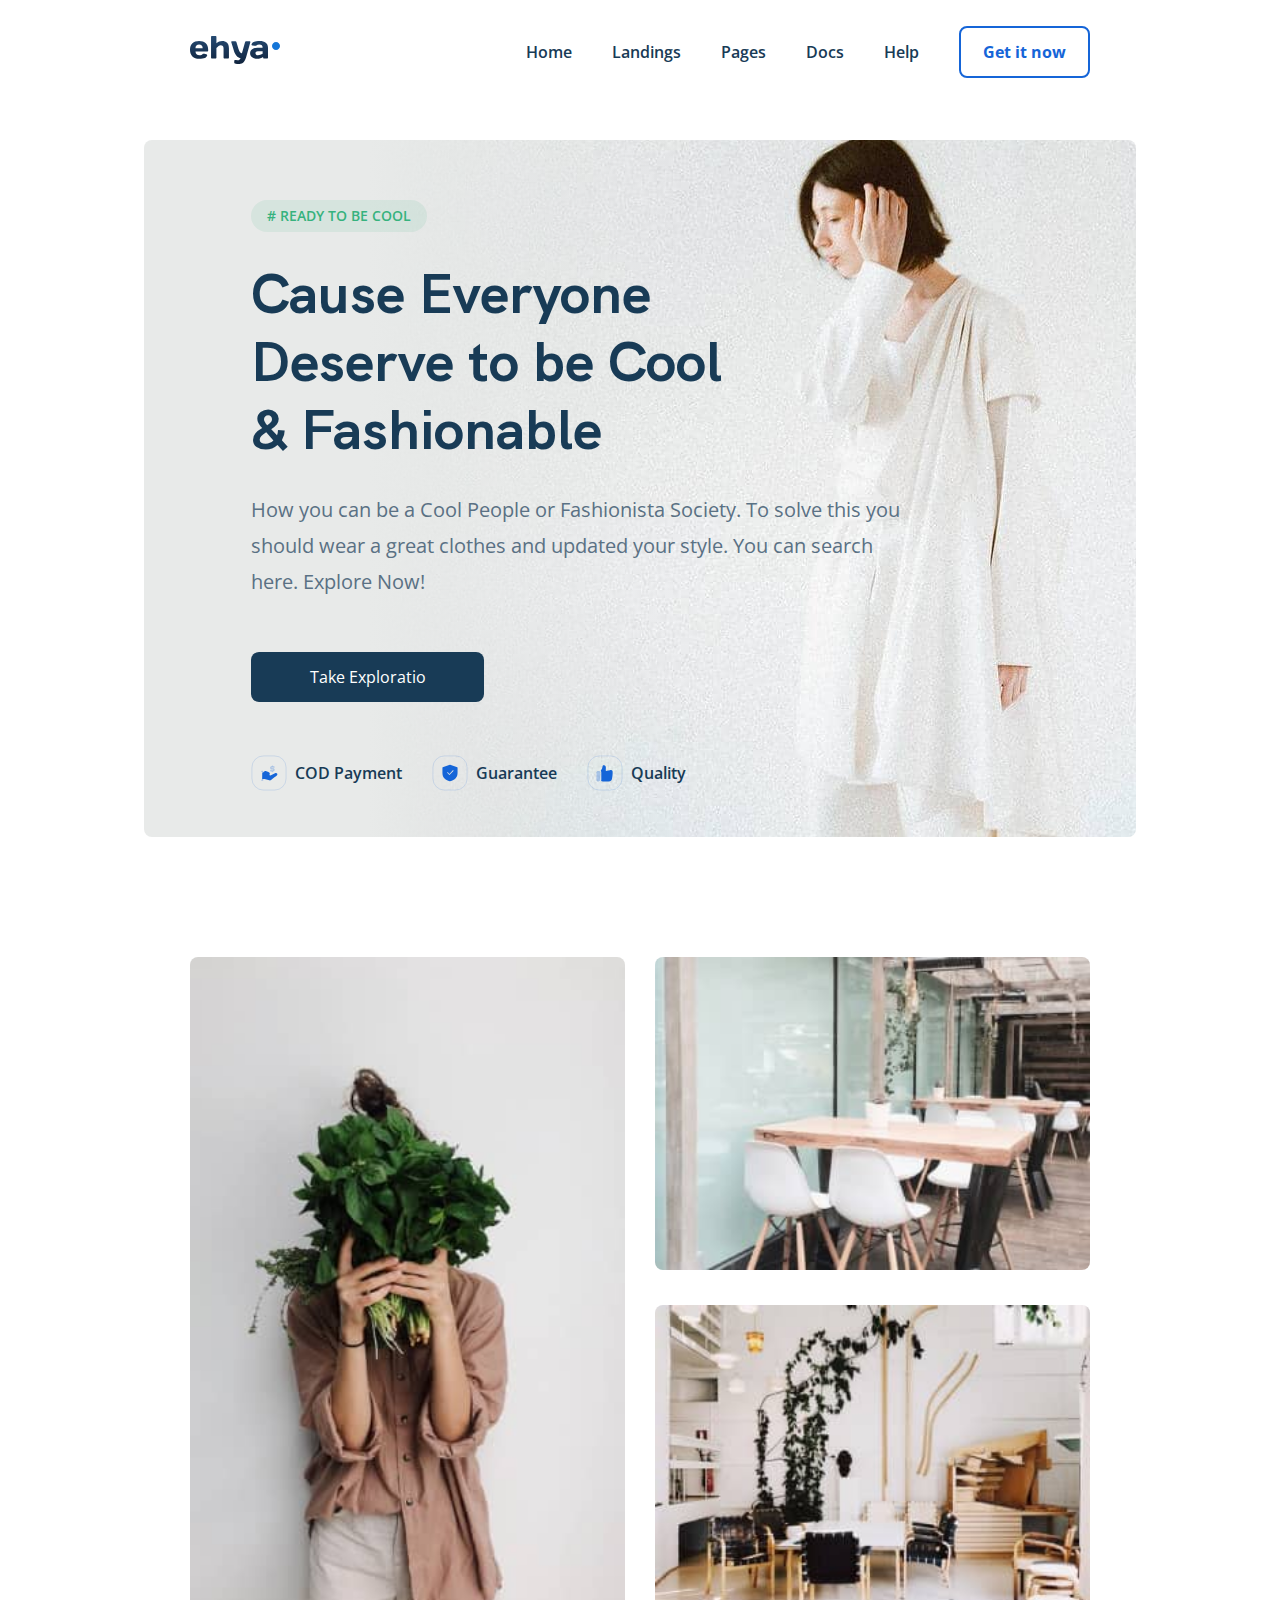
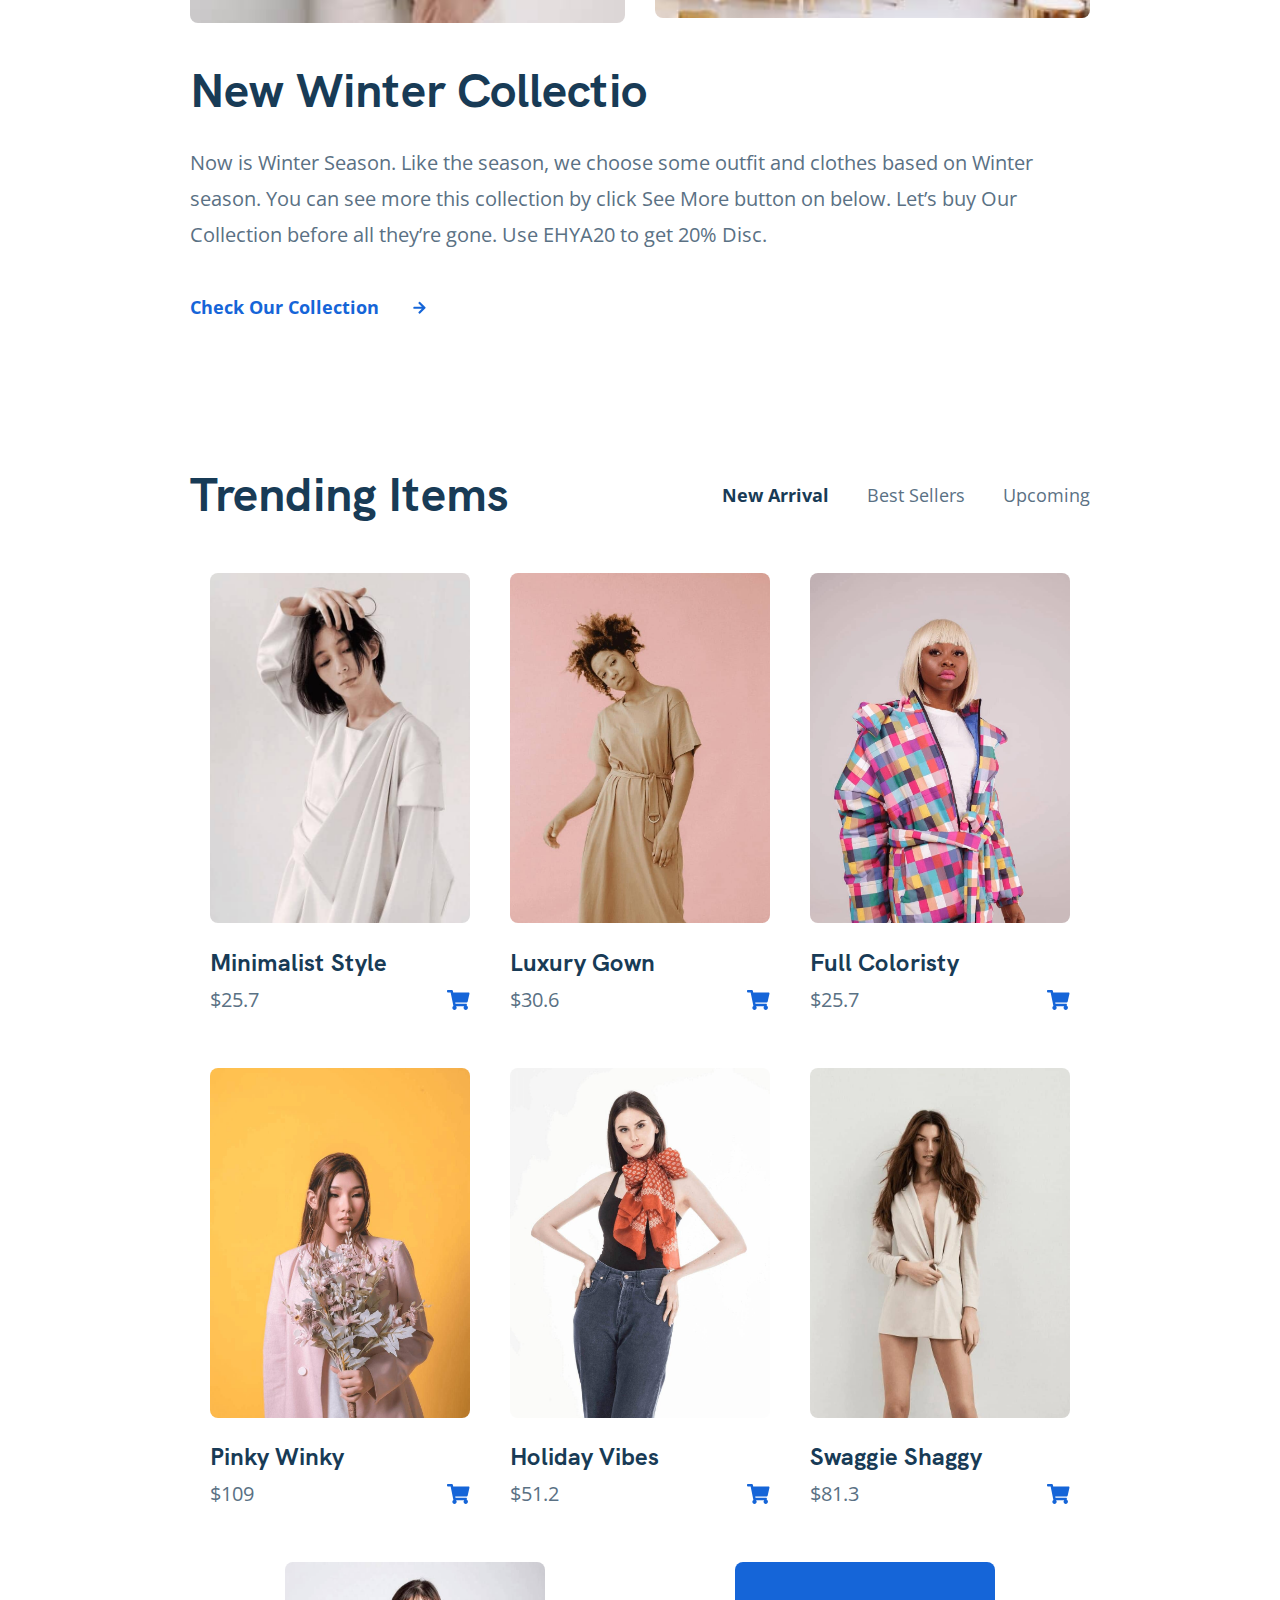
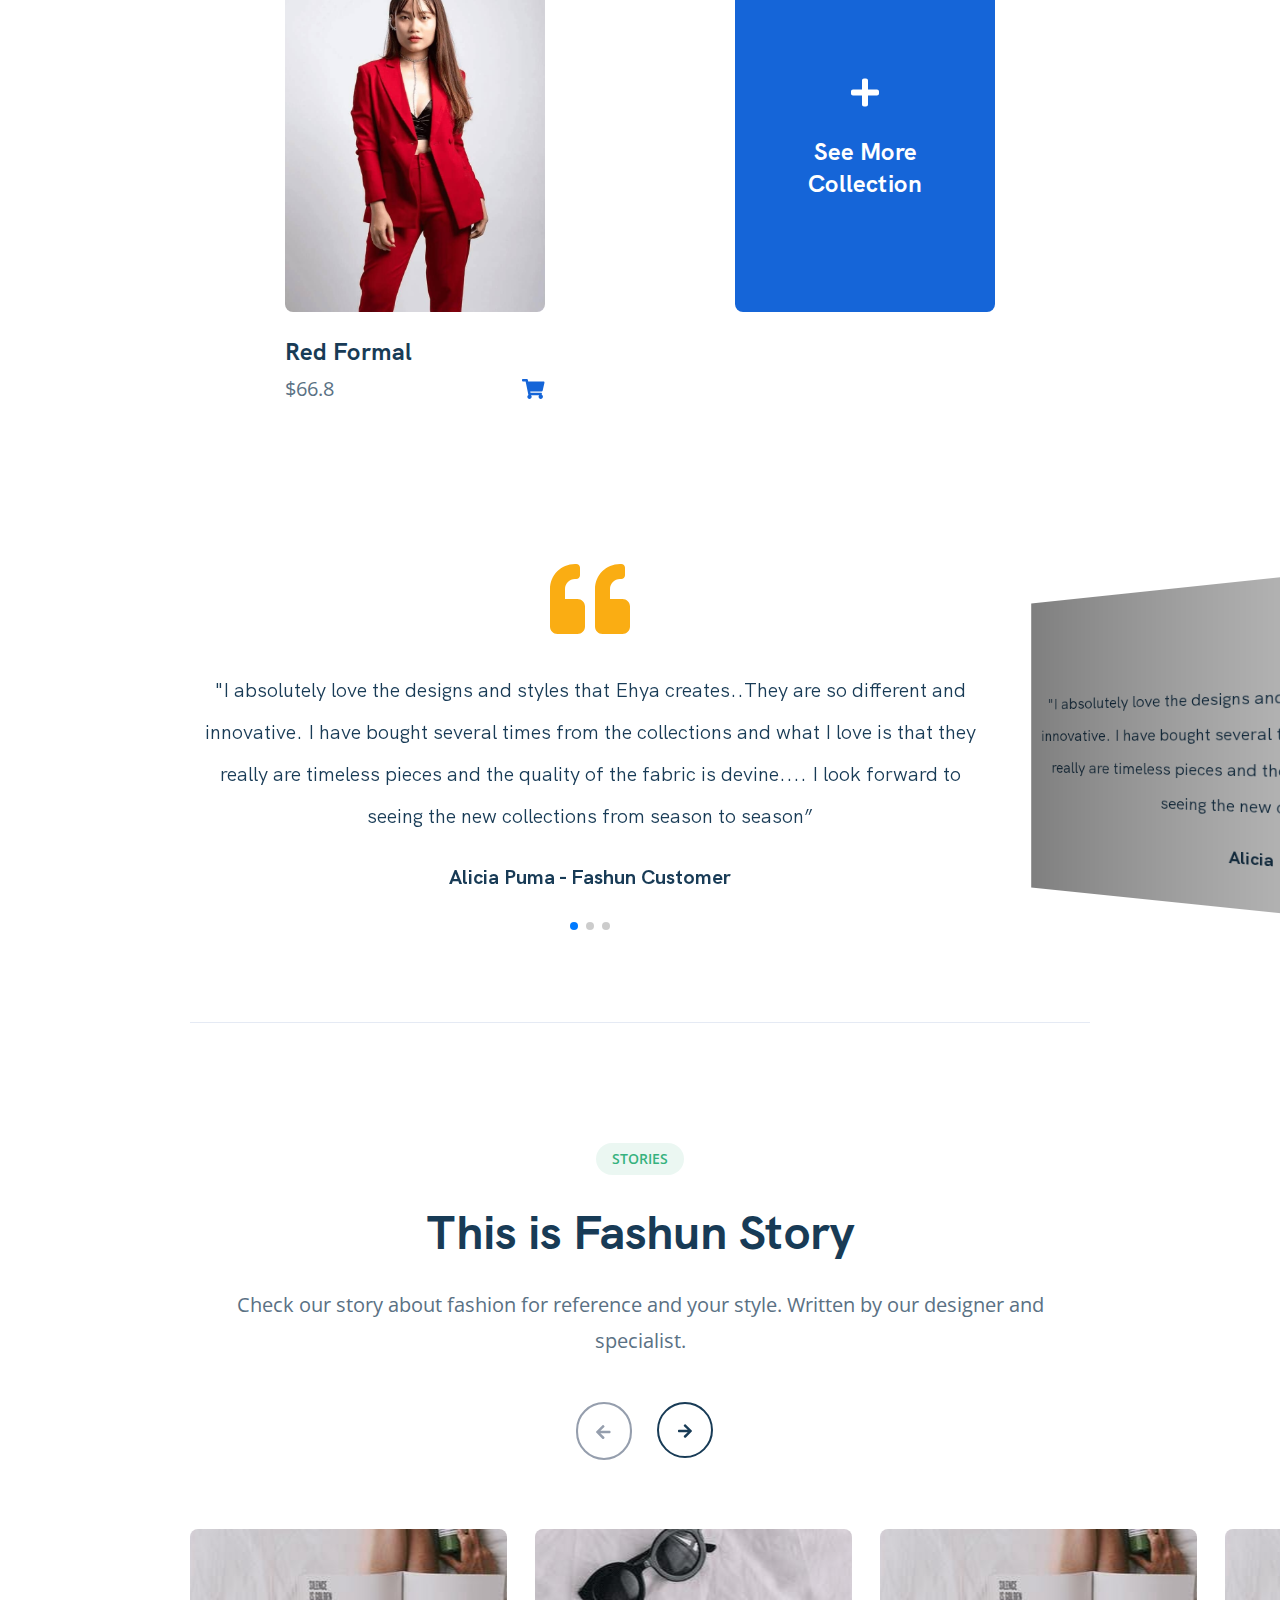
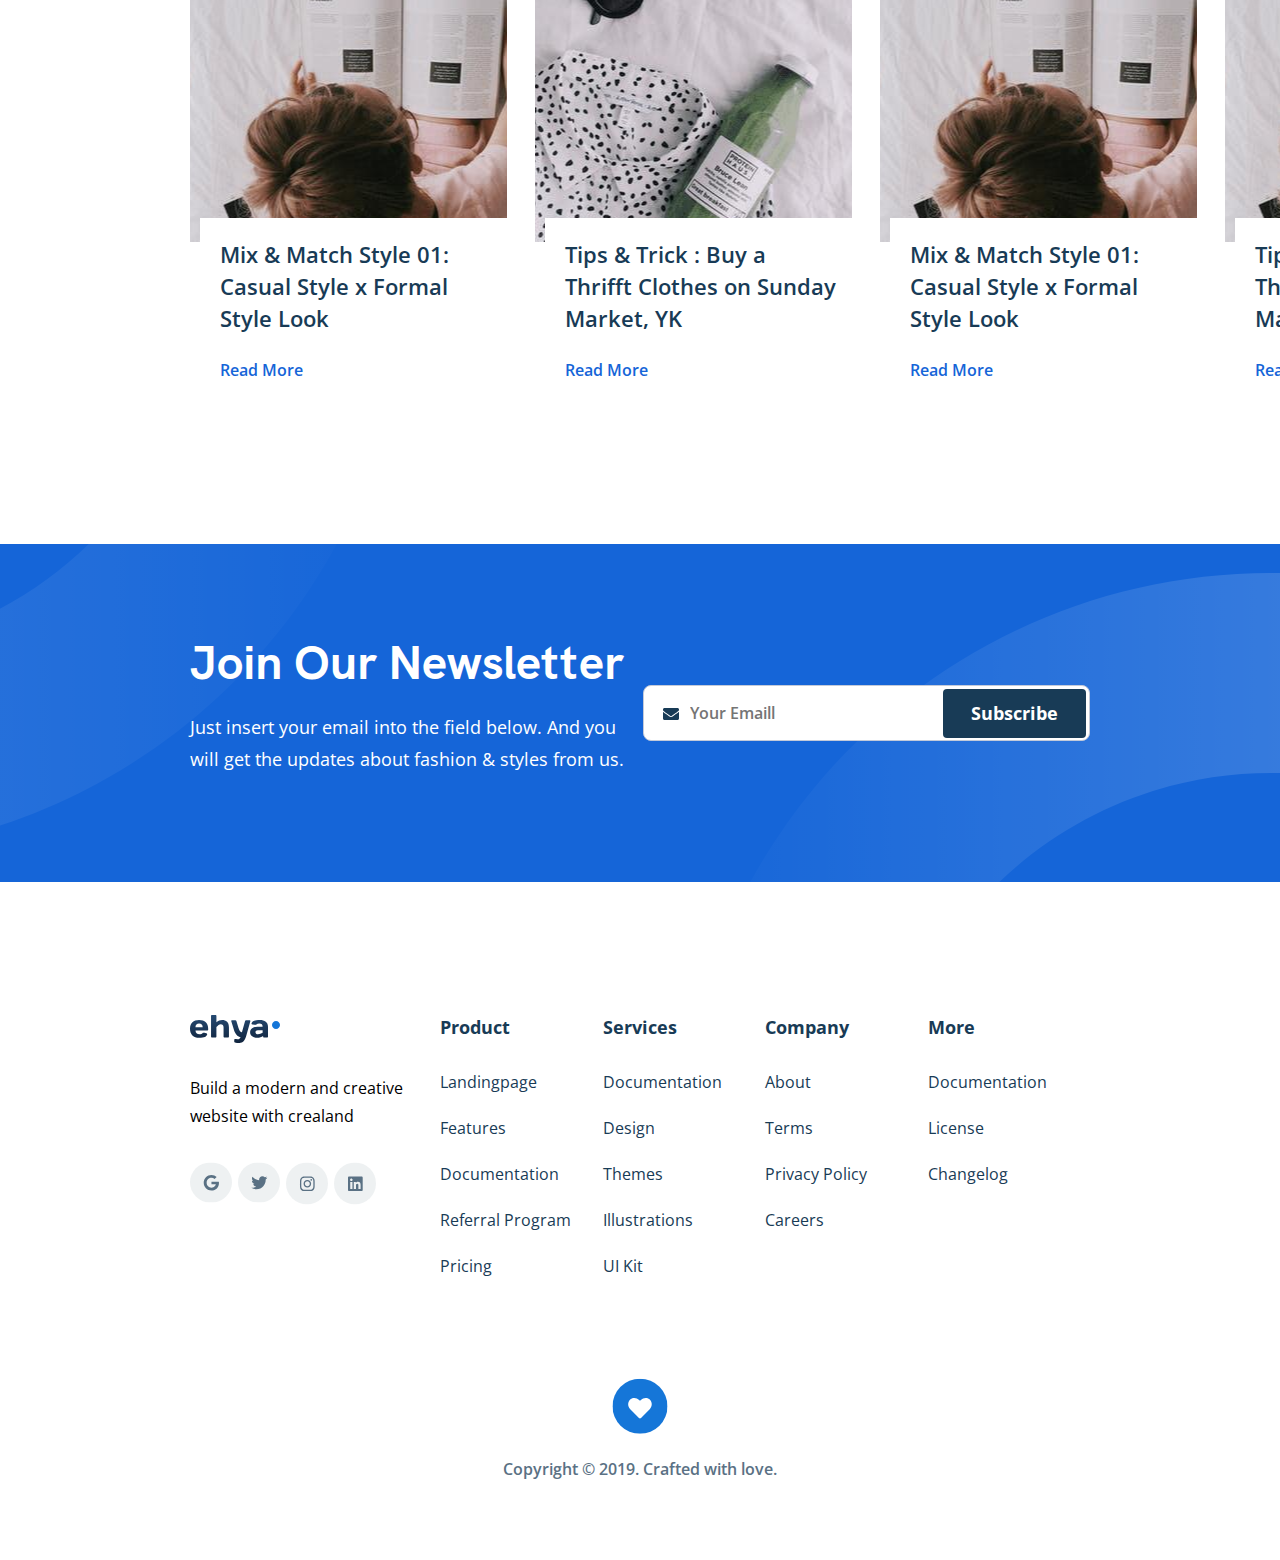
==== commit 31e74d9a: "create: block footer" ====
--- a/index.html
+++ b/index.html
@@ -4,6 +4,7 @@
     <meta charset="UTF-8" />
     <title>ehya-new fashion</title>
     <meta name="viewport" content="width=device-width, initial-scale=1.0" />
+    <base target="_blank" />
     <link rel="shortcut icon" href="./favicon.ico" type="image/x-icon" />
     <link rel="icon" href="./favicon.ico" type="image/x-icon" />
     <link
@@ -484,6 +485,99 @@
       <!-- /.container -->
     </section>
     <!-- /.subscribe -->
+
+    <footer class="footer">
+      <div class="container">
+        <div class="footer-wrapper">
+          <div class="footer-social">
+            <a href="./index.html">
+              <img
+                src="./img/svg/logo.svg"
+                alt="logo: ehya"
+                class="footer-social__logo"
+            /></a>
+
+            <p class="footer-social__p">
+              Build a modern and creative website with crealand
+            </p>
+            <div class="footer-social__items">
+              <a href="https://google.com" class="footer-social__link"
+                ><img
+                  src="./img/svg/social network/google.svg"
+                  alt="logo: google.com"
+                  class="footer-social__img"
+              /></a>
+              <a href="https://twitter.com/" class="footer-social__link"
+                ><img
+                  src="./img/svg/social network/twitter.svg"
+                  alt="logo: twitter.com"
+                  class="footer-social__img"
+              /></a>
+              <a href="https://www.instagram.com/" class="footer-social__link"
+                ><img
+                  src="./img/svg/social network/instagram.svg"
+                  alt="logo: instagram.com"
+                  class="footer-social__img"
+              /></a>
+              <a href="https://ru.linkedin.com/" class="footer-social__link"
+                ><img
+                  src="./img/svg/social network/linkedin.svg"
+                  alt="logo: linkedin.com"
+                  class="footer-social__img"
+              /></a>
+            </div>
+          </div>
+          <!-- /.footer-social -->
+          <div class="footer-info footer-info--product">
+            <h3 class="footer-info__h3">Product</h3>
+            <a href="#" class="footer-info__link">Landingpage</a>
+            <a href="#" class="footer-info__link">Features</a>
+            <a href="#" class="footer-info__link">Documentation</a>
+            <a href="#" class="footer-info__link">Referral Program</a>
+            <a href="#" class="footer-info__link">Pricing</a>
+          </div>
+          <!-- /.footer-info -->
+          <div class="footer-info footer-info--services">
+            <h3 class="footer-info__h3">Services</h3>
+            <a href="#" class="footer-info__link">Documentation</a>
+            <a href="#" class="footer-info__link">Design</a>
+            <a href="#" class="footer-info__link">Themes</a>
+            <a href="#" class="footer-info__link">Illustrations</a>
+            <a href="#" class="footer-info__link">UI Kit</a>
+          </div>
+          <!-- /.footer-info -->
+          <div class="footer-info footer-info--company">
+            <h3 class="footer-info__h3">Company</h3>
+            <a href="#" class="footer-info__link">About</a>
+            <a href="#" class="footer-info__link">Terms</a>
+            <a href="#" class="footer-info__link">Privacy Policy</a>
+            <a href="#" class="footer-info__link">Careers</a>
+          </div>
+          <!-- /.footer-info -->
+          <div class="footer-info footer-info--more">
+            <h3 class="footer-info__h3">More</h3>
+            <a href="#" class="footer-info__link">Documentation</a>
+            <a href="#" class="footer-info__link">License</a>
+            <a href="#" class="footer-info__link">Changelog</a>
+          </div>
+          <!-- /.footer-info -->
+          <div class="footer-footer">
+            <img
+              src="./img/svg/Heart.svg"
+              alt="logo: heart"
+              class="footer-footer__img"
+            />
+            <span class="footer-footer__span"
+              >Copyright © 2019. Crafted with love.</span
+            >
+          </div>
+          <!-- /.footer-footer -->
+        </div>
+        <!-- /.footer-wrapper -->
+      </div>
+      <!-- /.container -->
+    </footer>
+    <!-- /.footer -->
     <script src="https://unpkg.com/swiper/swiper-bundle.min.js"></script>
     <script src="js/main.js"></script>
   </body>
--- a/css/style.css
+++ b/css/style.css
@@ -1,2 +1,2 @@
-body{font-family:'Open Sans', sans-serif;font-weight:400}img{width:100%;height:auto}.container{width:1140px;margin:0 auto}.button{border-radius:8px;border:none}@font-face{font-family:"HKGrotesk-400";src:url("../fonts/HKGrotesk-400.woff2") format("woff2"),url("../fonts/HKGrotesk-400.woff") format("woff");font-style:normal}@font-face{font-family:"HKGrotes600";src:url("../fonts/HKGrotesk-600.woff2") format("woff2"),url("../fonts/HKGrotesk-600.woff") format("woff");font-style:normal}@font-face{font-family:"HKGrotesk-700";src:url("../fonts/HKGrotesk-700.woff2") format("woff2"),url("../fonts/HKGrotesk-700.woff") format("woff");font-style:normal}.nav-wrapper{margin:0 auto;display:-webkit-box;display:-ms-flexbox;display:flex;-webkit-box-align:center;-ms-flex-align:center;align-items:center;-webkit-box-pack:justify;-ms-flex-pack:justify;justify-content:space-between;padding:26px 0;margin-bottom:36px}.nav__items{display:-webkit-box;display:-ms-flexbox;display:flex;-webkit-box-align:center;-ms-flex-align:center;align-items:center}.nav__item{margin-right:40px;font-weight:600;font-size:16px;line-height:22px;color:#183B56;text-decoration:none}.nav-logo{width:90px;height:28px}.nav__button{border:2px solid #1565D8;padding:13px 0;width:131px;max-width:150px;background-color:#fff;cursor:pointer}.nav__link{font-weight:700;font-size:16px;line-height:22px;color:#1565D8;text-decoration:none}.nav-mobail{display:none;width:24px;height:24px;cursor:pointer}.header{margin-bottom:120px}.header-container{width:1280px;margin:0 auto}.header-hero{padding:46px 0 46px 107px;background:-webkit-gradient(linear, right top, left top, color-stop(67.34%, rgba(238,238,238,0.0001)), to(#E8EAE9)),url("../img/fon.jpg"),#E8EAE9;background:linear-gradient(270deg, rgba(238,238,238,0.0001) 67.34%, #E8EAE9 100%),url("../img/fon.jpg"),#E8EAE9;background-repeat:no-repeat;background-position:400px;border-radius:8px}.header-hero__h3{display:inline-block;font-weight:600;font-size:14px;line-height:20px;color:#36B37E;text-transform:uppercase;position:relative;padding:6px 16px;margin-bottom:28px}.header-hero__h3::before{content:'';position:absolute;top:0;left:0;right:0;bottom:0;background:#36B37E;opacity:0.1;border-radius:2000px}.header-hero__h1{font-weight:700;font-size:56px;font-family:"HKGrotesk-700";line-height:68px;color:#183B56;max-width:480px;margin-bottom:28px;margin-top:0}.header-hero__p{font-weight:400;font-size:20px;line-height:36px;color:#5A7184;max-width:652px;margin-bottom:52px}.header-hero__button{background-color:#183B56;border-radius:8px;padding:16px 0;width:233px;max-width:240px;color:#fff;margin-bottom:53px}.header-hero__info{display:-webkit-box;display:-ms-flexbox;display:flex}.header-hero__nav{display:-webkit-box;display:-ms-flexbox;display:flex;-webkit-box-align:center;-ms-flex-align:center;align-items:center;margin-right:30px;text-decoration:none;color:#183B56;font-weight:600;font-size:16px;line-height:20px}.header-hero__img{width:36px;margin-right:8px}.collection{margin-bottom:145px}.collection-wrapper{display:-ms-grid;display:grid;-ms-grid-columns:320px 320px 1fr;grid-template-columns:320px 320px 1fr;grid-gap:30px}.collection__img{border-radius:8px;background-repeat:no-repeat;background-position:center center;background-size:cover}.collection__img--1{-ms-grid-row:1;-ms-grid-row-span:2;grid-row:1/3}.collection__img--2{-ms-grid-row:1;-ms-grid-row-span:1;grid-row:1/2}.collection__img--3{-ms-grid-column:2;-ms-grid-column-span:1;grid-column:2/3}.collection-info{-ms-grid-row:1;-ms-grid-row-span:2;grid-row:1 /3;padding-left:28px}.collection-info__h1{font-family:"HKGrotesk-700";font-weight:700;font-size:48px;line-height:60px;color:#183B56;margin-bottom:24px;margin-top:8px}.collection-info__p{font-weight:400;font-size:20px;line-height:36px;color:#5A7184;margin-bottom:42px}.collection-info__link{display:-webkit-box;display:-ms-flexbox;display:flex;-webkit-box-align:center;-ms-flex-align:center;align-items:center;font-weight:700;font-size:18px;line-height:25px;color:#1565D8;text-decoration:none}.collection-info__img{width:13px;margin-left:34px}.trending{margin-bottom:96px}.trending-header{display:-webkit-box;display:-ms-flexbox;display:flex;-webkit-box-pack:justify;-ms-flex-pack:justify;justify-content:space-between;-webkit-box-align:center;-ms-flex-align:center;align-items:center;margin-bottom:48px}.trending-header__h2{font-family:"HKGrotesk-700";font-weight:700;font-size:48px;line-height:60px;color:#183B56;margin:0}.trending-header__items{display:-webkit-box;display:-ms-flexbox;display:flex}.trending-header__button{font-weight:400;font-size:18px;line-height:25px;border:none;color:#5A7184;background-color:transparent;padding:0;margin-right:38px}.trending-header__button:last-child{margin-right:0}.trending-header__button--activ{font-weight:700;color:#183B56}.trending-items{display:-webkit-box;display:-ms-flexbox;display:flex;-ms-flex-wrap:wrap;flex-wrap:wrap;-webkit-box-pack:center;-ms-flex-pack:center;justify-content:center}.trending-items__card{width:260px;margin:0 auto;margin-bottom:50px}.trending-items__img{border-radius:8px;height:350px;margin-bottom:20px;-o-object-fit:cover;object-fit:cover}.trending-items__h3{font-family:"HKGrotesk-700";font-weight:700;font-size:24px;line-height:32px;color:#183B56;margin:0 0 3px 0}.trending-items__block{display:-webkit-box;display:-ms-flexbox;display:flex;-webkit-box-pack:justify;-ms-flex-pack:justify;justify-content:space-between;-webkit-box-align:center;-ms-flex-align:center;align-items:center}.trending-items__price{font-weight:400;font-size:20px;line-height:36px;color:#5A7184}.trending-items__ico{width:23px;height:32px}.trending-items__more{display:-webkit-box;display:-ms-flexbox;display:flex;-webkit-box-orient:vertical;-webkit-box-direction:normal;-ms-flex-direction:column;flex-direction:column;-webkit-box-pack:center;-ms-flex-pack:center;justify-content:center;-webkit-box-align:center;-ms-flex-align:center;align-items:center;text-align:center;height:350px;background:#1565D8;border-radius:8px;padding:0 74px 0 74px}.trending-items__more-ico{width:28px;height:37px}.trending-items__text{font-family:"HKGrotesk-700";font-weight:700;font-size:24px;line-height:32px;color:#ffffff;margin-top:25px}.reviews{margin-bottom:80px}.reviews-container{width:800px;min-height:389px}.reviews-wrapper{display:-webkit-box;display:-ms-flexbox;display:flex;-webkit-box-orient:vertical;-webkit-box-direction:normal;-ms-flex-direction:column;flex-direction:column;-webkit-box-align:center;-ms-flex-align:center;align-items:center;text-align:center}.reviews-wrapper__img{width:80px;height:92px;margin-bottom:24px}.reviews-wrapper__p{font-family:"HKGrotesk-400";font-weight:400;font-size:20px;line-height:42px;color:#183B56;margin-top:0;margin-bottom:28px}.reviews-wrapper__h3{font-family:"HKGrotesk-700";font-weight:700;font-size:20px;line-height:24px;color:#183B56;margin-top:0;margin-bottom:48px}.story{margin-bottom:140px}.story-wrapper{display:-webkit-box;display:-ms-flexbox;display:flex;border-top:1px solid #E5EAF4;padding-top:120px}.story-container{width:662px;min-height:475px}.story-info{margin-right:96px;width:392px;position:relative}.story-info__h3{display:inline-block;font-weight:600;font-size:14px;line-height:20px;color:#36B37E;position:relative;margin:0 0 28px 0;padding:6px 16px}.story-info__h3::after{content:'';position:absolute;top:0;left:0;right:0;bottom:0;background:#36B37E;opacity:0.1;border-radius:2000px}.story-info__h1{font-family:"HKGrotesk-700";font-weight:700;font-size:48px;line-height:60px;color:#183B56;margin-top:0;margin-bottom:24px}.story-info__p{font-weight:normal;font-size:20px;line-height:36px;color:#5A7184;margin:0 0 42px 0}.story-slider{border-radius:8px 8px 0px 0px;position:relative;background-position:center center;width:312px;min-height:313px}.story-slider--1{background-image:url("../img/story-1.jpg");background-repeat:no-repeat}.story-slider--2{background-image:url("../img/story-2.jpg");background-repeat:no-repeat}.story-slider__h1{font-weight:600;font-size:22px;line-height:32px;color:#183B56;margin:0 0 25px 0}.story-slider__button{font-weight:600;font-size:16px;line-height:22px;color:#1565D8;background-color:#fff;padding:0}.story-slider__block{position:absolute;padding:20px 16px 20px 20px;background:#fff;bottom:-159px;left:10px}.story-swiper{max-width:100%}.story-swiper__button{position:absolute;height:30px;width:30px;background-color:transparent;border:none;z-index:10;width:56px;height:56px}.story-swiper__button--next{left:76px}.subscribe{background-color:#1565D8;overflow:hidden}.subscribe-wrapper{display:-webkit-box;display:-ms-flexbox;display:flex;-webkit-box-pack:justify;-ms-flex-pack:justify;justify-content:space-between;-webkit-box-align:center;-ms-flex-align:center;align-items:center;padding:100px 0;color:#fff}.subscribe-info{max-width:490px}.subscribe-info__h1{font-family:"HKGrotesk-700";font-weight:700;font-size:48px;line-height:60px;margin:0 0 14px 0}.subscribe-info__p{font-weight:400;font-size:18px;line-height:32px}.subscribe-send{position:relative}.subscribe-send::before{content:'';background-image:url("../img/svg/Oval.svg");background-repeat:no-repeat;background-position:0 0;position:absolute;bottom:-157px;right:-713px;width:1125px;height:325px;z-index:0}.subscribe-send::after{content:'';background-image:url("../img/svg/Oval-top.svg");background-repeat:no-repeat;background-position:0 0;position:absolute;bottom:-114px;right:715px;width:1153px;height:331px;z-index:0}.subscribe-send__form{position:relative;overflow:initial;width:447px}.subscribe-send__ico{width:16px;height:18px;position:absolute;top:20px;left:20px}.subscribe-send__input{font-weight:600;font-size:16px;line-height:22p;border:1px solid #C3CAD9;border-radius:8px;width:100%;height:56px;padding:0 160px 0 46px}.subscribe-send__button{font-weight:700;font-size:18px;line-height:25px;background:#183B56;padding:12px 0;width:143px;border-radius:4px;color:#fff;position:absolute;top:4px;right:4px}@media (max-width: 1280px){.container{width:900px}.header-container{width:992px}.header-hero{background-position:225px}.collection-wrapper{-ms-grid-columns:1fr 1fr;grid-template-columns:1fr 1fr}.collection-info{-ms-grid-row:3;-ms-grid-row-span:1;grid-row:3/4;grid-column:span 2;padding:0}.story-wrapper{-webkit-box-orient:vertical;-webkit-box-direction:normal;-ms-flex-direction:column;flex-direction:column}.story-info{width:100%;margin-bottom:128px}.story-info{display:-webkit-box;display:-ms-flexbox;display:flex;-webkit-box-orient:vertical;-webkit-box-direction:normal;-ms-flex-direction:column;flex-direction:column;-webkit-box-align:center;-ms-flex-align:center;align-items:center;text-align:center}.story-swiper__button--next{bottom:-57px;left:55%;-webkit-transform:translateX(-50%);transform:translateX(-50%)}.story-swiper__button--prev{bottom:-57px;left:46%;-webkit-transform:translateX(-50%);transform:translateX(-50%)}}@media (max-width: 992px){.container{width:740px}.header-container{width:768px}.header-hero{padding-left:15px;background-position:30px}.reviews-container{width:650px}.subscribe-wrapper{-webkit-box-orient:vertical;-webkit-box-direction:normal;-ms-flex-direction:column;flex-direction:column;-webkit-box-align:center;-ms-flex-align:center;align-items:center;text-align:center;padding:72px 0}.subscribe-info{margin-bottom:56px}.subscribe-send::after{bottom:84px;right:0px}.subscribe-send::before{bottom:-268px;right:-906px}}@media (max-width: 768px){.container{width:88%}.nav__items{display:none}.nav-mobail{display:block}.header-container{width:95%}.header-hero{background-position:0 0;padding:36px 0 36px 28px}.header-hero__h3{margin-bottom:24px}.header-hero__h1{font-size:40px;line-height:60px;margin-bottom:20px;width:393px}.header-hero__p{font-size:15px;line-height:32px;margin-bottom:36px;width:330px}.header-hero__button{margin-bottom:40px}.collection{margin-bottom:80px}.collection-wrapper{-ms-grid-columns:1fr 1fr;grid-template-columns:1fr 1fr}.trending{margin-bottom:30px}.trending-header{-webkit-box-orient:vertical;-webkit-box-direction:normal;-ms-flex-direction:column;flex-direction:column}.trending-header__h2{margin-bottom:28px}.trending-items__card{width:280px;margin-bottom:48px}.trending-items__img{height:350px}.reviews-container{width:100%}.reviews-wrapper__img{margin-bottom:12px}.story-swiper__button--next{left:56%}.story-swiper__button--prev{left:44%}}@media (max-width: 755px){.story-container{width:90%;max-height:1000px;overflow:hidden}.story-swiper{display:none}.story-swiper__wrapper{-webkit-box-orient:vertical;-webkit-box-direction:normal;-ms-flex-direction:column;flex-direction:column}.story-slider{display:-webkit-box;display:-ms-flexbox;display:flex;-webkit-box-pack:center;-ms-flex-pack:center;justify-content:center;-webkit-box-align:center;-ms-flex-align:center;align-items:center;height:350px}}@media (max-width: 700px){.trending-items__more{height:300px}.trending-items__card{width:240px}.trending-items__img{height:300px}}@media (max-width: 576px){.container{width:90%}.nav-wrapper{margin-bottom:0}.header{margin-bottom:60px}.header-container{width:100%}.header-hero{background-position:-125px 0px;border-radius:0}.collection{margin-bottom:64px}.collection-wrapper{grid-gap:15px}.collection__img--1{grid-column:span 2;-ms-grid-row:1;-ms-grid-row-span:1;grid-row:1/2}.collection__img--2{-ms-grid-row:2;-ms-grid-row-span:1;grid-row:2/3}.collection__img--3{-ms-grid-row:2;-ms-grid-row-span:1;grid-row:2/3}.collection-info__h1{font-size:35px;margin-bottom:0}.collection-info__p{font-size:18px}.trending{margin-bottom:0}.trending-items__more{height:245px}.trending-items__card{width:190px}.trending-items__img{height:245px}.reviews-wrapper__p{font-size:18px;line-height:36px}.reviews-wrapper__h3{font-size:20px;line-height:24px}.reviews-wrapper__img{margin-bottom:12px}.story-info__h1{font-size:28px;line-height:36px;margin-bottom:16px}.story-info__p{font-size:16px;line-height:28px;margin-bottom:36px}.story-swiper__button--prev{bottom:-36px}.story-swiper__button--next{bottom:-36px}.story-swiper__button--next{left:58%}.story-swiper__button--prev{left:42%}.subscribe-send{width:100%}.subscribe-send__grop{margin-bottom:10px}.subscribe-send__button{position:initial;width:100%;border-radius:8px}.subscribe-send__form{width:100%}.subscribe-send__input{padding-right:30px}}@media (max-width: 480px){.header-hero{display:-webkit-box;display:-ms-flexbox;display:flex;-webkit-box-orient:vertical;-webkit-box-direction:normal;-ms-flex-direction:column;flex-direction:column;-webkit-box-align:center;-ms-flex-align:center;align-items:center;text-align:center;background:-webkit-gradient(linear, left top, left bottom, color-stop(47.32%, rgba(238,238,238,0.0001)), color-stop(65.51%, #E8EAE9)),url("../img/fon.jpg");background:linear-gradient(180deg, rgba(238,238,238,0.0001) 47.32%, #E8EAE9 65.51%),url("../img/fon.jpg");background-position:center top;background-repeat:no-repeat;padding:350px 0 36px 0}.header-hero__info{display:-webkit-box;display:-ms-flexbox;display:flex;-ms-flex-wrap:wrap;flex-wrap:wrap;-webkit-box-pack:center;-ms-flex-pack:center;justify-content:center}.header-hero__nav{margin-bottom:16px}.header-hero__h3{margin-bottom:20px}.header-hero__h1{margin-bottom:20px;font-size:32px;line-height:40px;width:272px}.header-hero__p{margin-bottom:24px;font-size:16px;line-height:28px;width:280px}.header-hero__button{margin-bottom:22px;line-height:22px}.collection-info{display:-webkit-box;display:-ms-flexbox;display:flex;-webkit-box-orient:vertical;-webkit-box-direction:normal;-ms-flex-direction:column;flex-direction:column;-webkit-box-align:center;-ms-flex-align:center;align-items:center;text-align:center}.collection-info__h1{font-size:28px;line-height:36px;margin-bottom:16px}.collection-info__p{font-size:16px;line-height:28px;margin-top:0;margin-bottom:24px}.collection-info__link{font-size:16px;line-height:22px}.trending-header__h2{font-size:28px;line-height:36px}.trending-header__button{font-size:16px;line-height:22px;margin-right:15px}.trending-items__more{height:170px;padding:0}.trending-items__more-ico{width:14px}.trending-items__card{width:140px;margin-bottom:20px}.trending-items__img{height:170px;margin-bottom:13px}.trending-items__h3{font-size:16px;line-height:20px;margin-bottom:3px}.trending-items__price{font-size:14px;line-height:24px;margin-right:9px}.trending-items__ico{width:14px}.trending-items__block{-webkit-box-pack:inherit;-ms-flex-pack:inherit;justify-content:inherit}.trending-items__text{font-size:20px;line-height:24px;margin-top:10px}.reviews-wrapper__span{position:relative;display:block;width:100%}.reviews-wrapper__span::before{content:"- ";position:absolute;height:2px;top:0px;left:6px}.story-swiper__button--next{left:60%}.story-swiper__button--prev{left:40%}}@media (max-width: 350px){.header-hero__nav{margin-right:16px}.header-hero__img{width:24px}}
+body{font-family:'Open Sans', sans-serif;font-weight:400}img{width:100%;height:auto}.container{width:1140px;margin:0 auto}.button{border-radius:8px;border:none}@font-face{font-family:"HKGrotesk-400";src:url("../fonts/HKGrotesk-400.woff2") format("woff2"),url("../fonts/HKGrotesk-400.woff") format("woff");font-style:normal}@font-face{font-family:"HKGrotes600";src:url("../fonts/HKGrotesk-600.woff2") format("woff2"),url("../fonts/HKGrotesk-600.woff") format("woff");font-style:normal}@font-face{font-family:"HKGrotesk-700";src:url("../fonts/HKGrotesk-700.woff2") format("woff2"),url("../fonts/HKGrotesk-700.woff") format("woff");font-style:normal}.nav-wrapper{margin:0 auto;display:-webkit-box;display:-ms-flexbox;display:flex;-webkit-box-align:center;-ms-flex-align:center;align-items:center;-webkit-box-pack:justify;-ms-flex-pack:justify;justify-content:space-between;padding:26px 0;margin-bottom:36px}.nav__items{display:-webkit-box;display:-ms-flexbox;display:flex;-webkit-box-align:center;-ms-flex-align:center;align-items:center}.nav__item{margin-right:40px;font-weight:600;font-size:16px;line-height:22px;color:#183B56;text-decoration:none}.nav-logo{width:90px;height:28px}.nav__button{border:2px solid #1565D8;padding:13px 0;width:131px;max-width:150px;background-color:#fff;cursor:pointer}.nav__link{font-weight:700;font-size:16px;line-height:22px;color:#1565D8;text-decoration:none}.nav-mobail{display:none;width:24px;height:24px;cursor:pointer}.header{margin-bottom:120px}.header-container{width:1280px;margin:0 auto}.header-hero{padding:46px 0 46px 107px;background:-webkit-gradient(linear, right top, left top, color-stop(67.34%, rgba(238,238,238,0.0001)), to(#E8EAE9)),url("../img/fon.jpg"),#E8EAE9;background:linear-gradient(270deg, rgba(238,238,238,0.0001) 67.34%, #E8EAE9 100%),url("../img/fon.jpg"),#E8EAE9;background-repeat:no-repeat;background-position:400px;border-radius:8px}.header-hero__h3{display:inline-block;font-weight:600;font-size:14px;line-height:20px;color:#36B37E;text-transform:uppercase;position:relative;padding:6px 16px;margin-bottom:28px}.header-hero__h3::before{content:'';position:absolute;top:0;left:0;right:0;bottom:0;background:#36B37E;opacity:0.1;border-radius:2000px}.header-hero__h1{font-weight:700;font-size:56px;font-family:"HKGrotesk-700";line-height:68px;color:#183B56;max-width:480px;margin-bottom:28px;margin-top:0}.header-hero__p{font-weight:400;font-size:20px;line-height:36px;color:#5A7184;max-width:652px;margin-bottom:52px}.header-hero__button{background-color:#183B56;border-radius:8px;padding:16px 0;width:233px;max-width:240px;color:#fff;margin-bottom:53px}.header-hero__info{display:-webkit-box;display:-ms-flexbox;display:flex}.header-hero__nav{display:-webkit-box;display:-ms-flexbox;display:flex;-webkit-box-align:center;-ms-flex-align:center;align-items:center;margin-right:30px;text-decoration:none;color:#183B56;font-weight:600;font-size:16px;line-height:20px}.header-hero__img{width:36px;margin-right:8px}.collection{margin-bottom:145px}.collection-wrapper{display:-ms-grid;display:grid;-ms-grid-columns:320px 320px 1fr;grid-template-columns:320px 320px 1fr;grid-gap:30px}.collection__img{border-radius:8px;background-repeat:no-repeat;background-position:center center;background-size:cover}.collection__img--1{-ms-grid-row:1;-ms-grid-row-span:2;grid-row:1/3}.collection__img--2{-ms-grid-row:1;-ms-grid-row-span:1;grid-row:1/2}.collection__img--3{-ms-grid-column:2;-ms-grid-column-span:1;grid-column:2/3}.collection-info{-ms-grid-row:1;-ms-grid-row-span:2;grid-row:1 /3;padding-left:28px}.collection-info__h1{font-family:"HKGrotesk-700";font-weight:700;font-size:48px;line-height:60px;color:#183B56;margin-bottom:24px;margin-top:8px}.collection-info__p{font-weight:400;font-size:20px;line-height:36px;color:#5A7184;margin-bottom:42px}.collection-info__link{display:-webkit-box;display:-ms-flexbox;display:flex;-webkit-box-align:center;-ms-flex-align:center;align-items:center;font-weight:700;font-size:18px;line-height:25px;color:#1565D8;text-decoration:none}.collection-info__img{width:13px;margin-left:34px}.trending{margin-bottom:96px}.trending-header{display:-webkit-box;display:-ms-flexbox;display:flex;-webkit-box-pack:justify;-ms-flex-pack:justify;justify-content:space-between;-webkit-box-align:center;-ms-flex-align:center;align-items:center;margin-bottom:48px}.trending-header__h2{font-family:"HKGrotesk-700";font-weight:700;font-size:48px;line-height:60px;color:#183B56;margin:0}.trending-header__items{display:-webkit-box;display:-ms-flexbox;display:flex}.trending-header__button{font-weight:400;font-size:18px;line-height:25px;border:none;color:#5A7184;background-color:transparent;padding:0;margin-right:38px}.trending-header__button:last-child{margin-right:0}.trending-header__button--activ{font-weight:700;color:#183B56}.trending-items{display:-webkit-box;display:-ms-flexbox;display:flex;-ms-flex-wrap:wrap;flex-wrap:wrap;-webkit-box-pack:center;-ms-flex-pack:center;justify-content:center}.trending-items__card{width:260px;margin:0 auto;margin-bottom:50px}.trending-items__img{border-radius:8px;height:350px;margin-bottom:20px;-o-object-fit:cover;object-fit:cover}.trending-items__h3{font-family:"HKGrotesk-700";font-weight:700;font-size:24px;line-height:32px;color:#183B56;margin:0 0 3px 0}.trending-items__block{display:-webkit-box;display:-ms-flexbox;display:flex;-webkit-box-pack:justify;-ms-flex-pack:justify;justify-content:space-between;-webkit-box-align:center;-ms-flex-align:center;align-items:center}.trending-items__price{font-weight:400;font-size:20px;line-height:36px;color:#5A7184}.trending-items__ico{width:23px;height:32px}.trending-items__more{display:-webkit-box;display:-ms-flexbox;display:flex;-webkit-box-orient:vertical;-webkit-box-direction:normal;-ms-flex-direction:column;flex-direction:column;-webkit-box-pack:center;-ms-flex-pack:center;justify-content:center;-webkit-box-align:center;-ms-flex-align:center;align-items:center;text-align:center;height:350px;background:#1565D8;border-radius:8px;padding:0 74px 0 74px}.trending-items__more-ico{width:28px;height:37px}.trending-items__text{font-family:"HKGrotesk-700";font-weight:700;font-size:24px;line-height:32px;color:#ffffff;margin-top:25px}.reviews{margin-bottom:80px}.reviews-container{width:800px;min-height:389px}.reviews-wrapper{display:-webkit-box;display:-ms-flexbox;display:flex;-webkit-box-orient:vertical;-webkit-box-direction:normal;-ms-flex-direction:column;flex-direction:column;-webkit-box-align:center;-ms-flex-align:center;align-items:center;text-align:center}.reviews-wrapper__img{width:80px;height:92px;margin-bottom:24px}.reviews-wrapper__p{font-family:"HKGrotesk-400";font-weight:400;font-size:20px;line-height:42px;color:#183B56;margin-top:0;margin-bottom:28px}.reviews-wrapper__h3{font-family:"HKGrotesk-700";font-weight:700;font-size:20px;line-height:24px;color:#183B56;margin-top:0;margin-bottom:48px}.story{margin-bottom:140px}.story-wrapper{display:-webkit-box;display:-ms-flexbox;display:flex;border-top:1px solid #E5EAF4;padding-top:120px}.story-container{width:662px;min-height:475px}.story-info{margin-right:96px;width:392px;position:relative}.story-info__h3{display:inline-block;font-weight:600;font-size:14px;line-height:20px;color:#36B37E;position:relative;margin:0 0 28px 0;padding:6px 16px}.story-info__h3::after{content:'';position:absolute;top:0;left:0;right:0;bottom:0;background:#36B37E;opacity:0.1;border-radius:2000px}.story-info__h1{font-family:"HKGrotesk-700";font-weight:700;font-size:48px;line-height:60px;color:#183B56;margin-top:0;margin-bottom:24px}.story-info__p{font-weight:normal;font-size:20px;line-height:36px;color:#5A7184;margin:0 0 42px 0}.story-slider{border-radius:8px 8px 0px 0px;position:relative;background-position:center center;width:312px;min-height:313px}.story-slider--1{background-image:url("../img/story-1.jpg");background-repeat:no-repeat}.story-slider--2{background-image:url("../img/story-2.jpg");background-repeat:no-repeat}.story-slider__h1{font-weight:600;font-size:22px;line-height:32px;color:#183B56;margin:0 0 25px 0}.story-slider__button{font-weight:600;font-size:16px;line-height:22px;color:#1565D8;background-color:#fff;padding:0}.story-slider__block{position:absolute;padding:20px 16px 20px 20px;background:#fff;bottom:-159px;left:10px}.story-swiper{max-width:100%}.story-swiper__button{position:absolute;height:30px;width:30px;background-color:transparent;border:none;z-index:10;width:56px;height:56px}.story-swiper__button--next{left:76px}.subscribe{background-color:#1565D8;overflow:hidden}.subscribe-wrapper{display:-webkit-box;display:-ms-flexbox;display:flex;-webkit-box-pack:justify;-ms-flex-pack:justify;justify-content:space-between;-webkit-box-align:center;-ms-flex-align:center;align-items:center;padding:89px 0;color:#fff}.subscribe-info{max-width:490px}.subscribe-info__h1{font-family:"HKGrotesk-700";font-weight:700;font-size:48px;line-height:60px;margin:0 0 14px 0}.subscribe-info__p{font-weight:400;font-size:18px;line-height:32px}.subscribe-send{position:relative}.subscribe-send::before{content:'';background-image:url("../img/svg/Oval.svg");background-repeat:no-repeat;background-position:0 0;position:absolute;bottom:-157px;right:-713px;width:1125px;height:325px;z-index:0}.subscribe-send::after{content:'';background-image:url("../img/svg/Oval-top.svg");background-repeat:no-repeat;background-position:0 0;position:absolute;bottom:-114px;right:715px;width:1153px;height:331px;z-index:0}.subscribe-send__form{position:relative;overflow:initial;width:447px}.subscribe-send__ico{width:16px;height:18px;position:absolute;top:20px;left:20px}.subscribe-send__input{font-weight:600;font-size:16px;line-height:22p;border:1px solid #C3CAD9;border-radius:8px;width:100%;height:56px;padding:0 160px 0 46px}.subscribe-send__button{font-weight:700;font-size:18px;line-height:25px;background:#183B56;padding:12px 0;width:143px;border-radius:4px;color:#fff;position:absolute;top:4px;right:4px}.footer-wrapper{display:-ms-grid;display:grid;-ms-grid-columns:(minmax(max-content, 1fr))[5];grid-template-columns:repeat(5, minmax(-webkit-max-content, 1fr));grid-template-columns:repeat(5, minmax(max-content, 1fr));padding:133px 0 80px 0}.footer-social{width:250px}.footer-social__logo{width:90px;margin-bottom:28px}.footer-social__p{font-weight:400;font-size:16px;line-height:28px;margin:0 0 32px 0}.footer-social__items{display:-webkit-box;display:-ms-flexbox;display:flex;-webkit-box-align:center;-ms-flex-align:center;align-items:center}.footer-social__link{width:42px;height:40px;margin-right:6px}.footer-info{display:-webkit-box;display:-ms-flexbox;display:flex;-webkit-box-orient:vertical;-webkit-box-direction:normal;-ms-flex-direction:column;flex-direction:column}.footer-info__h3{font-weight:700;font-size:18px;line-height:25px;margin:0 0 31px 0;color:#183B56}.footer-info__link{font-weight:400;font-size:16px;line-height:22px;color:#183B56;text-decoration:none;margin-bottom:24px}.footer-footer{grid-column:span 5;margin:0 auto;display:-webkit-box;display:-ms-flexbox;display:flex;-webkit-box-orient:vertical;-webkit-box-direction:normal;-ms-flex-direction:column;flex-direction:column;-webkit-box-align:center;-ms-flex-align:center;align-items:center;margin-top:77px}.footer-footer__img{width:56px;height:56px;margin-bottom:24px}.footer-footer__span{font-weight:600;font-size:16px;line-height:22px;color:#5A7184}@media (max-width: 1280px){.container{width:900px}.header-container{width:992px}.header-hero{background-position:225px}.collection-wrapper{-ms-grid-columns:1fr 1fr;grid-template-columns:1fr 1fr}.collection-info{-ms-grid-row:3;-ms-grid-row-span:1;grid-row:3/4;grid-column:span 2;padding:0}.story-wrapper{-webkit-box-orient:vertical;-webkit-box-direction:normal;-ms-flex-direction:column;flex-direction:column}.story-info{width:100%;margin-bottom:128px}.story-info{display:-webkit-box;display:-ms-flexbox;display:flex;-webkit-box-orient:vertical;-webkit-box-direction:normal;-ms-flex-direction:column;flex-direction:column;-webkit-box-align:center;-ms-flex-align:center;align-items:center;text-align:center}.story-swiper__button--next{bottom:-57px;left:55%;-webkit-transform:translateX(-50%);transform:translateX(-50%)}.story-swiper__button--prev{bottom:-57px;left:46%;-webkit-transform:translateX(-50%);transform:translateX(-50%)}}@media (max-width: 992px){.container{width:740px}.header-container{width:768px}.header-hero{padding-left:15px;background-position:30px}.reviews-container{width:650px}.subscribe-wrapper{-webkit-box-orient:vertical;-webkit-box-direction:normal;-ms-flex-direction:column;flex-direction:column;-webkit-box-align:center;-ms-flex-align:center;align-items:center;text-align:center;padding:72px 0}.subscribe-info{margin-bottom:56px}.subscribe-send::after{bottom:84px;right:0px}.subscribe-send::before{bottom:-268px;right:-906px}.footer-wrapper{-ms-grid-columns:1fr 1fr 1fr;grid-template-columns:1fr 1fr 1fr}.footer-info--product{-ms-grid-column:2;-ms-grid-column-span:1;grid-column:2/3}.footer-info--services{-ms-grid-column:3;-ms-grid-column-span:1;grid-column:3/4}.footer-info--company{-ms-grid-row:2;-ms-grid-row-span:1;grid-row:2/3;-ms-grid-column:2;-ms-grid-column-span:1;grid-column:2/3}.footer-info--more{-ms-grid-row:2;-ms-grid-row-span:1;grid-row:2/3;-ms-grid-column:3;-ms-grid-column-span:1;grid-column:3/4}}@media (max-width: 768px){.container{width:88%}.nav__items{display:none}.nav-mobail{display:block}.header-container{width:95%}.header-hero{background-position:0 0;padding:36px 0 36px 28px}.header-hero__h3{margin-bottom:24px}.header-hero__h1{font-size:40px;line-height:60px;margin-bottom:20px;width:393px}.header-hero__p{font-size:15px;line-height:32px;margin-bottom:36px;width:330px}.header-hero__button{margin-bottom:40px}.collection{margin-bottom:80px}.collection-wrapper{-ms-grid-columns:1fr 1fr;grid-template-columns:1fr 1fr}.trending{margin-bottom:30px}.trending-header{-webkit-box-orient:vertical;-webkit-box-direction:normal;-ms-flex-direction:column;flex-direction:column}.trending-header__h2{margin-bottom:28px}.trending-items__card{width:280px;margin-bottom:48px}.trending-items__img{height:350px}.reviews-container{width:100%}.reviews-wrapper__img{margin-bottom:12px}.story{margin-bottom:26px}.story-swiper__button--next{left:56%}.story-swiper__button--prev{left:44%}.footer-info--product,.footer-info--company{padding-left:40px;margin-bottom:24px}.footer-info--services,.footer-info--more{padding-left:20px}.footer-footer{margin-top:10px}.story-container{width:90%;max-height:1000px;overflow:hidden}.story-swiper{display:none}.story-swiper__wrapper{-webkit-box-orient:vertical;-webkit-box-direction:normal;-ms-flex-direction:column;flex-direction:column}.story-slider{display:-webkit-box;display:-ms-flexbox;display:flex;-webkit-box-pack:center;-ms-flex-pack:center;justify-content:center;-webkit-box-align:center;-ms-flex-align:center;align-items:center;height:350px}}@media (max-width: 700px){.trending-items__more{height:300px}.trending-items__card{width:240px}.trending-items__img{height:300px}.footer-info--product,.footer-info--company{padding-left:0;margin-bottom:24px}}@media (max-width: 576px){.container{width:90%}.nav-wrapper{margin-bottom:0}.header{margin-bottom:60px}.header-container{width:100%}.header-hero{background-position:-125px 0px;border-radius:0}.collection{margin-bottom:64px}.collection-wrapper{grid-gap:15px}.collection__img--1{grid-column:span 2;-ms-grid-row:1;-ms-grid-row-span:1;grid-row:1/2}.collection__img--2{-ms-grid-row:2;-ms-grid-row-span:1;grid-row:2/3}.collection__img--3{-ms-grid-row:2;-ms-grid-row-span:1;grid-row:2/3}.collection-info__h1{font-size:35px;margin-bottom:0}.collection-info__p{font-size:18px}.trending{margin-bottom:0}.trending-items__more{height:245px}.trending-items__card{width:190px}.trending-items__img{height:245px}.reviews-wrapper__p{font-size:18px;line-height:36px}.reviews-wrapper__h3{font-size:20px;line-height:24px}.reviews-wrapper__img{margin-bottom:12px}.story-info__h1{font-size:28px;line-height:36px;margin-bottom:16px}.story-info__p{font-size:16px;line-height:28px;margin-bottom:36px}.story-swiper__button--prev{bottom:-36px}.story-swiper__button--next{bottom:-36px}.story-swiper__button--next{left:58%}.story-swiper__button--prev{left:42%}.subscribe-send{width:100%}.subscribe-send__grop{margin-bottom:10px}.subscribe-send__button{position:initial;width:100%;border-radius:8px}.subscribe-send__form{width:100%}.subscribe-send__input{padding-right:30px}.footer-wrapper{-ms-grid-columns:1fr 1fr;grid-template-columns:1fr 1fr;padding-top:48px}.footer-info--product{-ms-grid-column:1;-ms-grid-column-span:1;grid-column:1/2}.footer-info--services{-ms-grid-column:2;-ms-grid-column-span:1;grid-column:2/3}.footer-info--company{-ms-grid-row:2;-ms-grid-row-span:1;grid-row:2/3;-ms-grid-column:1;-ms-grid-column-span:1;grid-column:1/2}.footer-info--more{-ms-grid-row:2;-ms-grid-row-span:1;grid-row:2/3;-ms-grid-column:2;-ms-grid-column-span:1;grid-column:2/3}.footer-social{-ms-grid-row:3;-ms-grid-row-span:1;grid-row:3/4;grid-column:span 2;display:-webkit-box;display:-ms-flexbox;display:flex;-webkit-box-orient:vertical;-webkit-box-direction:normal;-ms-flex-direction:column;flex-direction:column;-webkit-box-align:center;-ms-flex-align:center;align-items:center;text-align:center;width:100%}.footer-footer{display:none}}@media (max-width: 480px){.header-hero{display:-webkit-box;display:-ms-flexbox;display:flex;-webkit-box-orient:vertical;-webkit-box-direction:normal;-ms-flex-direction:column;flex-direction:column;-webkit-box-align:center;-ms-flex-align:center;align-items:center;text-align:center;background:-webkit-gradient(linear, left top, left bottom, color-stop(47.32%, rgba(238,238,238,0.0001)), color-stop(65.51%, #E8EAE9)),url("../img/fon.jpg");background:linear-gradient(180deg, rgba(238,238,238,0.0001) 47.32%, #E8EAE9 65.51%),url("../img/fon.jpg");background-position:center top;background-repeat:no-repeat;padding:350px 0 36px 0}.header-hero__info{display:-webkit-box;display:-ms-flexbox;display:flex;-ms-flex-wrap:wrap;flex-wrap:wrap;-webkit-box-pack:center;-ms-flex-pack:center;justify-content:center}.header-hero__nav{margin-bottom:16px}.header-hero__h3{margin-bottom:20px}.header-hero__h1{margin-bottom:20px;font-size:32px;line-height:40px;width:272px}.header-hero__p{margin-bottom:24px;font-size:16px;line-height:28px;width:280px}.header-hero__button{margin-bottom:22px;line-height:22px}.collection-info{display:-webkit-box;display:-ms-flexbox;display:flex;-webkit-box-orient:vertical;-webkit-box-direction:normal;-ms-flex-direction:column;flex-direction:column;-webkit-box-align:center;-ms-flex-align:center;align-items:center;text-align:center}.collection-info__h1{font-size:28px;line-height:36px;margin-bottom:16px}.collection-info__p{font-size:16px;line-height:28px;margin-top:0;margin-bottom:24px}.collection-info__link{font-size:16px;line-height:22px}.trending-header__h2{font-size:28px;line-height:36px}.trending-header__button{font-size:16px;line-height:22px;margin-right:15px}.trending-items__more{height:170px;padding:0}.trending-items__more-ico{width:14px}.trending-items__card{width:140px;margin-bottom:20px}.trending-items__img{height:170px;margin-bottom:13px}.trending-items__h3{font-size:16px;line-height:20px;margin-bottom:3px}.trending-items__price{font-size:14px;line-height:24px;margin-right:9px}.trending-items__ico{width:14px}.trending-items__block{-webkit-box-pack:inherit;-ms-flex-pack:inherit;justify-content:inherit}.trending-items__text{font-size:20px;line-height:24px;margin-top:10px}.reviews-wrapper__span{position:relative;display:block;width:100%}.reviews-wrapper__span::before{content:"- ";position:absolute;height:2px;top:0px;left:6px}.story-swiper__button--next{left:60%}.story-swiper__button--prev{left:40%}}@media (max-width: 350px){.header-hero__nav{margin-right:16px}.header-hero__img{width:24px}}
 /*# sourceMappingURL=style.css.map */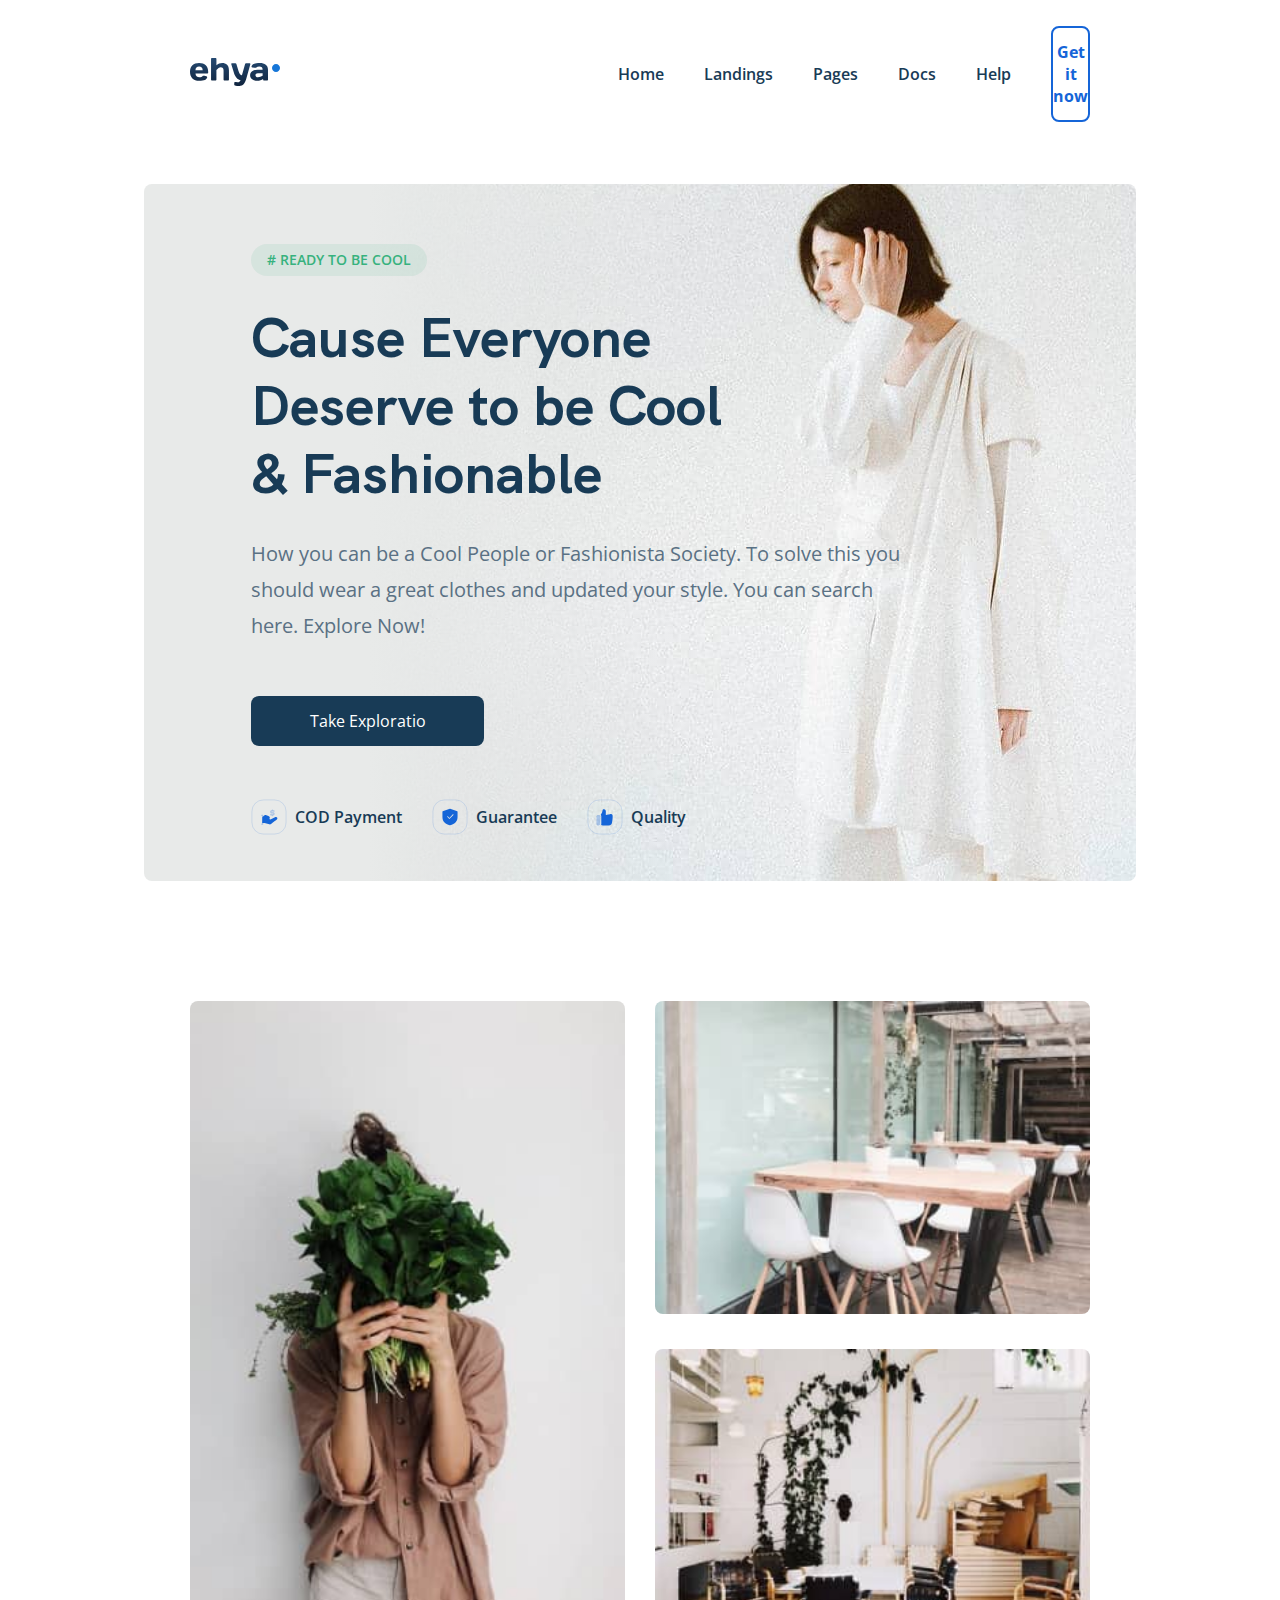
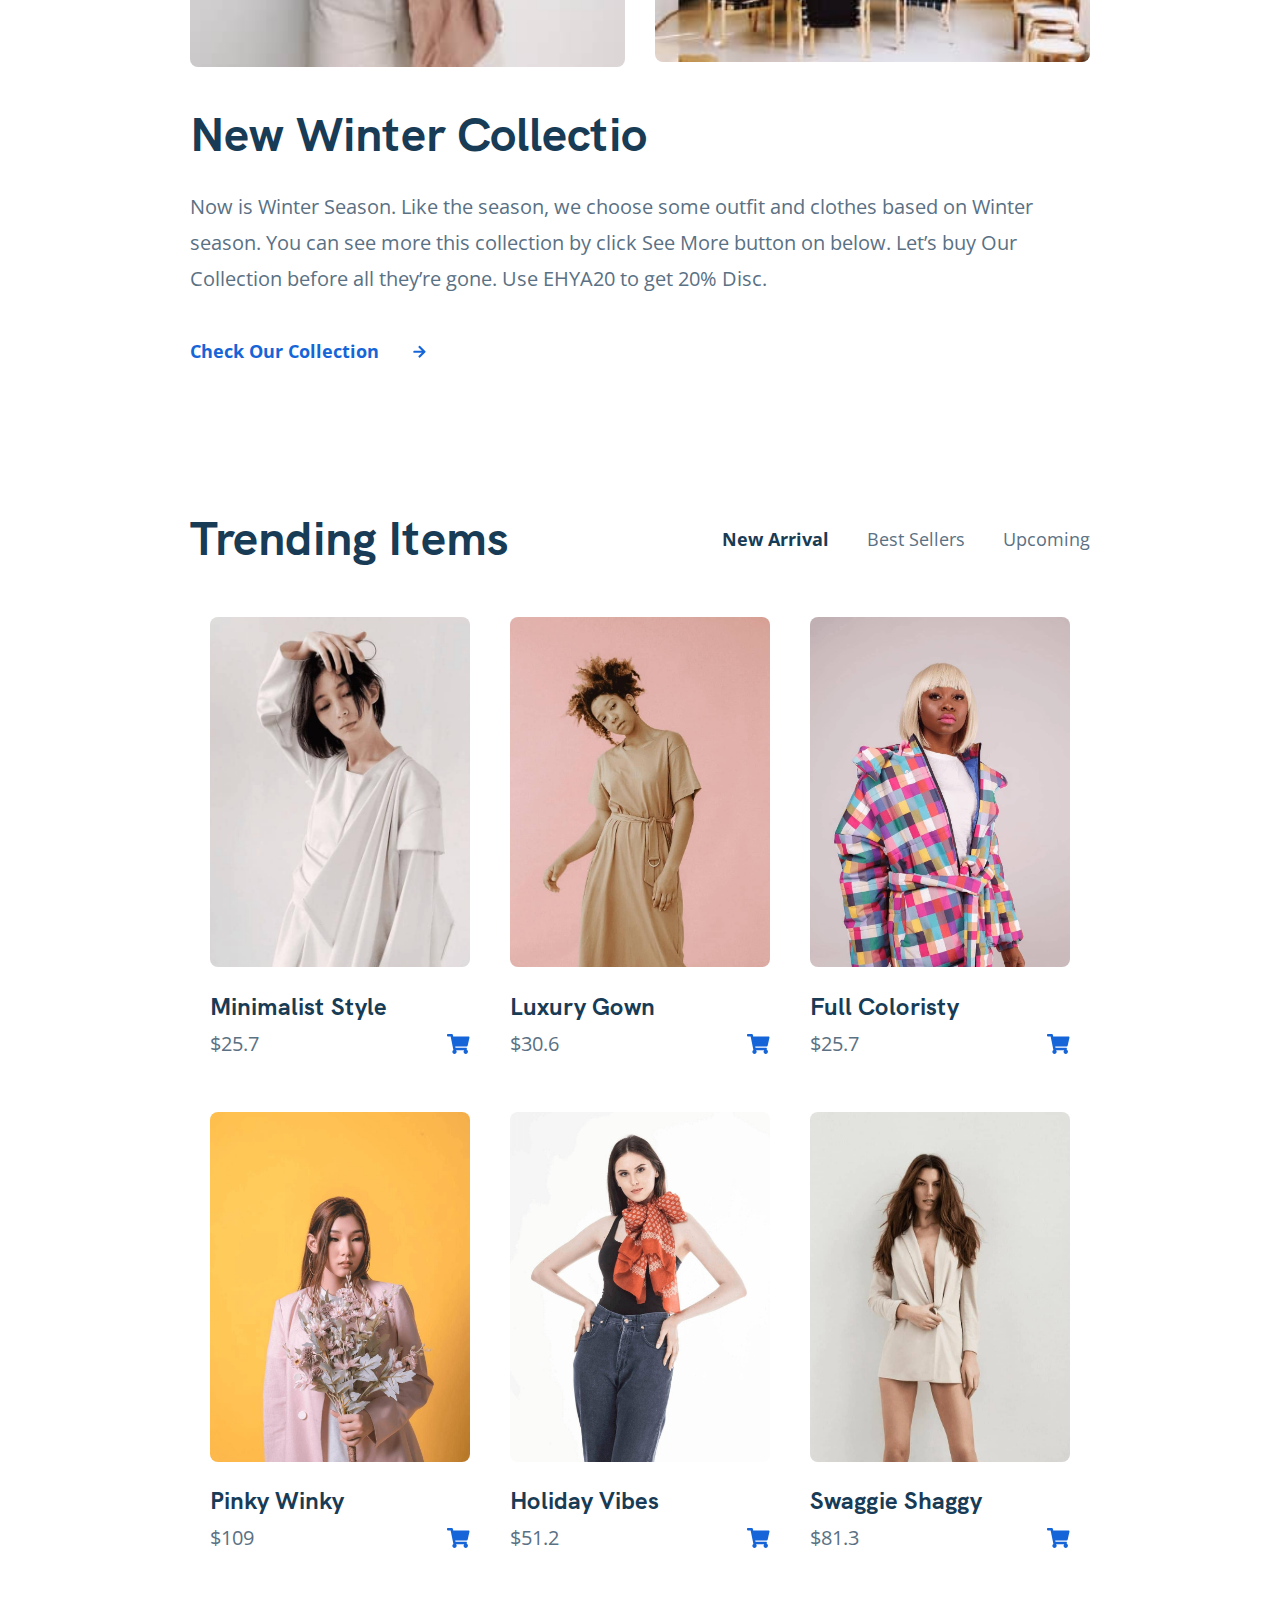
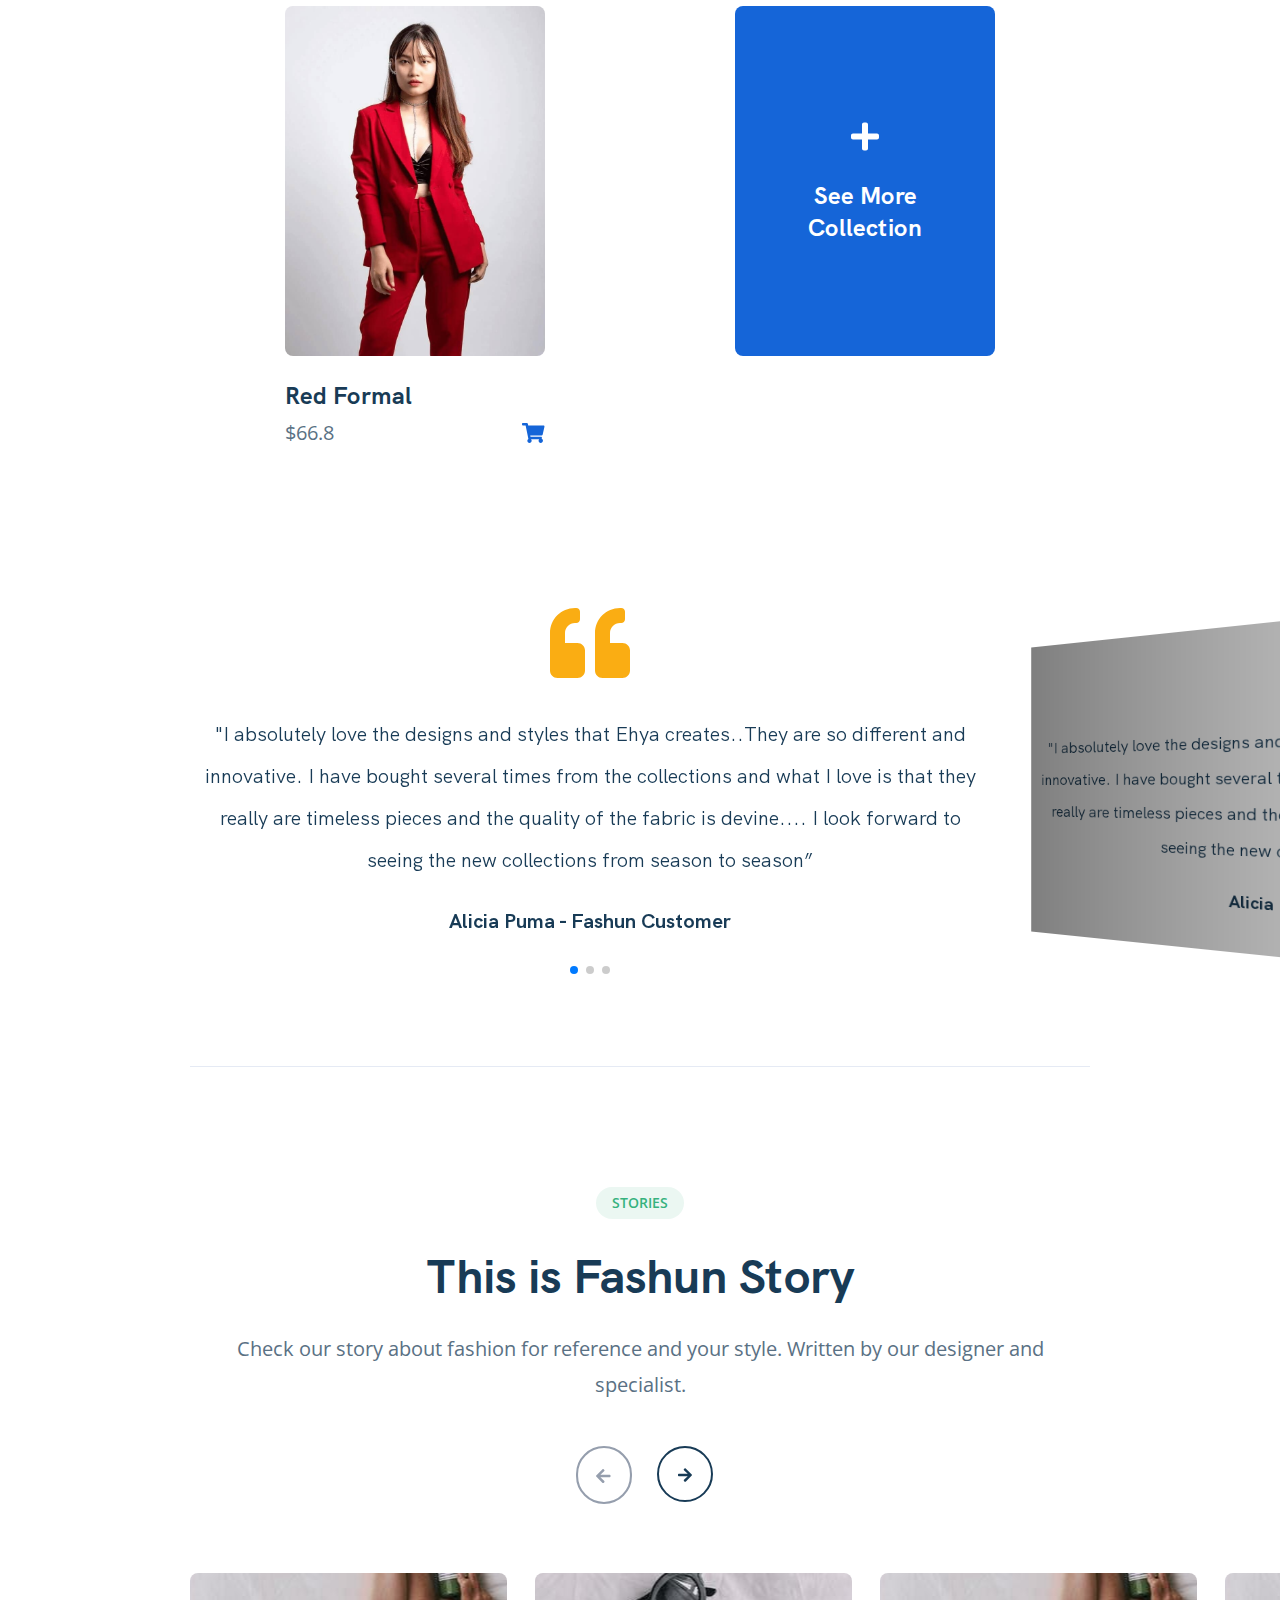
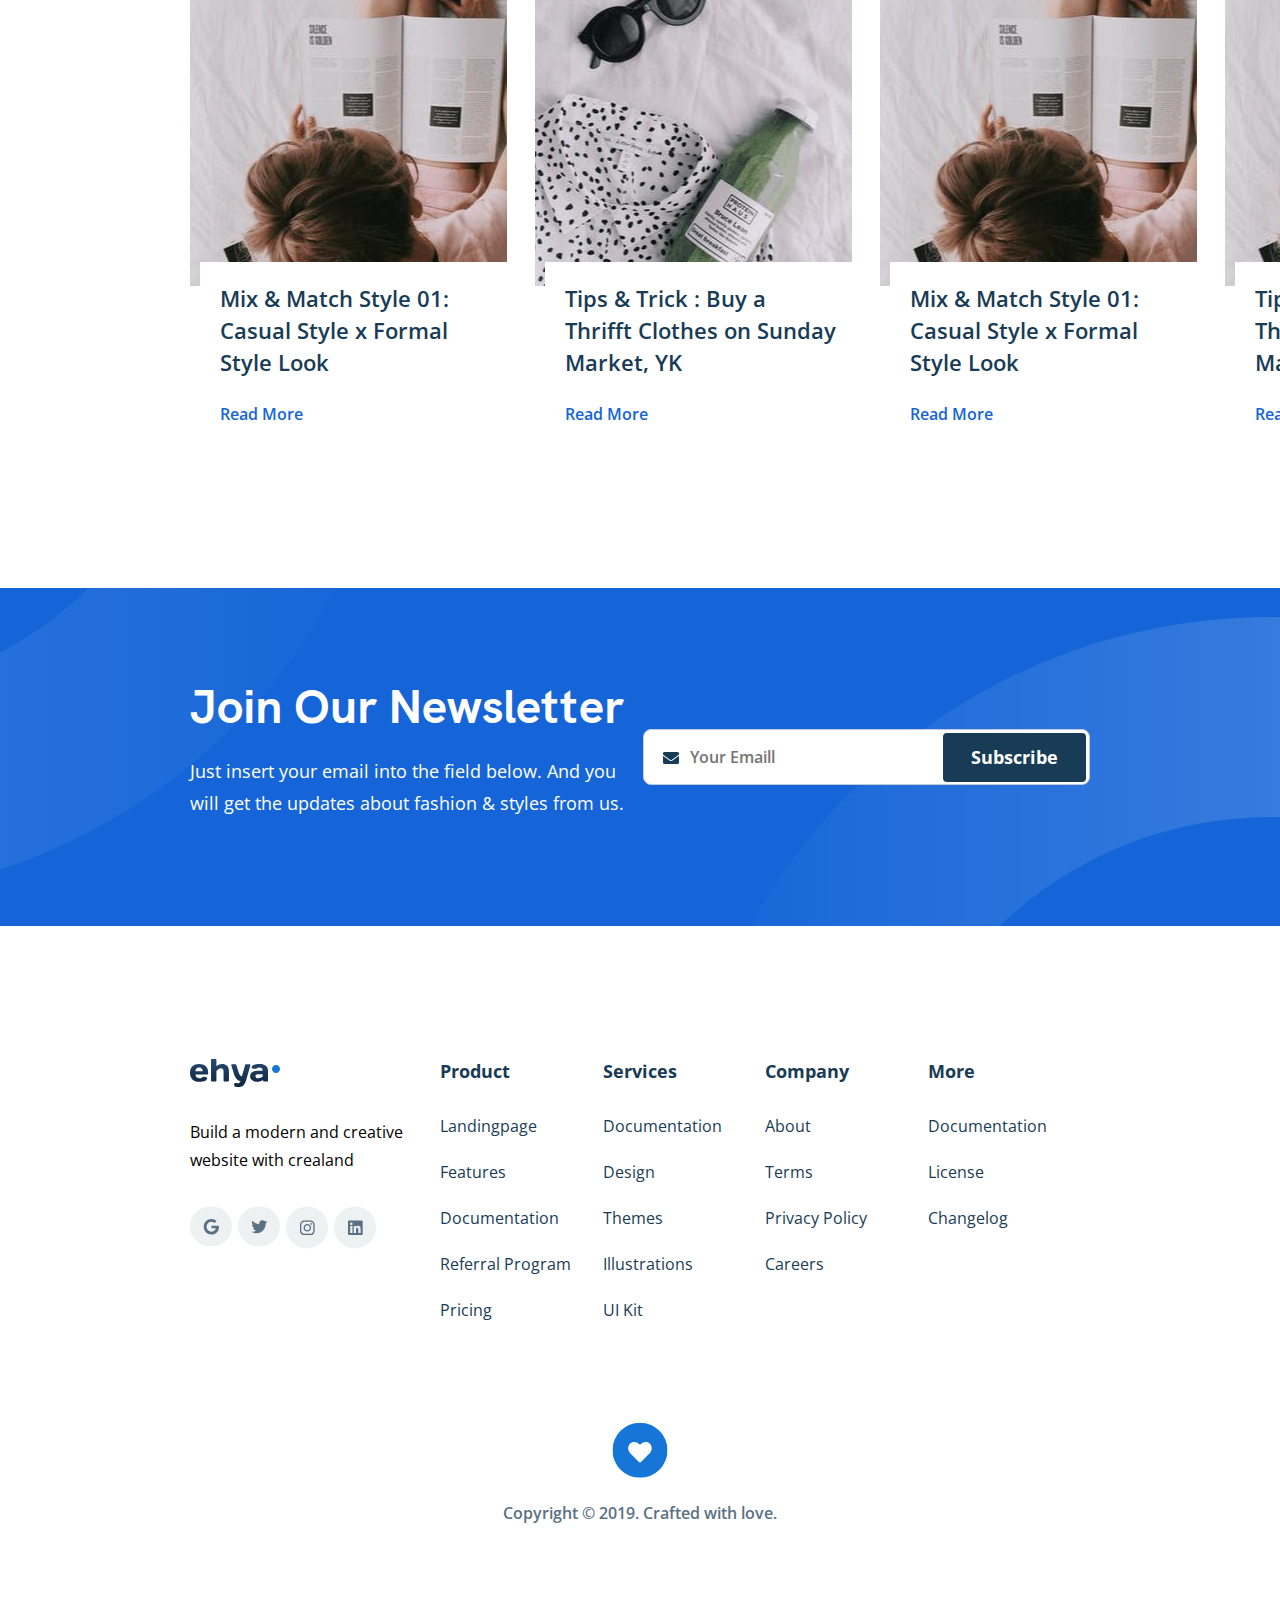
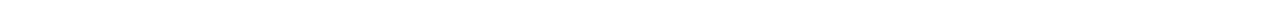
==== commit 470d51cf: "Create: mobail menu and validation form" ====
--- a/index.html
+++ b/index.html
@@ -29,6 +29,7 @@
           </a>
 
           <div class="nav__items">
+            <img src="./img/svg/close.svg" alt="" class="nav__item--mobail" />
             <a href="#" class="nav__item">Home</a>
             <a href="#" class="nav__item">Landings</a>
             <a href="#" class="nav__item">Pages</a>
@@ -463,7 +464,7 @@
             </p>
           </div>
           <div class="subscribe-send">
-            <form action="#" class="subscribe-send__form">
+            <form action="send.php" method="POST" class="subscribe-send__form">
               <img
                 src="./img/svg/letter.svg"
                 class="subscribe-send__ico"
@@ -474,6 +475,8 @@
                   type="email"
                   class="subscribe-send__input"
                   placeholder="Your Emaill"
+                  name="email"
+                  required
                 />
               </div>
               <button class="button subscribe-send__button">Subscribe</button>
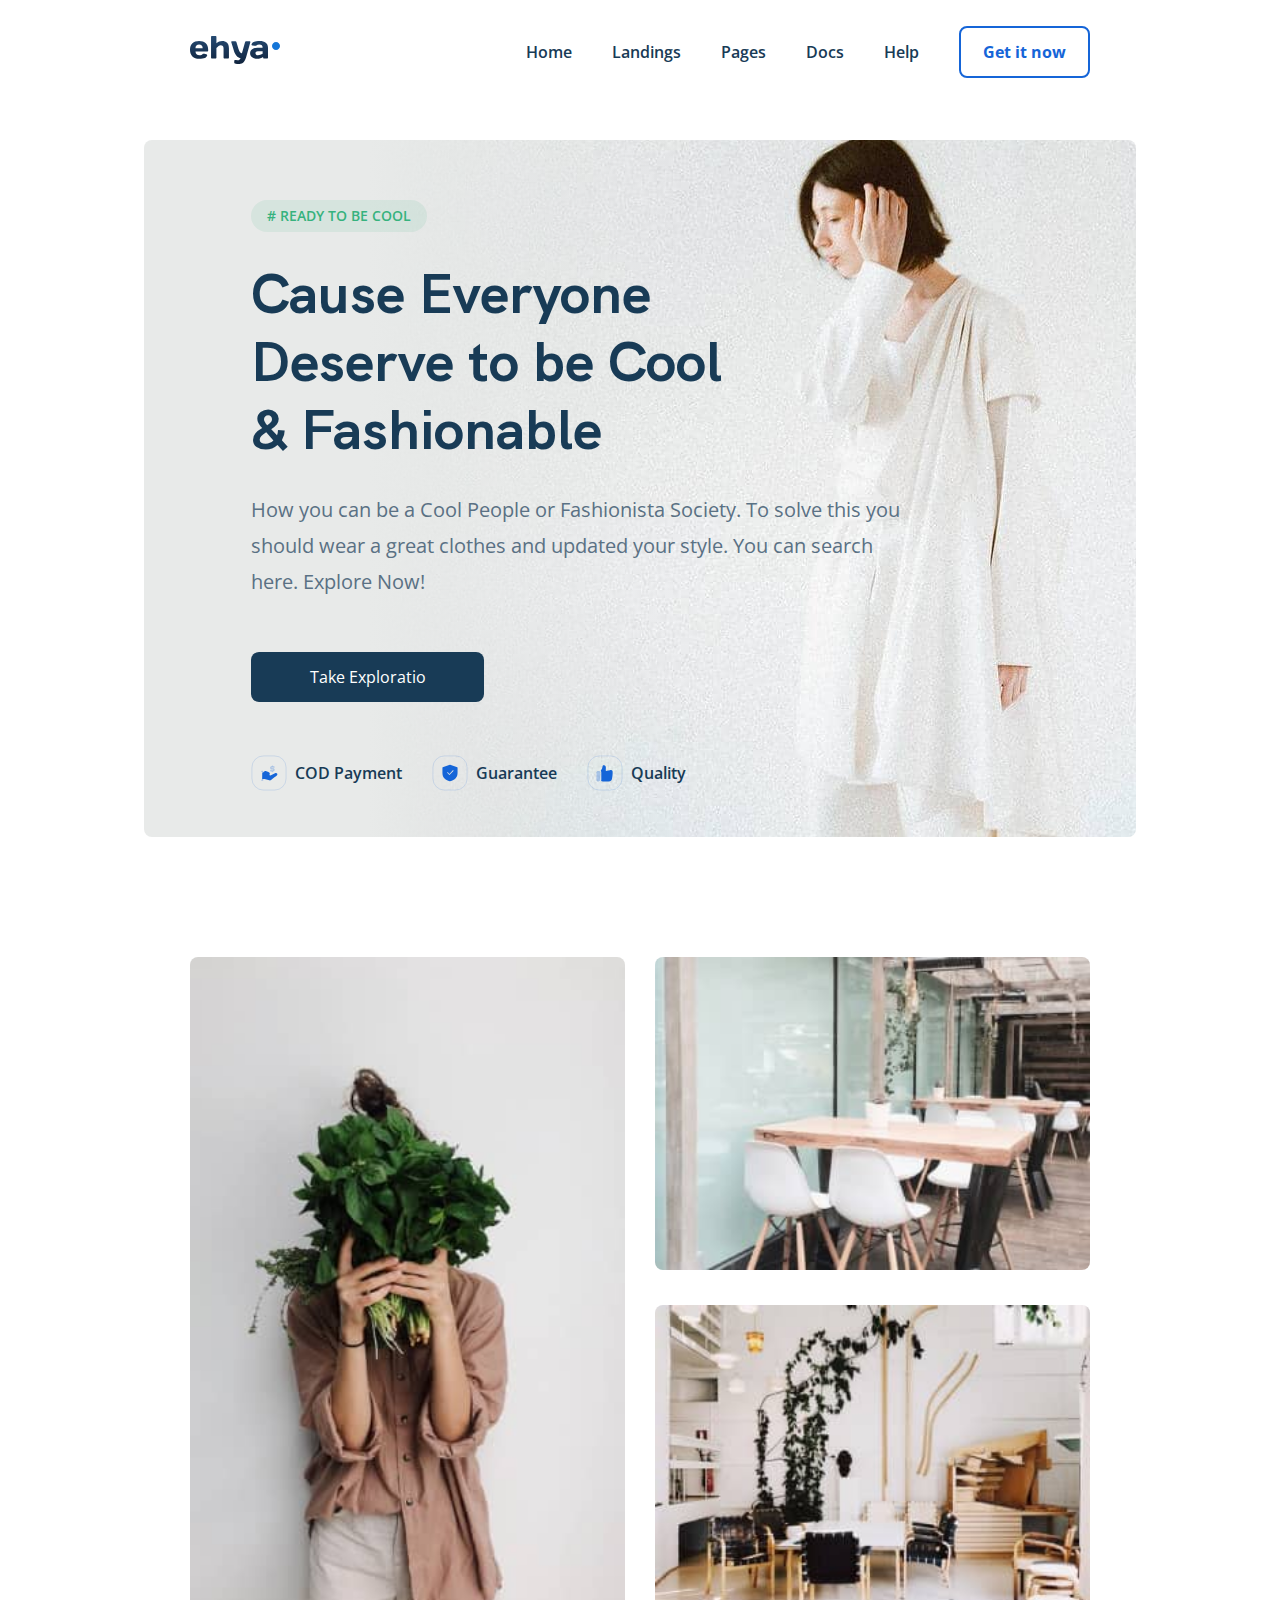
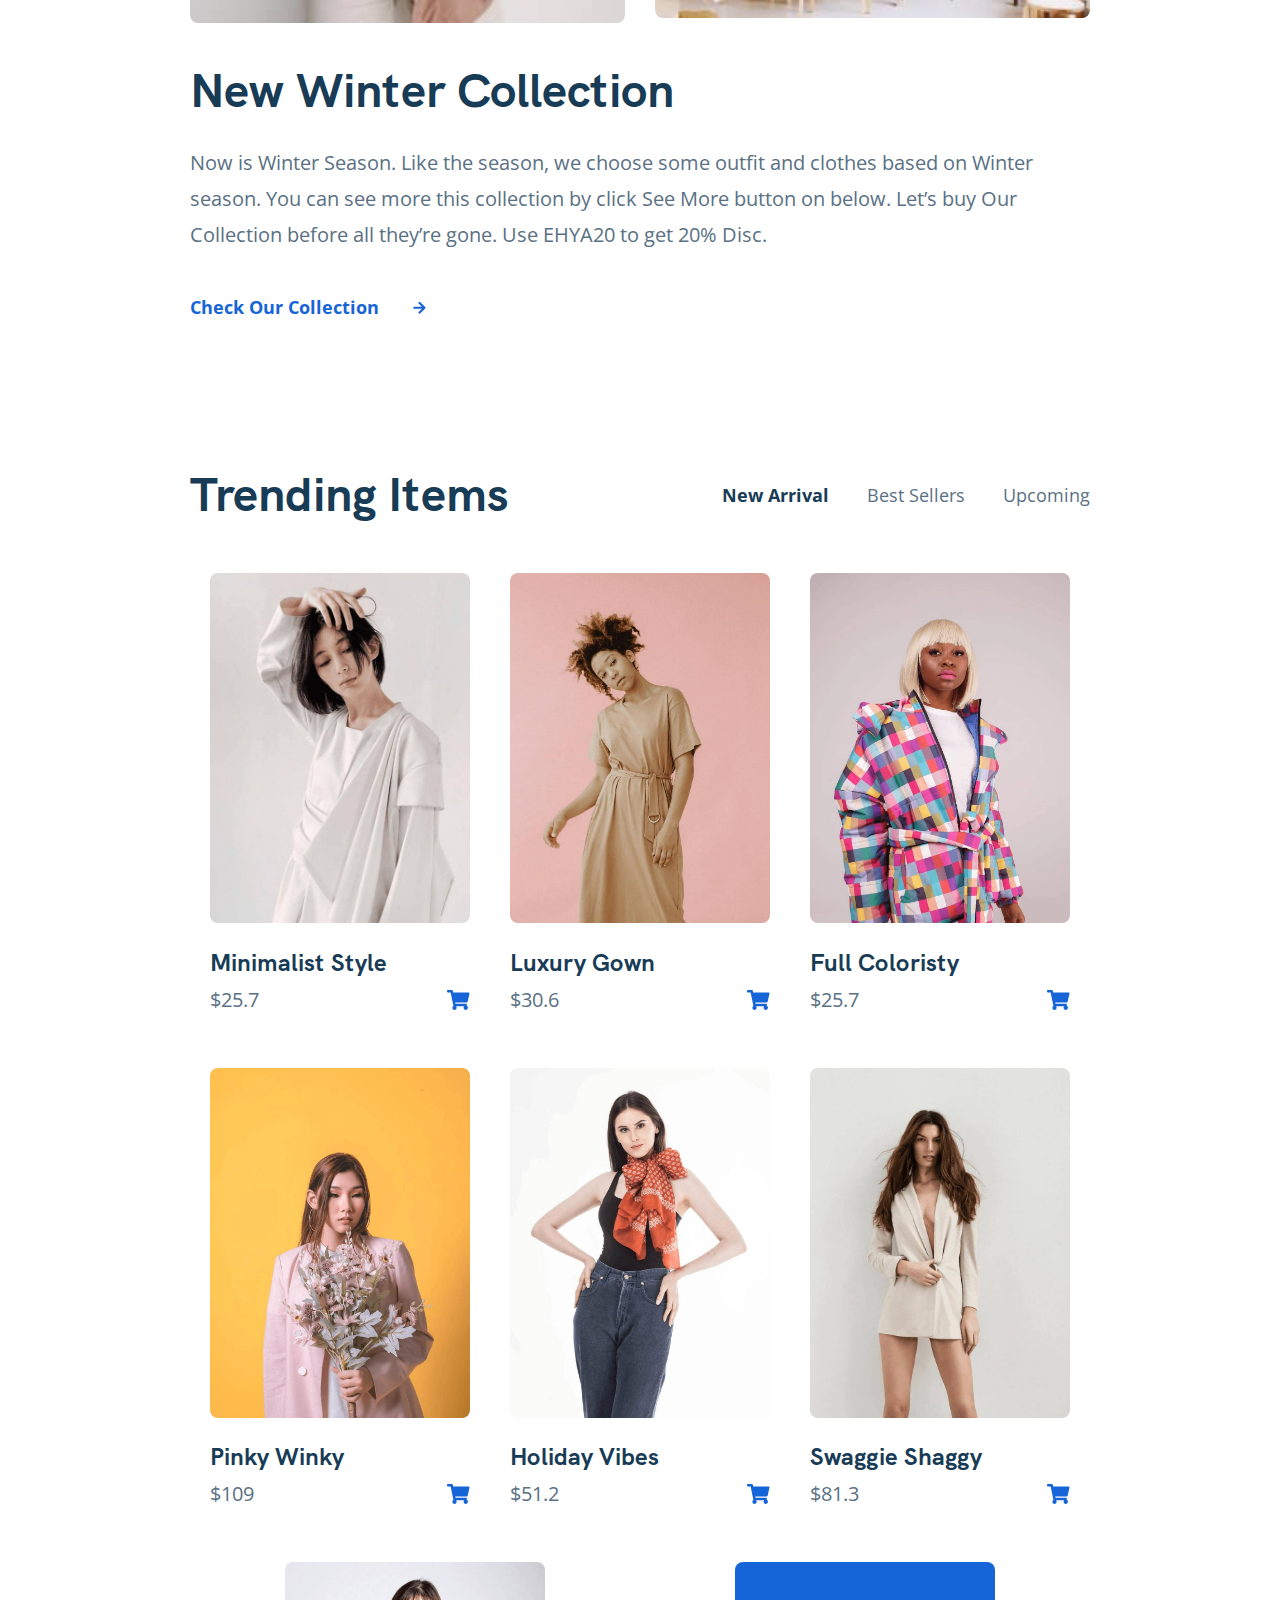
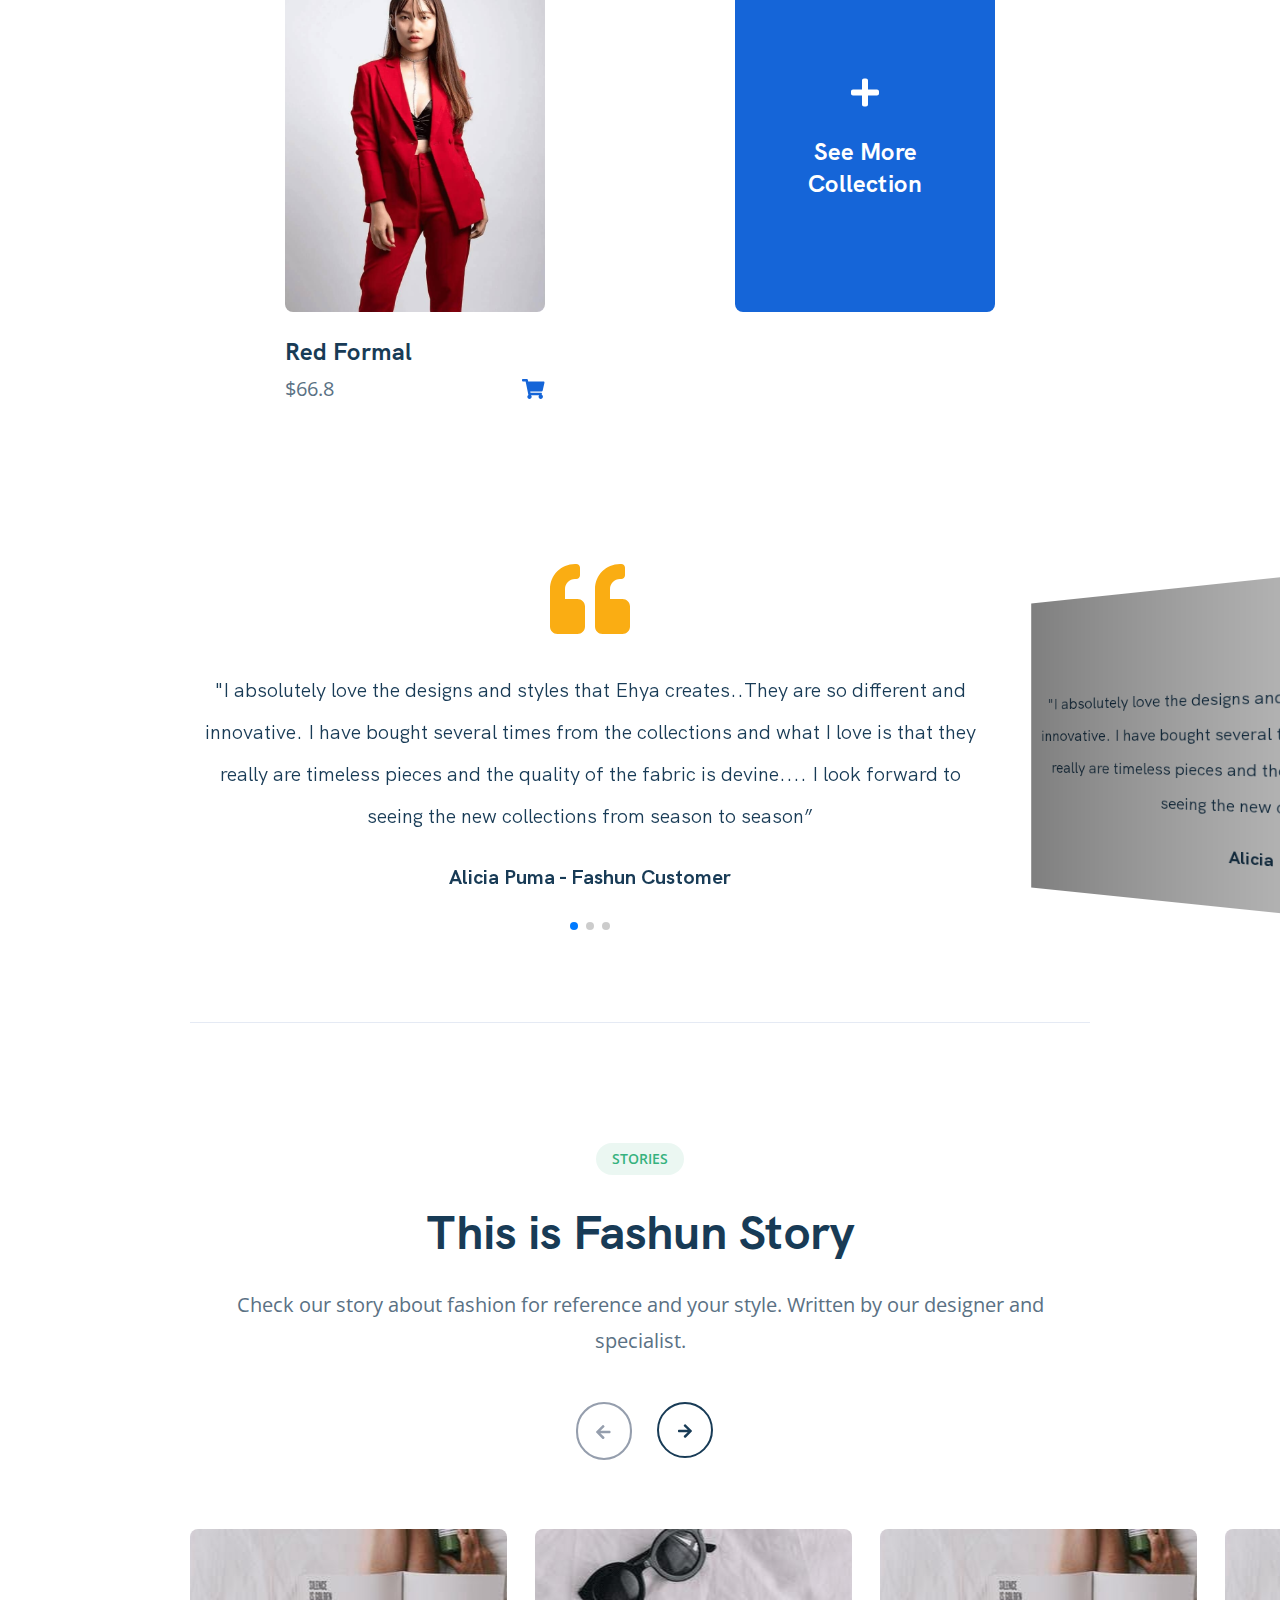
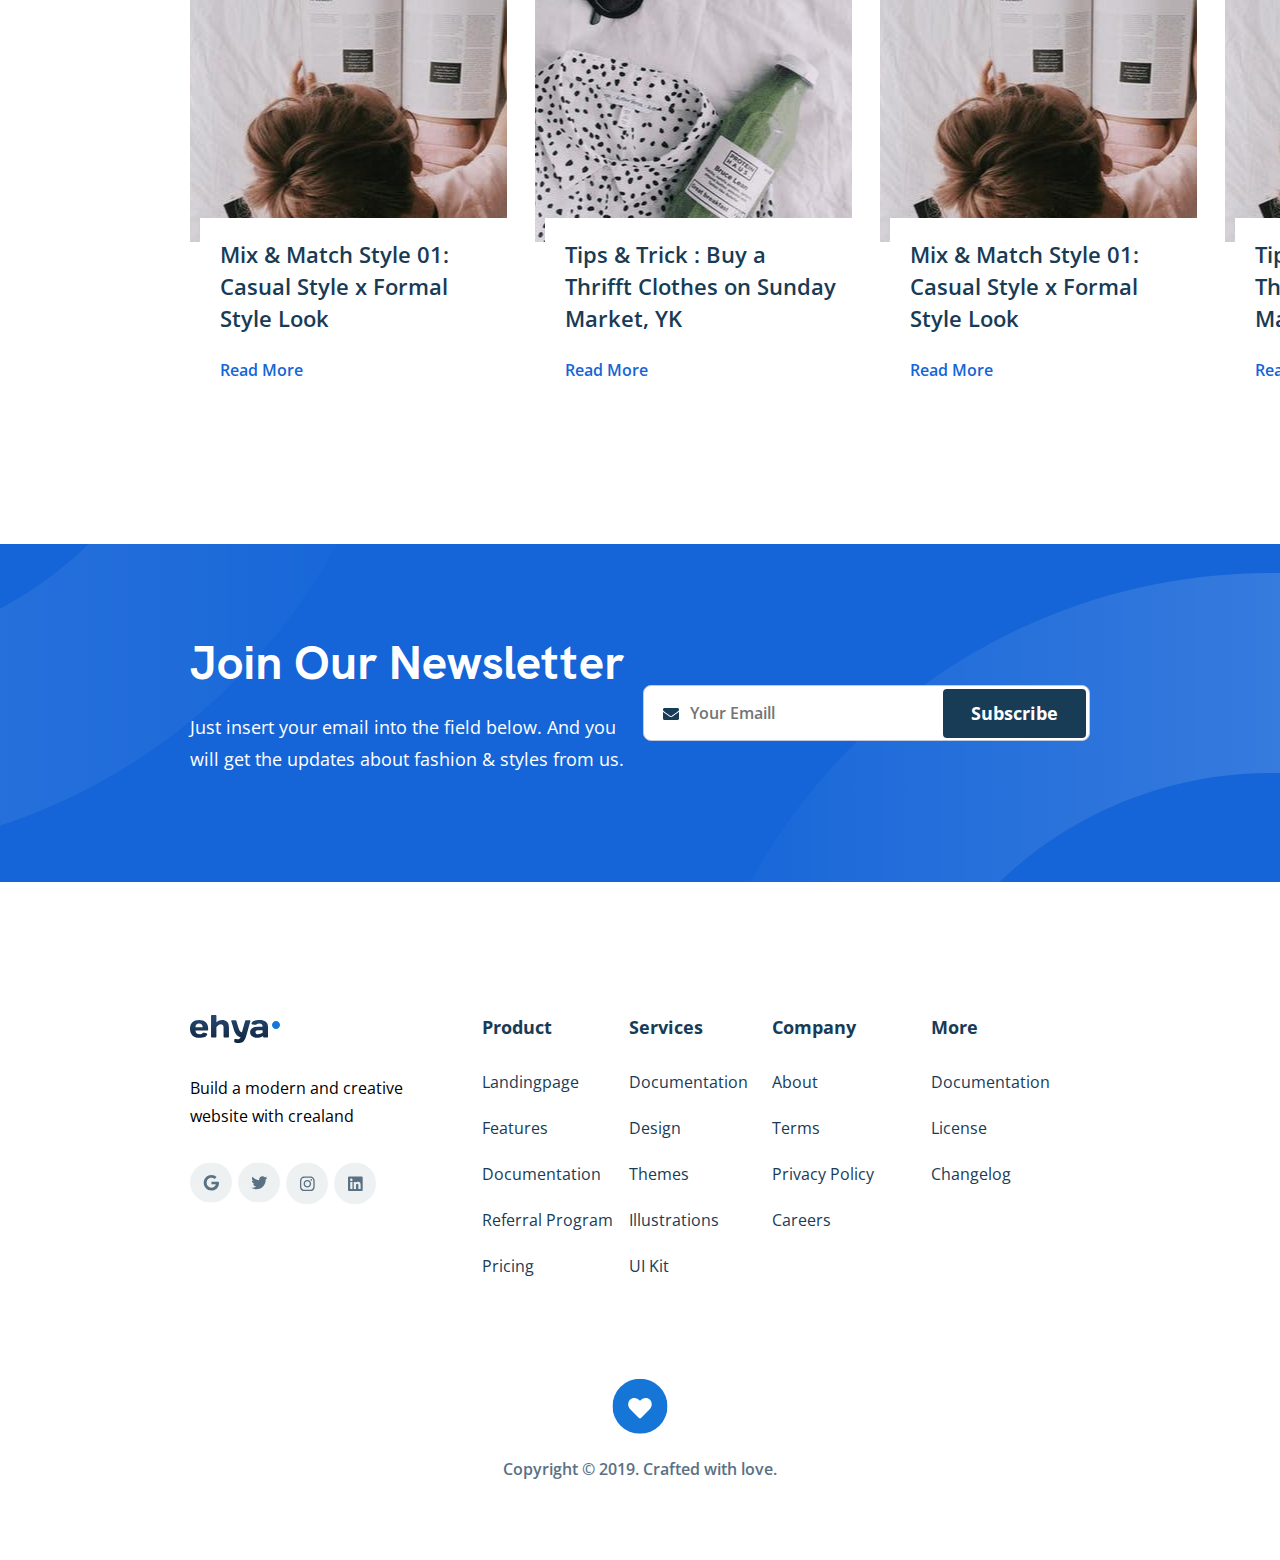
==== commit ee398ccb: "fix: name tag, margin, padding" ====
--- a/index.html
+++ b/index.html
@@ -36,7 +36,7 @@
             <a href="#" class="nav__item">Docs</a>
             <a href="#" class="nav__item">Help</a>
             <button class="button nav__button">
-              <a href="#" class="nav__link">Get it now</a>
+              Get it now
             </button>
           </div>
           <div class="nav-mobail">
@@ -127,7 +127,7 @@
             class="collection__img collection__img--3"
           />
           <div class="collection-info">
-            <h1 class="collection-info__h1">New Winter Collectio</h1>
+            <h2 class="collection-info__h2">New Winter Collection</h2>
             <p class="collection-info__p">
               Now is Winter Season. Like the season, we choose some outfit and
               clothes based on Winter season. You can see more this collection
@@ -301,7 +301,11 @@
           <!-- Additional required wrapper -->
           <div class="swiper-wrapper">
             <!-- Slides -->
-            <div class="swiper-slide">
+            <div
+              class="swiper-slide"
+              onmouseenter="mouseenter(event)"
+              onmouseleave="mouseleave(event)"
+            >
               <div class="reviews-wrapper">
                 <img
                   src="./img/svg/quote-left.svg"
@@ -323,7 +327,11 @@
               </div>
               <!-- /.reviews-wrapper -->
             </div>
-            <div class="swiper-slide">
+            <div
+              class="swiper-slide"
+              onmouseenter="mouseenter(event)"
+              onmouseleave="mouseleave(event)"
+            >
               <div class="reviews-wrapper">
                 <img
                   src="./img/svg/quote-left.svg"
@@ -345,7 +353,11 @@
               </div>
               <!-- /.reviews-wrapper -->
             </div>
-            <div class="swiper-slide">
+            <div
+              class="swiper-slide"
+              onmouseenter="mouseenter(event)"
+              onmouseleave="mouseleave(event)"
+            >
               <div class="reviews-wrapper">
                 <img
                   src="./img/svg/quote-left.svg"
@@ -383,17 +395,25 @@
             <h3 class="story-info__h3">
               STORIES
             </h3>
-            <h1 class="story-info__h1">This is Fashun Story</h1>
+            <h2 class="story-info__h2">This is Fashun Story</h2>
             <p class="story-info__p">
               Check our story about fashion for reference and your style.
               Written by our designer and specialist.
             </p>
 
             <div class="story-swiper__button story-swiper__button--prev">
-              <img src="./img/svg/Button-left.svg" alt="" />
+              <img
+                src="./img/svg/Button-left.svg"
+                alt=""
+                class="story-swiper__img"
+              />
             </div>
             <div class="story-swiper__button story-swiper__button--next">
-              <img src="./img/svg/Button-right.svg" alt="" />
+              <img
+                src="./img/svg/Button-right.svg"
+                alt=""
+                class="story-swiper__img"
+              />
             </div>
           </div>
           <div class="story-swiper">
@@ -403,9 +423,9 @@
                 <!-- Slides -->
                 <div class="swiper-slide story-slider story-slider--1">
                   <div class="story-slider__block">
-                    <h1 class="story-slider__h1">
+                    <h2 class="story-slider__h2">
                       Mix & Match Style 01: Casual Style x Formal Style Look
-                    </h1>
+                    </h2>
                     <button class="button story-slider__button">
                       Read More
                     </button>
@@ -413,9 +433,9 @@
                 </div>
                 <div class="swiper-slide story-slider story-slider--2">
                   <div class="story-slider__block">
-                    <h1 class="story-slider__h1">
+                    <h2 class="story-slider__h2">
                       Tips & Trick : Buy a Thrifft Clothes on Sunday Market, YK
-                    </h1>
+                    </h2>
                     <button class="button story-slider__button">
                       Read More
                     </button>
@@ -423,9 +443,9 @@
                 </div>
                 <div class="swiper-slide story-slider story-slider--1">
                   <div class="story-slider__block">
-                    <h1 class="story-slider__h1">
+                    <h2 class="story-slider__h2">
                       Mix & Match Style 01: Casual Style x Formal Style Look
-                    </h1>
+                    </h2>
                     <button class="button story-slider__button">
                       Read More
                     </button>
@@ -433,9 +453,9 @@
                 </div>
                 <div class="swiper-slide story-slider story-slider--1">
                   <div class="story-slider__block">
-                    <h1 class="story-slider__h1">
+                    <h2 class="story-slider__h2">
                       Tips & Trick : Buy a Thrifft Clothes on Sunday Market, YK
-                    </h1>
+                    </h2>
                     <button class="button story-slider__button">
                       Read More
                     </button>
@@ -457,7 +477,7 @@
       <div class="container">
         <div class="subscribe-wrapper">
           <div class="subscribe-info">
-            <h1 class="subscribe-info__h1">Join Our Newsletter</h1>
+            <h2 class="subscribe-info__h2">Join Our Newsletter</h2>
             <p class="subscribe-info__p">
               Just insert your email into the field below. And you will get the
               updates about fashion & styles from us.
@@ -504,30 +524,34 @@
               Build a modern and creative website with crealand
             </p>
             <div class="footer-social__items">
-              <a href="https://google.com" class="footer-social__link"
-                ><img
-                  src="./img/svg/social network/google.svg"
+              <a href="https://google.com" class="footer-social__link">
+                <img
+                  src="./img/svg/social_network/google.svg"
                   alt="logo: google.com"
                   class="footer-social__img"
-              /></a>
-              <a href="https://twitter.com/" class="footer-social__link"
-                ><img
-                  src="./img/svg/social network/twitter.svg"
+                />
+              </a>
+              <a href="https://twitter.com/" class="footer-social__link">
+                <img
+                  src="./img/svg/social_network/twitter.svg"
                   alt="logo: twitter.com"
                   class="footer-social__img"
-              /></a>
-              <a href="https://www.instagram.com/" class="footer-social__link"
-                ><img
-                  src="./img/svg/social network/instagram.svg"
+                />
+              </a>
+              <a href="https://www.instagram.com/" class="footer-social__link">
+                <img
+                  src="./img/svg/social_network/instagram.svg"
                   alt="logo: instagram.com"
                   class="footer-social__img"
-              /></a>
-              <a href="https://ru.linkedin.com/" class="footer-social__link"
-                ><img
-                  src="./img/svg/social network/linkedin.svg"
+                />
+              </a>
+              <a href="https://ru.linkedin.com/" class="footer-social__link">
+                <img
+                  src="./img/svg/social_network/linkedin.svg"
                   alt="logo: linkedin.com"
                   class="footer-social__img"
-              /></a>
+                />
+              </a>
             </div>
           </div>
           <!-- /.footer-social -->
--- a/css/style.css
+++ b/css/style.css
@@ -1,2 +1,2 @@
-body{font-family:'Open Sans', sans-serif;font-weight:400}img{width:100%;height:auto}.container{width:1140px;margin:0 auto}.button{border-radius:8px;border:none}@font-face{font-family:"HKGrotesk-400";src:url("../fonts/HKGrotesk-400.woff2") format("woff2"),url("../fonts/HKGrotesk-400.woff") format("woff");font-style:normal}@font-face{font-family:"HKGrotes600";src:url("../fonts/HKGrotesk-600.woff2") format("woff2"),url("../fonts/HKGrotesk-600.woff") format("woff");font-style:normal}@font-face{font-family:"HKGrotesk-700";src:url("../fonts/HKGrotesk-700.woff2") format("woff2"),url("../fonts/HKGrotesk-700.woff") format("woff");font-style:normal}.nav-wrapper{margin:0 auto;display:-webkit-box;display:-ms-flexbox;display:flex;-webkit-box-align:center;-ms-flex-align:center;align-items:center;-webkit-box-pack:justify;-ms-flex-pack:justify;justify-content:space-between;padding:26px 0;margin-bottom:36px}.nav__items{display:-webkit-box;display:-ms-flexbox;display:flex;-webkit-box-align:center;-ms-flex-align:center;align-items:center}.nav__item{margin-right:40px;font-weight:600;font-size:16px;line-height:22px;color:#183B56;text-decoration:none}.nav-logo{width:90px;height:28px}.nav__button{border:2px solid #1565D8;padding:13px 0;width:131px;max-width:150px;background-color:#fff;cursor:pointer}.nav__link{font-weight:700;font-size:16px;line-height:22px;color:#1565D8;text-decoration:none}.nav-mobail{display:none;width:24px;height:24px;cursor:pointer}.header{margin-bottom:120px}.header-container{width:1280px;margin:0 auto}.header-hero{padding:46px 0 46px 107px;background:-webkit-gradient(linear, right top, left top, color-stop(67.34%, rgba(238,238,238,0.0001)), to(#E8EAE9)),url("../img/fon.jpg"),#E8EAE9;background:linear-gradient(270deg, rgba(238,238,238,0.0001) 67.34%, #E8EAE9 100%),url("../img/fon.jpg"),#E8EAE9;background-repeat:no-repeat;background-position:400px;border-radius:8px}.header-hero__h3{display:inline-block;font-weight:600;font-size:14px;line-height:20px;color:#36B37E;text-transform:uppercase;position:relative;padding:6px 16px;margin-bottom:28px}.header-hero__h3::before{content:'';position:absolute;top:0;left:0;right:0;bottom:0;background:#36B37E;opacity:0.1;border-radius:2000px}.header-hero__h1{font-weight:700;font-size:56px;font-family:"HKGrotesk-700";line-height:68px;color:#183B56;max-width:480px;margin-bottom:28px;margin-top:0}.header-hero__p{font-weight:400;font-size:20px;line-height:36px;color:#5A7184;max-width:652px;margin-bottom:52px}.header-hero__button{background-color:#183B56;border-radius:8px;padding:16px 0;width:233px;max-width:240px;color:#fff;margin-bottom:53px}.header-hero__info{display:-webkit-box;display:-ms-flexbox;display:flex}.header-hero__nav{display:-webkit-box;display:-ms-flexbox;display:flex;-webkit-box-align:center;-ms-flex-align:center;align-items:center;margin-right:30px;text-decoration:none;color:#183B56;font-weight:600;font-size:16px;line-height:20px}.header-hero__img{width:36px;margin-right:8px}.collection{margin-bottom:145px}.collection-wrapper{display:-ms-grid;display:grid;-ms-grid-columns:320px 320px 1fr;grid-template-columns:320px 320px 1fr;grid-gap:30px}.collection__img{border-radius:8px;background-repeat:no-repeat;background-position:center center;background-size:cover}.collection__img--1{-ms-grid-row:1;-ms-grid-row-span:2;grid-row:1/3}.collection__img--2{-ms-grid-row:1;-ms-grid-row-span:1;grid-row:1/2}.collection__img--3{-ms-grid-column:2;-ms-grid-column-span:1;grid-column:2/3}.collection-info{-ms-grid-row:1;-ms-grid-row-span:2;grid-row:1 /3;padding-left:28px}.collection-info__h1{font-family:"HKGrotesk-700";font-weight:700;font-size:48px;line-height:60px;color:#183B56;margin-bottom:24px;margin-top:8px}.collection-info__p{font-weight:400;font-size:20px;line-height:36px;color:#5A7184;margin-bottom:42px}.collection-info__link{display:-webkit-box;display:-ms-flexbox;display:flex;-webkit-box-align:center;-ms-flex-align:center;align-items:center;font-weight:700;font-size:18px;line-height:25px;color:#1565D8;text-decoration:none}.collection-info__img{width:13px;margin-left:34px}.trending{margin-bottom:96px}.trending-header{display:-webkit-box;display:-ms-flexbox;display:flex;-webkit-box-pack:justify;-ms-flex-pack:justify;justify-content:space-between;-webkit-box-align:center;-ms-flex-align:center;align-items:center;margin-bottom:48px}.trending-header__h2{font-family:"HKGrotesk-700";font-weight:700;font-size:48px;line-height:60px;color:#183B56;margin:0}.trending-header__items{display:-webkit-box;display:-ms-flexbox;display:flex}.trending-header__button{font-weight:400;font-size:18px;line-height:25px;border:none;color:#5A7184;background-color:transparent;padding:0;margin-right:38px}.trending-header__button:last-child{margin-right:0}.trending-header__button--activ{font-weight:700;color:#183B56}.trending-items{display:-webkit-box;display:-ms-flexbox;display:flex;-ms-flex-wrap:wrap;flex-wrap:wrap;-webkit-box-pack:center;-ms-flex-pack:center;justify-content:center}.trending-items__card{width:260px;margin:0 auto;margin-bottom:50px}.trending-items__img{border-radius:8px;height:350px;margin-bottom:20px;-o-object-fit:cover;object-fit:cover}.trending-items__h3{font-family:"HKGrotesk-700";font-weight:700;font-size:24px;line-height:32px;color:#183B56;margin:0 0 3px 0}.trending-items__block{display:-webkit-box;display:-ms-flexbox;display:flex;-webkit-box-pack:justify;-ms-flex-pack:justify;justify-content:space-between;-webkit-box-align:center;-ms-flex-align:center;align-items:center}.trending-items__price{font-weight:400;font-size:20px;line-height:36px;color:#5A7184}.trending-items__ico{width:23px;height:32px}.trending-items__more{display:-webkit-box;display:-ms-flexbox;display:flex;-webkit-box-orient:vertical;-webkit-box-direction:normal;-ms-flex-direction:column;flex-direction:column;-webkit-box-pack:center;-ms-flex-pack:center;justify-content:center;-webkit-box-align:center;-ms-flex-align:center;align-items:center;text-align:center;height:350px;background:#1565D8;border-radius:8px;padding:0 74px 0 74px}.trending-items__more-ico{width:28px;height:37px}.trending-items__text{font-family:"HKGrotesk-700";font-weight:700;font-size:24px;line-height:32px;color:#ffffff;margin-top:25px}.reviews{margin-bottom:80px}.reviews-container{width:800px;min-height:389px}.reviews-wrapper{display:-webkit-box;display:-ms-flexbox;display:flex;-webkit-box-orient:vertical;-webkit-box-direction:normal;-ms-flex-direction:column;flex-direction:column;-webkit-box-align:center;-ms-flex-align:center;align-items:center;text-align:center}.reviews-wrapper__img{width:80px;height:92px;margin-bottom:24px}.reviews-wrapper__p{font-family:"HKGrotesk-400";font-weight:400;font-size:20px;line-height:42px;color:#183B56;margin-top:0;margin-bottom:28px}.reviews-wrapper__h3{font-family:"HKGrotesk-700";font-weight:700;font-size:20px;line-height:24px;color:#183B56;margin-top:0;margin-bottom:48px}.story{margin-bottom:140px}.story-wrapper{display:-webkit-box;display:-ms-flexbox;display:flex;border-top:1px solid #E5EAF4;padding-top:120px}.story-container{width:662px;min-height:475px}.story-info{margin-right:96px;width:392px;position:relative}.story-info__h3{display:inline-block;font-weight:600;font-size:14px;line-height:20px;color:#36B37E;position:relative;margin:0 0 28px 0;padding:6px 16px}.story-info__h3::after{content:'';position:absolute;top:0;left:0;right:0;bottom:0;background:#36B37E;opacity:0.1;border-radius:2000px}.story-info__h1{font-family:"HKGrotesk-700";font-weight:700;font-size:48px;line-height:60px;color:#183B56;margin-top:0;margin-bottom:24px}.story-info__p{font-weight:normal;font-size:20px;line-height:36px;color:#5A7184;margin:0 0 42px 0}.story-slider{border-radius:8px 8px 0px 0px;position:relative;background-position:center center;width:312px;min-height:313px}.story-slider--1{background-image:url("../img/story-1.jpg");background-repeat:no-repeat}.story-slider--2{background-image:url("../img/story-2.jpg");background-repeat:no-repeat}.story-slider__h1{font-weight:600;font-size:22px;line-height:32px;color:#183B56;margin:0 0 25px 0}.story-slider__button{font-weight:600;font-size:16px;line-height:22px;color:#1565D8;background-color:#fff;padding:0}.story-slider__block{position:absolute;padding:20px 16px 20px 20px;background:#fff;bottom:-159px;left:10px}.story-swiper{max-width:100%}.story-swiper__button{position:absolute;height:30px;width:30px;background-color:transparent;border:none;z-index:10;width:56px;height:56px}.story-swiper__button--next{left:76px}.subscribe{background-color:#1565D8;overflow:hidden}.subscribe-wrapper{display:-webkit-box;display:-ms-flexbox;display:flex;-webkit-box-pack:justify;-ms-flex-pack:justify;justify-content:space-between;-webkit-box-align:center;-ms-flex-align:center;align-items:center;padding:89px 0;color:#fff}.subscribe-info{max-width:490px}.subscribe-info__h1{font-family:"HKGrotesk-700";font-weight:700;font-size:48px;line-height:60px;margin:0 0 14px 0}.subscribe-info__p{font-weight:400;font-size:18px;line-height:32px}.subscribe-send{position:relative}.subscribe-send::before{content:'';background-image:url("../img/svg/Oval.svg");background-repeat:no-repeat;background-position:0 0;position:absolute;bottom:-157px;right:-713px;width:1125px;height:325px;z-index:0}.subscribe-send::after{content:'';background-image:url("../img/svg/Oval-top.svg");background-repeat:no-repeat;background-position:0 0;position:absolute;bottom:-114px;right:715px;width:1153px;height:331px;z-index:0}.subscribe-send__form{position:relative;overflow:initial;width:447px}.subscribe-send__ico{width:16px;height:18px;position:absolute;top:20px;left:20px}.subscribe-send__input{font-weight:600;font-size:16px;line-height:22p;border:1px solid #C3CAD9;border-radius:8px;width:100%;height:56px;padding:0 160px 0 46px}.subscribe-send__button{font-weight:700;font-size:18px;line-height:25px;background:#183B56;padding:12px 0;width:143px;border-radius:4px;color:#fff;position:absolute;top:4px;right:4px}.footer-wrapper{display:-ms-grid;display:grid;-ms-grid-columns:(minmax(max-content, 1fr))[5];grid-template-columns:repeat(5, minmax(-webkit-max-content, 1fr));grid-template-columns:repeat(5, minmax(max-content, 1fr));padding:133px 0 80px 0}.footer-social{width:250px}.footer-social__logo{width:90px;margin-bottom:28px}.footer-social__p{font-weight:400;font-size:16px;line-height:28px;margin:0 0 32px 0}.footer-social__items{display:-webkit-box;display:-ms-flexbox;display:flex;-webkit-box-align:center;-ms-flex-align:center;align-items:center}.footer-social__link{width:42px;height:40px;margin-right:6px}.footer-info{display:-webkit-box;display:-ms-flexbox;display:flex;-webkit-box-orient:vertical;-webkit-box-direction:normal;-ms-flex-direction:column;flex-direction:column}.footer-info__h3{font-weight:700;font-size:18px;line-height:25px;margin:0 0 31px 0;color:#183B56}.footer-info__link{font-weight:400;font-size:16px;line-height:22px;color:#183B56;text-decoration:none;margin-bottom:24px}.footer-footer{grid-column:span 5;margin:0 auto;display:-webkit-box;display:-ms-flexbox;display:flex;-webkit-box-orient:vertical;-webkit-box-direction:normal;-ms-flex-direction:column;flex-direction:column;-webkit-box-align:center;-ms-flex-align:center;align-items:center;margin-top:77px}.footer-footer__img{width:56px;height:56px;margin-bottom:24px}.footer-footer__span{font-weight:600;font-size:16px;line-height:22px;color:#5A7184}@media (max-width: 1280px){.container{width:900px}.header-container{width:992px}.header-hero{background-position:225px}.collection-wrapper{-ms-grid-columns:1fr 1fr;grid-template-columns:1fr 1fr}.collection-info{-ms-grid-row:3;-ms-grid-row-span:1;grid-row:3/4;grid-column:span 2;padding:0}.story-wrapper{-webkit-box-orient:vertical;-webkit-box-direction:normal;-ms-flex-direction:column;flex-direction:column}.story-info{width:100%;margin-bottom:128px}.story-info{display:-webkit-box;display:-ms-flexbox;display:flex;-webkit-box-orient:vertical;-webkit-box-direction:normal;-ms-flex-direction:column;flex-direction:column;-webkit-box-align:center;-ms-flex-align:center;align-items:center;text-align:center}.story-swiper__button--next{bottom:-57px;left:55%;-webkit-transform:translateX(-50%);transform:translateX(-50%)}.story-swiper__button--prev{bottom:-57px;left:46%;-webkit-transform:translateX(-50%);transform:translateX(-50%)}}@media (max-width: 992px){.container{width:740px}.header-container{width:768px}.header-hero{padding-left:15px;background-position:30px}.reviews-container{width:650px}.subscribe-wrapper{-webkit-box-orient:vertical;-webkit-box-direction:normal;-ms-flex-direction:column;flex-direction:column;-webkit-box-align:center;-ms-flex-align:center;align-items:center;text-align:center;padding:72px 0}.subscribe-info{margin-bottom:56px}.subscribe-send::after{bottom:84px;right:0px}.subscribe-send::before{bottom:-268px;right:-906px}.footer-wrapper{-ms-grid-columns:1fr 1fr 1fr;grid-template-columns:1fr 1fr 1fr}.footer-info--product{-ms-grid-column:2;-ms-grid-column-span:1;grid-column:2/3}.footer-info--services{-ms-grid-column:3;-ms-grid-column-span:1;grid-column:3/4}.footer-info--company{-ms-grid-row:2;-ms-grid-row-span:1;grid-row:2/3;-ms-grid-column:2;-ms-grid-column-span:1;grid-column:2/3}.footer-info--more{-ms-grid-row:2;-ms-grid-row-span:1;grid-row:2/3;-ms-grid-column:3;-ms-grid-column-span:1;grid-column:3/4}}@media (max-width: 768px){.container{width:88%}.nav__items{display:none}.nav-mobail{display:block}.header-container{width:95%}.header-hero{background-position:0 0;padding:36px 0 36px 28px}.header-hero__h3{margin-bottom:24px}.header-hero__h1{font-size:40px;line-height:60px;margin-bottom:20px;width:393px}.header-hero__p{font-size:15px;line-height:32px;margin-bottom:36px;width:330px}.header-hero__button{margin-bottom:40px}.collection{margin-bottom:80px}.collection-wrapper{-ms-grid-columns:1fr 1fr;grid-template-columns:1fr 1fr}.trending{margin-bottom:30px}.trending-header{-webkit-box-orient:vertical;-webkit-box-direction:normal;-ms-flex-direction:column;flex-direction:column}.trending-header__h2{margin-bottom:28px}.trending-items__card{width:280px;margin-bottom:48px}.trending-items__img{height:350px}.reviews-container{width:100%}.reviews-wrapper__img{margin-bottom:12px}.story{margin-bottom:26px}.story-swiper__button--next{left:56%}.story-swiper__button--prev{left:44%}.footer-info--product,.footer-info--company{padding-left:40px;margin-bottom:24px}.footer-info--services,.footer-info--more{padding-left:20px}.footer-footer{margin-top:10px}.story-container{width:90%;max-height:1000px;overflow:hidden}.story-swiper{display:none}.story-swiper__wrapper{-webkit-box-orient:vertical;-webkit-box-direction:normal;-ms-flex-direction:column;flex-direction:column}.story-slider{display:-webkit-box;display:-ms-flexbox;display:flex;-webkit-box-pack:center;-ms-flex-pack:center;justify-content:center;-webkit-box-align:center;-ms-flex-align:center;align-items:center;height:350px}}@media (max-width: 700px){.trending-items__more{height:300px}.trending-items__card{width:240px}.trending-items__img{height:300px}.footer-info--product,.footer-info--company{padding-left:0;margin-bottom:24px}}@media (max-width: 576px){.container{width:90%}.nav-wrapper{margin-bottom:0}.header{margin-bottom:60px}.header-container{width:100%}.header-hero{background-position:-125px 0px;border-radius:0}.collection{margin-bottom:64px}.collection-wrapper{grid-gap:15px}.collection__img--1{grid-column:span 2;-ms-grid-row:1;-ms-grid-row-span:1;grid-row:1/2}.collection__img--2{-ms-grid-row:2;-ms-grid-row-span:1;grid-row:2/3}.collection__img--3{-ms-grid-row:2;-ms-grid-row-span:1;grid-row:2/3}.collection-info__h1{font-size:35px;margin-bottom:0}.collection-info__p{font-size:18px}.trending{margin-bottom:0}.trending-items__more{height:245px}.trending-items__card{width:190px}.trending-items__img{height:245px}.reviews-wrapper__p{font-size:18px;line-height:36px}.reviews-wrapper__h3{font-size:20px;line-height:24px}.reviews-wrapper__img{margin-bottom:12px}.story-info__h1{font-size:28px;line-height:36px;margin-bottom:16px}.story-info__p{font-size:16px;line-height:28px;margin-bottom:36px}.story-swiper__button--prev{bottom:-36px}.story-swiper__button--next{bottom:-36px}.story-swiper__button--next{left:58%}.story-swiper__button--prev{left:42%}.subscribe-send{width:100%}.subscribe-send__grop{margin-bottom:10px}.subscribe-send__button{position:initial;width:100%;border-radius:8px}.subscribe-send__form{width:100%}.subscribe-send__input{padding-right:30px}.footer-wrapper{-ms-grid-columns:1fr 1fr;grid-template-columns:1fr 1fr;padding-top:48px}.footer-info--product{-ms-grid-column:1;-ms-grid-column-span:1;grid-column:1/2}.footer-info--services{-ms-grid-column:2;-ms-grid-column-span:1;grid-column:2/3}.footer-info--company{-ms-grid-row:2;-ms-grid-row-span:1;grid-row:2/3;-ms-grid-column:1;-ms-grid-column-span:1;grid-column:1/2}.footer-info--more{-ms-grid-row:2;-ms-grid-row-span:1;grid-row:2/3;-ms-grid-column:2;-ms-grid-column-span:1;grid-column:2/3}.footer-social{-ms-grid-row:3;-ms-grid-row-span:1;grid-row:3/4;grid-column:span 2;display:-webkit-box;display:-ms-flexbox;display:flex;-webkit-box-orient:vertical;-webkit-box-direction:normal;-ms-flex-direction:column;flex-direction:column;-webkit-box-align:center;-ms-flex-align:center;align-items:center;text-align:center;width:100%}.footer-footer{display:none}}@media (max-width: 480px){.header-hero{display:-webkit-box;display:-ms-flexbox;display:flex;-webkit-box-orient:vertical;-webkit-box-direction:normal;-ms-flex-direction:column;flex-direction:column;-webkit-box-align:center;-ms-flex-align:center;align-items:center;text-align:center;background:-webkit-gradient(linear, left top, left bottom, color-stop(47.32%, rgba(238,238,238,0.0001)), color-stop(65.51%, #E8EAE9)),url("../img/fon.jpg");background:linear-gradient(180deg, rgba(238,238,238,0.0001) 47.32%, #E8EAE9 65.51%),url("../img/fon.jpg");background-position:center top;background-repeat:no-repeat;padding:350px 0 36px 0}.header-hero__info{display:-webkit-box;display:-ms-flexbox;display:flex;-ms-flex-wrap:wrap;flex-wrap:wrap;-webkit-box-pack:center;-ms-flex-pack:center;justify-content:center}.header-hero__nav{margin-bottom:16px}.header-hero__h3{margin-bottom:20px}.header-hero__h1{margin-bottom:20px;font-size:32px;line-height:40px;width:272px}.header-hero__p{margin-bottom:24px;font-size:16px;line-height:28px;width:280px}.header-hero__button{margin-bottom:22px;line-height:22px}.collection-info{display:-webkit-box;display:-ms-flexbox;display:flex;-webkit-box-orient:vertical;-webkit-box-direction:normal;-ms-flex-direction:column;flex-direction:column;-webkit-box-align:center;-ms-flex-align:center;align-items:center;text-align:center}.collection-info__h1{font-size:28px;line-height:36px;margin-bottom:16px}.collection-info__p{font-size:16px;line-height:28px;margin-top:0;margin-bottom:24px}.collection-info__link{font-size:16px;line-height:22px}.trending-header__h2{font-size:28px;line-height:36px}.trending-header__button{font-size:16px;line-height:22px;margin-right:15px}.trending-items__more{height:170px;padding:0}.trending-items__more-ico{width:14px}.trending-items__card{width:140px;margin-bottom:20px}.trending-items__img{height:170px;margin-bottom:13px}.trending-items__h3{font-size:16px;line-height:20px;margin-bottom:3px}.trending-items__price{font-size:14px;line-height:24px;margin-right:9px}.trending-items__ico{width:14px}.trending-items__block{-webkit-box-pack:inherit;-ms-flex-pack:inherit;justify-content:inherit}.trending-items__text{font-size:20px;line-height:24px;margin-top:10px}.reviews-wrapper__span{position:relative;display:block;width:100%}.reviews-wrapper__span::before{content:"- ";position:absolute;height:2px;top:0px;left:6px}.story-swiper__button--next{left:60%}.story-swiper__button--prev{left:40%}}@media (max-width: 350px){.header-hero__nav{margin-right:16px}.header-hero__img{width:24px}}
+body{font-family:'Open Sans', sans-serif;font-weight:400}img{width:100%;height:auto}.container{width:1140px;margin:0 auto}.button{border-radius:8px;border:none}@font-face{font-family:"HKGrotesk-400";src:url("../fonts/HKGrotesk-400.woff2") format("woff2"),url("../fonts/HKGrotesk-400.woff") format("woff");font-style:normal}@font-face{font-family:"HKGrotes600";src:url("../fonts/HKGrotesk-600.woff2") format("woff2"),url("../fonts/HKGrotesk-600.woff") format("woff");font-style:normal}@font-face{font-family:"HKGrotesk-700";src:url("../fonts/HKGrotesk-700.woff2") format("woff2"),url("../fonts/HKGrotesk-700.woff") format("woff");font-style:normal}.nav-wrapper{margin:0 auto;display:-webkit-box;display:-ms-flexbox;display:flex;-webkit-box-align:center;-ms-flex-align:center;align-items:center;-webkit-box-pack:justify;-ms-flex-pack:justify;justify-content:space-between;padding:26px 0;margin-bottom:36px}.nav__items{display:-webkit-box;display:-ms-flexbox;display:flex;-webkit-box-align:center;-ms-flex-align:center;align-items:center}.nav__item{margin-right:40px;font-weight:600;font-size:16px;line-height:22px;color:#183B56;text-decoration:none}.nav__item--mobail{display:none;width:24px;height:24px}.nav-logo{width:90px;height:28px}.nav__button{border:2px solid #1565D8;padding:13px 0;width:131px;max-width:150px;background-color:#fff;font-weight:700;font-size:16px;line-height:22px;color:#1565D8;cursor:pointer}.nav-mobail{display:none;width:24px;height:20px;cursor:pointer}.header{margin-bottom:120px}.header-container{width:1280px;margin:0 auto}.header-hero{padding:46px 0 46px 107px;background:-webkit-gradient(linear, right top, left top, color-stop(67.34%, rgba(238,238,238,0.0001)), to(#E8EAE9)),url("../img/fon.jpg"),#E8EAE9;background:linear-gradient(270deg, rgba(238,238,238,0.0001) 67.34%, #E8EAE9 100%),url("../img/fon.jpg"),#E8EAE9;background-repeat:no-repeat;background-position:400px 0;border-radius:8px}.header-hero--thenk{background-position-y:0}.header-hero__link{text-decoration:none;color:#fff}.header-hero__h3{display:inline-block;font-weight:600;font-size:14px;line-height:20px;color:#36B37E;text-transform:uppercase;position:relative;padding:6px 16px;margin-bottom:28px}.header-hero__h3::before{content:'';position:absolute;top:0;left:0;right:0;bottom:0;background:#36B37E;opacity:0.1;border-radius:2000px}.header-hero__h1{font-weight:700;font-size:56px;font-family:"HKGrotesk-700";line-height:68px;color:#183B56;max-width:480px;margin-bottom:28px;margin-top:0}.header-hero__p{font-weight:400;font-size:20px;line-height:36px;color:#5A7184;max-width:652px;margin-bottom:52px}.header-hero__button{background-color:#183B56;border-radius:8px;padding:16px 0;width:233px;max-width:240px;color:#fff;margin-bottom:53px}.header-hero__info{display:-webkit-box;display:-ms-flexbox;display:flex}.header-hero__nav{display:-webkit-box;display:-ms-flexbox;display:flex;-webkit-box-align:center;-ms-flex-align:center;align-items:center;margin-right:30px;text-decoration:none;color:#183B56;font-weight:600;font-size:16px;line-height:20px}.header-hero__img{width:36px;margin-right:8px}.collection{margin-bottom:145px}.collection-wrapper{display:-ms-grid;display:grid;-ms-grid-columns:320px 320px 1fr;grid-template-columns:320px 320px 1fr;grid-gap:30px}.collection__img{border-radius:8px;background-repeat:no-repeat;background-position:center center;background-size:cover}.collection__img--1{-ms-grid-row:1;-ms-grid-row-span:2;grid-row:1/3}.collection__img--2{-ms-grid-row:1;-ms-grid-row-span:1;grid-row:1/2}.collection__img--3{-ms-grid-column:2;-ms-grid-column-span:1;grid-column:2/3}.collection-info{-ms-grid-row:1;-ms-grid-row-span:2;grid-row:1 /3;padding-left:28px}.collection-info__h2{font-family:"HKGrotesk-700";font-weight:700;font-size:48px;line-height:60px;color:#183B56;margin-bottom:24px;margin-top:8px}.collection-info__p{font-weight:400;font-size:20px;line-height:36px;color:#5A7184;margin-bottom:42px}.collection-info__link{display:-webkit-box;display:-ms-flexbox;display:flex;-webkit-box-align:center;-ms-flex-align:center;align-items:center;font-weight:700;font-size:18px;line-height:25px;color:#1565D8;text-decoration:none}.collection-info__img{width:13px;margin-left:34px}.trending{margin-bottom:96px}.trending-header{display:-webkit-box;display:-ms-flexbox;display:flex;-webkit-box-pack:justify;-ms-flex-pack:justify;justify-content:space-between;-webkit-box-align:center;-ms-flex-align:center;align-items:center;margin-bottom:48px}.trending-header__h2{font-family:"HKGrotesk-700";font-weight:700;font-size:48px;line-height:60px;color:#183B56;margin:0}.trending-header__items{display:-webkit-box;display:-ms-flexbox;display:flex}.trending-header__button{font-weight:400;font-size:18px;line-height:25px;border:none;color:#5A7184;background-color:transparent;padding:0;margin-right:38px}.trending-header__button:last-child{margin-right:0}.trending-header__button--activ{font-weight:700;color:#183B56}.trending-items{display:-webkit-box;display:-ms-flexbox;display:flex;-ms-flex-wrap:wrap;flex-wrap:wrap;-webkit-box-pack:center;-ms-flex-pack:center;justify-content:center}.trending-items__card{width:260px;margin:0 auto;margin-bottom:50px}.trending-items__img{border-radius:8px;height:350px;margin-bottom:20px;-o-object-fit:cover;object-fit:cover}.trending-items__h3{font-family:"HKGrotesk-700";font-weight:700;font-size:24px;line-height:32px;color:#183B56;margin:0 0 3px 0}.trending-items__block{display:-webkit-box;display:-ms-flexbox;display:flex;-webkit-box-pack:justify;-ms-flex-pack:justify;justify-content:space-between;-webkit-box-align:center;-ms-flex-align:center;align-items:center}.trending-items__price{font-weight:400;font-size:20px;line-height:36px;color:#5A7184}.trending-items__ico{width:23px;height:32px}.trending-items__more{display:-webkit-box;display:-ms-flexbox;display:flex;-webkit-box-orient:vertical;-webkit-box-direction:normal;-ms-flex-direction:column;flex-direction:column;-webkit-box-pack:center;-ms-flex-pack:center;justify-content:center;-webkit-box-align:center;-ms-flex-align:center;align-items:center;text-align:center;height:350px;background:#1565D8;border-radius:8px;padding:0 74px 0 74px}.trending-items__more-ico{width:28px;height:37px}.trending-items__text{font-family:"HKGrotesk-700";font-weight:700;font-size:24px;line-height:32px;color:#ffffff;margin-top:25px}.reviews{margin-bottom:80px}.reviews-container{width:800px;min-height:389px}.reviews-wrapper{display:-webkit-box;display:-ms-flexbox;display:flex;-webkit-box-orient:vertical;-webkit-box-direction:normal;-ms-flex-direction:column;flex-direction:column;-webkit-box-align:center;-ms-flex-align:center;align-items:center;text-align:center}.reviews-wrapper__img{width:80px;height:92px;margin-bottom:24px}.reviews-wrapper__p{font-family:"HKGrotesk-400";font-weight:400;font-size:20px;line-height:42px;color:#183B56;margin-top:0;margin-bottom:28px}.reviews-wrapper__h3{font-family:"HKGrotesk-700";font-weight:700;font-size:20px;line-height:24px;color:#183B56;margin-top:0;margin-bottom:48px}.story{margin-bottom:140px}.story-wrapper{display:-webkit-box;display:-ms-flexbox;display:flex;border-top:1px solid #E5EAF4;padding-top:120px}.story-container{width:662px;min-height:475px}.story-info{margin-right:96px;width:392px;position:relative}.story-info__h3{display:inline-block;font-weight:600;font-size:14px;line-height:20px;color:#36B37E;position:relative;margin:0 0 28px 0;padding:6px 16px}.story-info__h3::after{content:'';position:absolute;top:0;left:0;right:0;bottom:0;background:#36B37E;opacity:0.1;border-radius:2000px}.story-info__h2{font-family:"HKGrotesk-700";font-weight:700;font-size:48px;line-height:60px;color:#183B56;margin-top:0;margin-bottom:24px}.story-info__p{font-weight:normal;font-size:20px;line-height:36px;color:#5A7184;margin:0 0 42px 0}.story-slider{border-radius:8px 8px 0px 0px;position:relative;background-position:center center;width:312px;min-height:313px}.story-slider--1{background-image:url("../img/story-1.jpg");background-repeat:no-repeat}.story-slider--2{background-image:url("../img/story-2.jpg");background-repeat:no-repeat}.story-slider__h2{font-weight:600;font-size:22px;line-height:32px;color:#183B56;margin:0 0 25px 0}.story-slider__button{font-weight:600;font-size:16px;line-height:22px;color:#1565D8;background-color:#fff;padding:0}.story-slider__block{position:absolute;padding:20px 16px 20px 20px;background:#fff;bottom:-159px;left:10px}.story-swiper{max-width:100%}.story-swiper__button{position:absolute;height:30px;width:30px;background-color:transparent;border:none;z-index:10;width:56px;height:56px}.story-swiper__button--next{left:76px}.subscribe{background-color:#1565D8;overflow:hidden}.subscribe-wrapper{display:-webkit-box;display:-ms-flexbox;display:flex;-webkit-box-pack:justify;-ms-flex-pack:justify;justify-content:space-between;-webkit-box-align:center;-ms-flex-align:center;align-items:center;padding:89px 0;color:#fff}.subscribe-info{max-width:490px}.subscribe-info__h2{font-family:"HKGrotesk-700";font-weight:700;font-size:48px;line-height:60px;margin:0 0 14px 0}.subscribe-info__p{font-weight:400;font-size:18px;line-height:32px}.subscribe-send{position:relative}.subscribe-send::before{content:'';background-image:url("../img/svg/Oval.svg");background-repeat:no-repeat;background-position:0 0;position:absolute;bottom:-157px;right:-713px;width:1125px;height:325px;z-index:0}.subscribe-send::after{content:'';background-image:url("../img/svg/Oval-top.svg");background-repeat:no-repeat;background-position:0 0;position:absolute;bottom:-114px;right:715px;width:1153px;height:331px;z-index:0}.subscribe-send__form{position:relative;overflow:initial;width:447px}.subscribe-send__ico{width:16px;height:18px;position:absolute;top:20px;left:20px}.subscribe-send__input{font-weight:600;font-size:16px;line-height:22p;border:1px solid #C3CAD9;border-radius:8px;width:100%;height:56px;padding:0 160px 0 46px}.subscribe-send__button{font-weight:700;font-size:18px;line-height:25px;background:#183B56;padding:12px 0;width:143px;border-radius:4px;color:#fff;position:absolute;top:4px;right:4px}.footer-wrapper{display:-ms-grid;display:grid;-ms-grid-columns:(minmax(max-content, 1fr))[5];grid-template-columns:repeat(5, minmax(-webkit-max-content, 1fr));grid-template-columns:repeat(5, minmax(max-content, 1fr));padding:133px 0 80px 0}.footer-social{width:250px}.footer-social__logo{width:90px;margin-bottom:28px}.footer-social__p{font-weight:400;font-size:16px;line-height:28px;margin:0 0 32px 0}.footer-social__items{display:-webkit-box;display:-ms-flexbox;display:flex;-webkit-box-align:center;-ms-flex-align:center;align-items:center}.footer-social__link{width:42px;height:40px;margin-right:6px}.footer-info{display:-webkit-box;display:-ms-flexbox;display:flex;-webkit-box-orient:vertical;-webkit-box-direction:normal;-ms-flex-direction:column;flex-direction:column}.footer-info--product{padding-left:42px}.footer-info--services{padding-left:16px}.footer-info__h3{font-weight:700;font-size:18px;line-height:25px;margin:0 0 31px 0;color:#183B56}.footer-info__link{font-weight:400;font-size:16px;line-height:22px;color:#183B56;text-decoration:none;margin-bottom:24px}.footer-footer{grid-column:span 5;margin:0 auto;display:-webkit-box;display:-ms-flexbox;display:flex;-webkit-box-orient:vertical;-webkit-box-direction:normal;-ms-flex-direction:column;flex-direction:column;-webkit-box-align:center;-ms-flex-align:center;align-items:center;margin-top:77px}.footer-footer__img{width:56px;height:56px;margin-bottom:24px}.footer-footer__span{font-weight:600;font-size:16px;line-height:22px;color:#5A7184}@media (max-width: 1280px){.container{width:900px}.header-container{width:992px}.header-hero{background-position:225px}.header-hero--thenk{background-position-y:inherit}.collection-wrapper{-ms-grid-columns:1fr 1fr;grid-template-columns:1fr 1fr}.collection-info{-ms-grid-row:3;-ms-grid-row-span:1;grid-row:3/4;grid-column:span 2;padding:0}.story-wrapper{-webkit-box-orient:vertical;-webkit-box-direction:normal;-ms-flex-direction:column;flex-direction:column}.story-info{display:-webkit-box;display:-ms-flexbox;display:flex;-webkit-box-orient:vertical;-webkit-box-direction:normal;-ms-flex-direction:column;flex-direction:column;-webkit-box-align:center;-ms-flex-align:center;align-items:center;text-align:center;width:100%;margin-bottom:128px}.story-swiper__button--next{bottom:-57px;left:55%;-webkit-transform:translateX(-50%);transform:translateX(-50%)}.story-swiper__button--prev{bottom:-57px;left:46%;-webkit-transform:translateX(-50%);transform:translateX(-50%)}.footer-info--product{padding-left:42px}.footer-info--services{padding-left:16px}}@media (max-width: 992px){.container{width:740px}.header-container{width:768px}.header-hero{padding-left:15px;background-position:30px}.header-hero--thenk{background-position-y:inherit}.reviews-container{width:650px}.subscribe-wrapper{-webkit-box-orient:vertical;-webkit-box-direction:normal;-ms-flex-direction:column;flex-direction:column;-webkit-box-align:center;-ms-flex-align:center;align-items:center;text-align:center;padding:72px 0}.subscribe-info{margin-bottom:56px}.subscribe-send::after{bottom:84px;right:0px}.subscribe-send::before{bottom:-268px;right:-906px}.footer-wrapper{-ms-grid-columns:1fr 1fr 1fr;grid-template-columns:1fr 1fr 1fr}.footer-info--product{-ms-grid-column:2;-ms-grid-column-span:1;grid-column:2/3}.footer-info--services{-ms-grid-column:3;-ms-grid-column-span:1;grid-column:3/4}.footer-info--company{-ms-grid-row:2;-ms-grid-row-span:1;grid-row:2/3;-ms-grid-column:2;-ms-grid-column-span:1;grid-column:2/3}.footer-info--more{-ms-grid-row:2;-ms-grid-row-span:1;grid-row:2/3;-ms-grid-column:3;-ms-grid-column-span:1;grid-column:3/4}}@media (max-width: 768px){.container{width:88%}.nav{position:fixed;z-index:2;background-color:#fff;width:100%}.nav__items{display:none}.nav__items--visible{display:-webkit-box;display:-ms-flexbox;display:flex;position:fixed;z-index:4;top:8px;right:8px;left:8px;-webkit-box-orient:vertical;-webkit-box-direction:normal;-ms-flex-direction:column;flex-direction:column;-webkit-box-align:start;-ms-flex-align:start;align-items:flex-start;background-color:#fff;-webkit-box-shadow:0px 16px 48px rgba(0,0,0,0.16);box-shadow:0px 16px 48px rgba(0,0,0,0.16);padding:12px 16px 36px 24px}.nav-wrapper{padding:25px 0;margin-bottom:0px}.nav__item{font-size:16px;line-height:22px;margin-bottom:20px}.nav__item--mobail{display:block;cursor:pointer;-ms-flex-item-align:end;align-self:flex-end}.nav-mobail{display:block}.header{padding-top:103px;margin-bottom:82px}.header-container{width:95%}.header-hero{background-position:0 0;padding:21px 0 36px 19px}.header-hero__h3{margin-bottom:24px}.header-hero__h1{font-size:48px;line-height:60px;margin-bottom:20px;width:414px}.header-hero__p{font-size:15px;line-height:32px;margin-bottom:40px;width:330px}.header-hero__button{margin-bottom:40px}.collection{margin-bottom:80px}.collection-wrapper{-ms-grid-columns:1fr 1fr;grid-template-columns:1fr 1fr}.collection-info__p{margin-bottom:24px}.trending{margin-bottom:30px}.trending-header{-webkit-box-orient:vertical;-webkit-box-direction:normal;-ms-flex-direction:column;flex-direction:column}.trending-header__h2{margin-bottom:28px}.trending-items__card{width:280px;margin-bottom:48px}.trending-items__img{height:350px}.reviews-container{width:100%}.reviews-wrapper__img{margin-bottom:12px}.story{margin-bottom:26px}.story-container{min-height:529px}.story-wrapper{padding-top:74px}.story-slider{display:-webkit-box;display:-ms-flexbox;display:flex;-webkit-box-pack:center;-ms-flex-pack:center;justify-content:center;-webkit-box-align:center;-ms-flex-align:center;align-items:center;height:350px}.story-swiper__button--next{left:54%;bottom:-48px}.story-swiper__button--prev{left:42%;bottom:-48px}.story-info{margin-bottom:84px}.story-info__h2{margin-bottom:14px}.subscribe-wrapper{padding:78px 0}.subscribe-info{margin-bottom:31px}.footer-wrapper{padding:64px 0 80px 0}.footer-info--product,.footer-info--company{padding-left:40px;margin-bottom:24px}.footer-info--services,.footer-info--more{padding-left:20px}.footer-footer{margin-top:10px}}@media (max-width: 700px){.trending-items__more{height:300px}.trending-items__card{width:240px}.trending-items__img{height:300px}.footer-info--product,.footer-info--company{padding-left:0;margin-bottom:24px}.story-container{width:313px;height:1100px}}@media (max-width: 576px){.container{width:90%}.nav-wrapper{margin-bottom:0}.header{padding-top:83px;margin-bottom:60px}.header-container{width:100%}.header-hero{background-position:-125px 0px;border-radius:0}.collection{margin-bottom:64px}.collection-wrapper{grid-gap:15px}.collection__img--1{grid-column:span 2;-ms-grid-row:1;-ms-grid-row-span:1;grid-row:1/2}.collection__img--2{-ms-grid-row:2;-ms-grid-row-span:1;grid-row:2/3}.collection__img--3{-ms-grid-row:2;-ms-grid-row-span:1;grid-row:2/3}.collection-info__h2{font-size:35px;margin-bottom:0}.collection-info__p{font-size:18px}.trending{margin-bottom:0}.trending-items__more{height:245px}.trending-items__card{width:190px}.trending-items__img{height:245px}.reviews-wrapper__p{font-size:18px;line-height:36px}.reviews-wrapper__h3{font-size:20px;line-height:24px}.reviews-wrapper__img{margin-bottom:12px}.story-swiper__button--next{left:58%}.story-swiper__button--prev{left:42%}.story-info__h2{font-size:28px;line-height:36px;margin-bottom:16px}.story-info__p{font-size:16px;line-height:28px;margin-bottom:36px}.story-swiper__button--prev{bottom:-36px}.story-swiper__button--next{bottom:-36px}.subscribe-send{width:100%}.subscribe-send__grop{margin-bottom:10px}.subscribe-send__button{position:initial;width:100%;border-radius:8px}.subscribe-send__form{width:100%}.subscribe-send__input{padding-right:30px}.footer-wrapper{-ms-grid-columns:1fr 1fr;grid-template-columns:1fr 1fr;padding-top:48px}.footer-info--product{-ms-grid-column:1;-ms-grid-column-span:1;grid-column:1/2}.footer-info--services{-ms-grid-column:2;-ms-grid-column-span:1;grid-column:2/3}.footer-info--company{-ms-grid-row:2;-ms-grid-row-span:1;grid-row:2/3;-ms-grid-column:1;-ms-grid-column-span:1;grid-column:1/2}.footer-info--more{-ms-grid-row:2;-ms-grid-row-span:1;grid-row:2/3;-ms-grid-column:2;-ms-grid-column-span:1;grid-column:2/3}.footer-social{-ms-grid-row:3;-ms-grid-row-span:1;grid-row:3/4;grid-column:span 2;display:-webkit-box;display:-ms-flexbox;display:flex;-webkit-box-orient:vertical;-webkit-box-direction:normal;-ms-flex-direction:column;flex-direction:column;-webkit-box-align:center;-ms-flex-align:center;align-items:center;text-align:center;width:100%}.footer-footer{display:none}}@media (max-width: 480px){.header-hero{display:-webkit-box;display:-ms-flexbox;display:flex;-webkit-box-orient:vertical;-webkit-box-direction:normal;-ms-flex-direction:column;flex-direction:column;-webkit-box-align:center;-ms-flex-align:center;align-items:center;text-align:center;background:-webkit-gradient(linear, left top, left bottom, color-stop(47.32%, rgba(238,238,238,0.0001)), color-stop(65.51%, #E8EAE9)),url("../img/fon.jpg");background:linear-gradient(180deg, rgba(238,238,238,0.0001) 47.32%, #E8EAE9 65.51%),url("../img/fon.jpg");background-position:center top;background-repeat:no-repeat;padding:369px 0 14px 0}.header-hero__info{display:-webkit-box;display:-ms-flexbox;display:flex;-ms-flex-wrap:wrap;flex-wrap:wrap;-webkit-box-pack:center;-ms-flex-pack:center;justify-content:center}.header-hero__nav{margin-bottom:16px}.header-hero__h3{margin-bottom:20px}.header-hero__h1{margin-bottom:4px;font-size:32px;line-height:40px;width:272px}.header-hero__p{margin-bottom:24px;font-size:16px;line-height:28px;width:280px}.header-hero__button{margin-bottom:22px;line-height:22px}.collection-info{display:-webkit-box;display:-ms-flexbox;display:flex;-webkit-box-orient:vertical;-webkit-box-direction:normal;-ms-flex-direction:column;flex-direction:column;-webkit-box-align:center;-ms-flex-align:center;align-items:center;text-align:center}.collection-info__h2{font-size:28px;line-height:36px;margin-top:14px;margin-bottom:16px}.collection-info__p{font-size:16px;line-height:28px;margin-top:0;margin-bottom:24px}.collection-info__link{font-size:16px;line-height:22px}.collection__img--1{height:309px;-o-object-fit:cover;object-fit:cover}.trending-header{margin-bottom:36px}.trending-header__h2{font-size:28px;line-height:36px}.trending-header__button{font-size:16px;line-height:22px;margin-right:15px}.trending-items__more{height:170px;padding:0}.trending-items__more-ico{width:14px}.trending-items__card{width:140px;margin-bottom:20px}.trending-items__img{height:170px;margin-bottom:13px}.trending-items__h3{font-size:16px;line-height:20px;margin-bottom:3px}.trending-items__price{font-size:14px;line-height:24px;margin-right:9px}.trending-items__ico{width:14px;height:22px}.trending-items__block{-webkit-box-pack:inherit;-ms-flex-pack:inherit;justify-content:inherit}.trending-items__text{font-size:20px;line-height:24px;margin-top:10px}.reviews{margin-bottom:62px}.reviews-wrapper__span{position:relative;display:block;width:100%}.reviews-wrapper__span::before{content:"- ";position:absolute;height:2px;top:0px;left:6px}.story-container{width:288px;height:880px}.story-wrapper{padding-top:41px}.story-swiper__button--next{left:60%;bottom:-50px}.story-swiper__button--prev{left:40%;bottom:-50px}.story-swiper__img{height:48px;width:48px}.story-info{margin-bottom:65px}.story-slider{height:282px;min-height:121px}.story-slider__h2{font-size:20px;line-height:24px}.story-slider__block{bottom:-135px}.subscribe-wrapper{padding:58px 0}.subscribe-info__h2{font-size:28px;line-height:36px}.subscribe-info__p{font-size:16px;line-height:28px}.nav__button{min-width:100%}.footer-info__h3{margin-bottom:16px}.footer-info__link{margin-bottom:13px}.footer-social__logo{height:45px;margin-bottom:0px}.footer-social__p{margin-bottom:13px}}@media (max-width: 350px){.header-hero__nav{margin-right:16px}.header-hero__img{width:24px}}
 /*# sourceMappingURL=style.css.map */